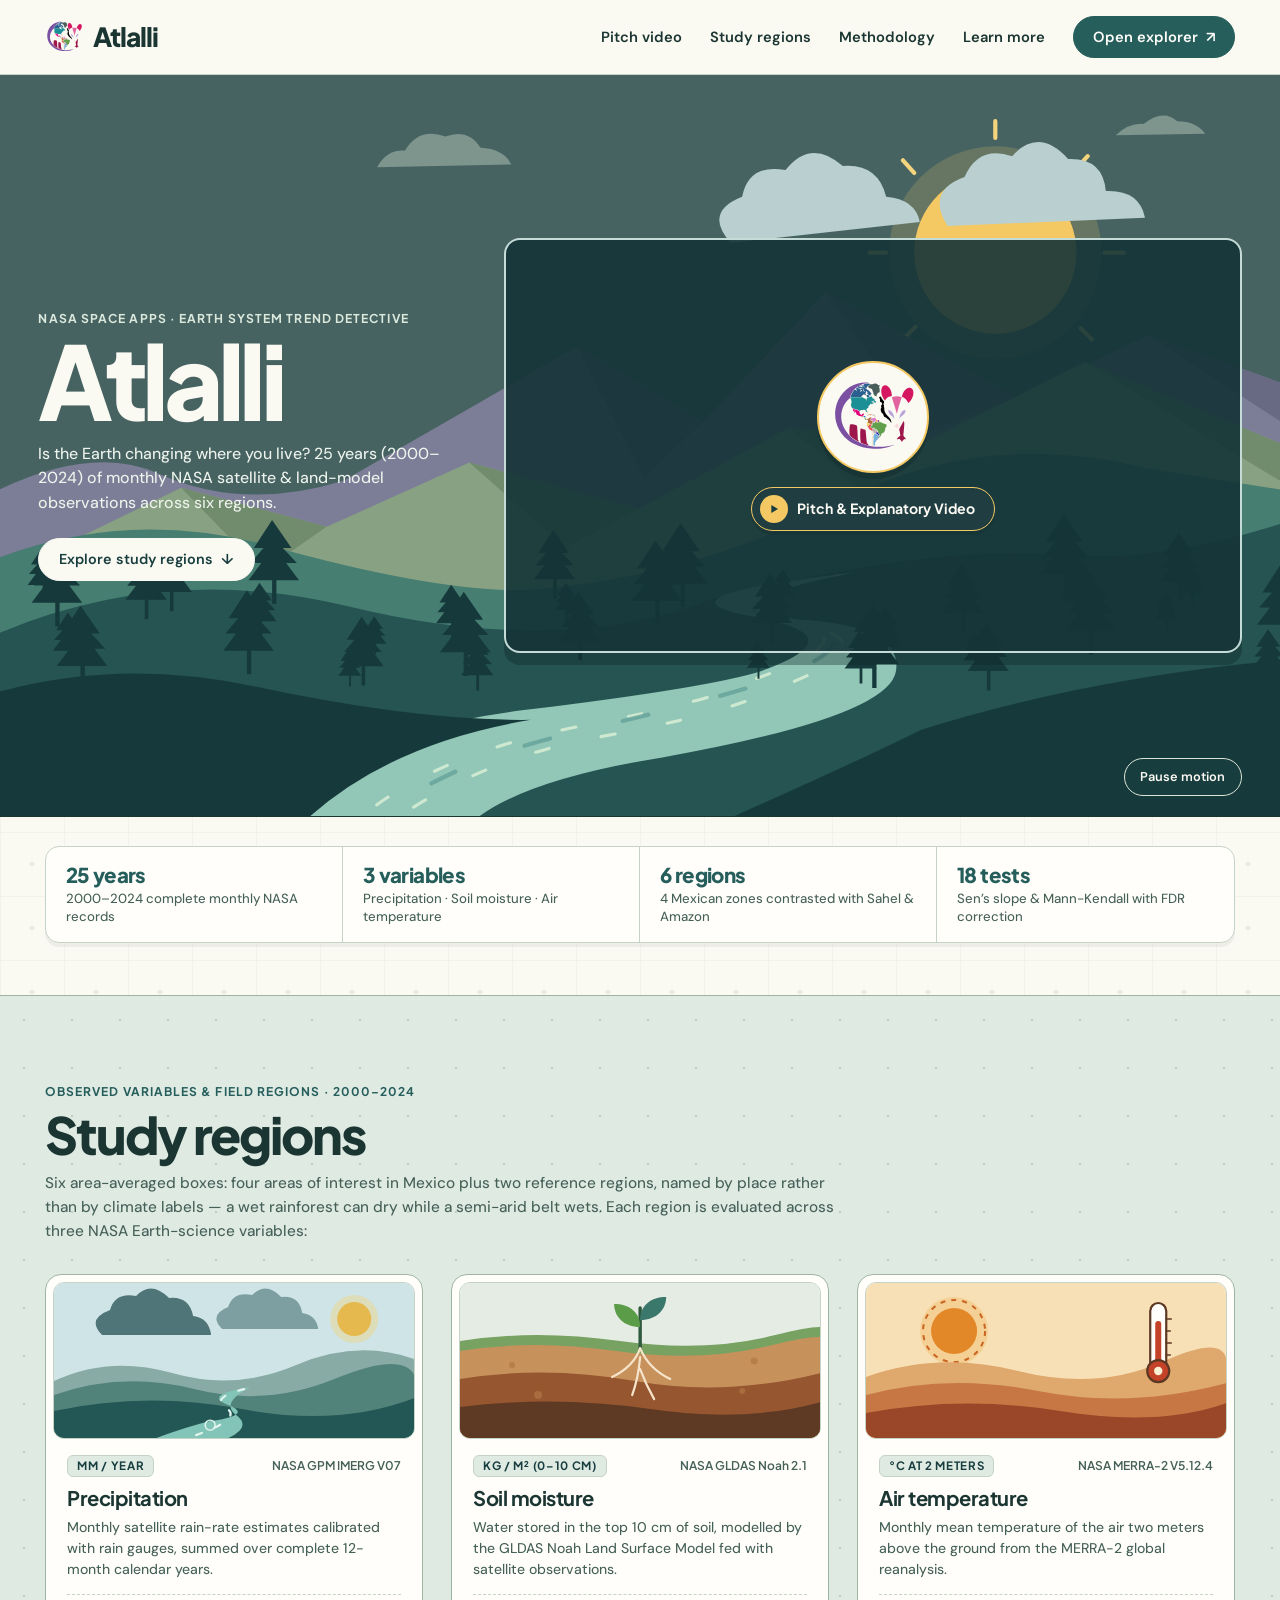
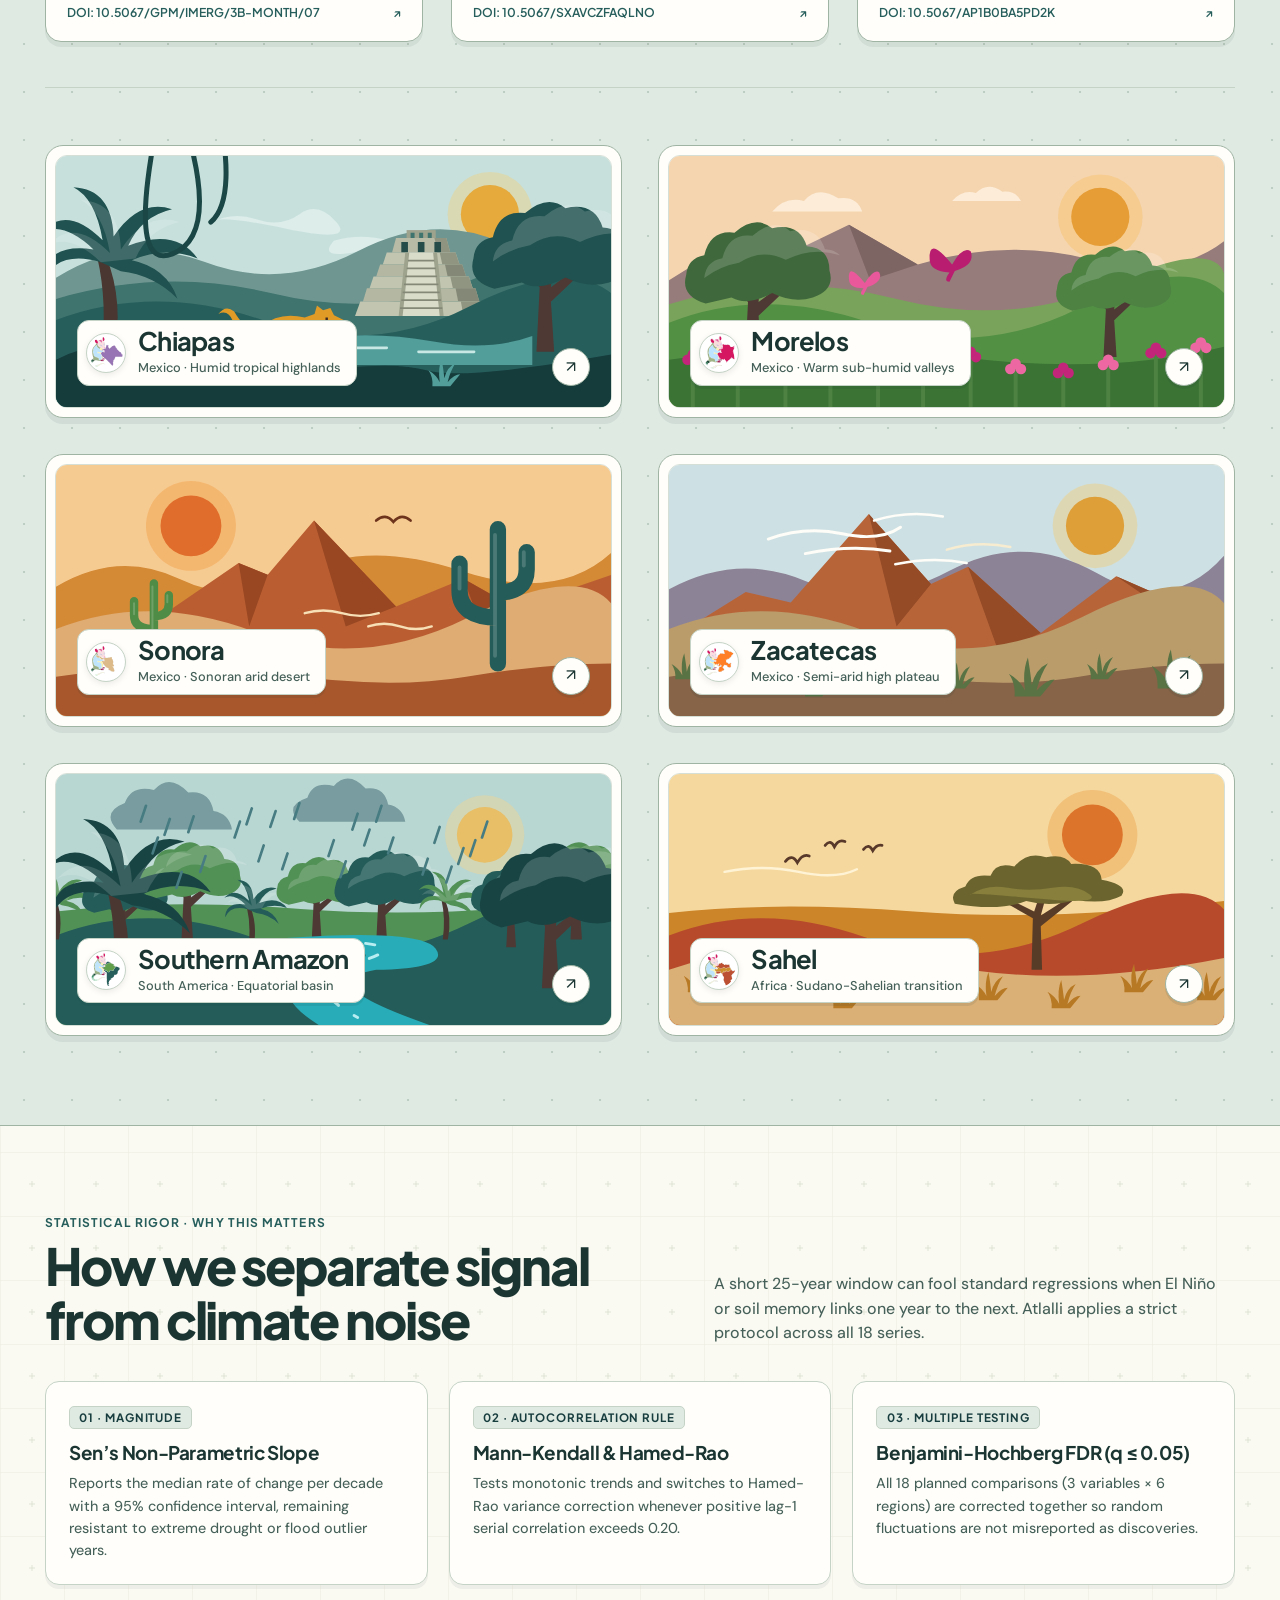
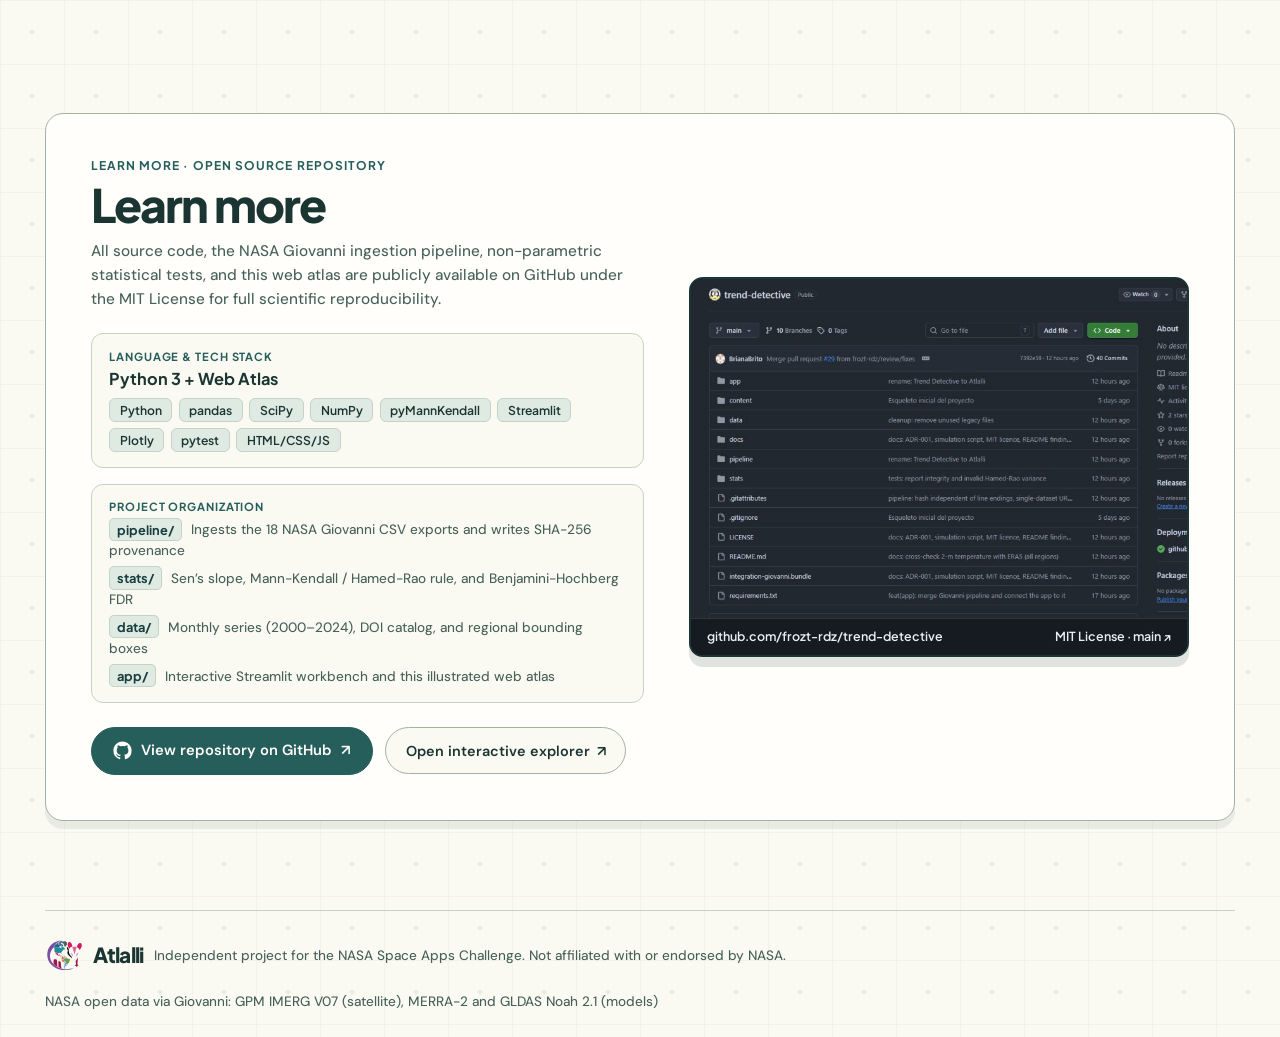
==== app/web/index.html @ 983c384d "atlas: align web verdict wording with the statistics Replace '% sure', 'confirmed' and 'proving' wor" ====
<!-- AI-use notice: this file includes AI-generated content and code, reviewed by the team. -->
<!doctype html>
<html lang="en">
  <head>
    <meta charset="utf-8">
    <meta name="viewport" content="width=device-width, initial-scale=1">
    <title>Atlalli · Climate Trend Atlas</title>
    <link rel="icon" href="Logo_Atlalli.svg" type="image/svg+xml">
    <link rel="preconnect" href="https://fonts.googleapis.com">
    <link rel="preconnect" href="https://fonts.gstatic.com" crossorigin>
    <link href="https://fonts.googleapis.com/css2?family=DM+Sans:ital,opsz,wght@0,9..40,400..700;1,9..40,400..600&family=Plus+Jakarta+Sans:wght@500;600;700;800&display=swap" rel="stylesheet">
    <link rel="stylesheet" href="atlas.css">
  </head>
  <body>
    <a class="skip" href="#regions">
      Skip to study regions
    </a>

    <!-- AI-generated SVG symbol definitions -->
    <svg class="symbols" aria-hidden="true" width="0" height="0">
      <defs>
        <g id="palm">
          <path fill="#4a3731" d="M-3 0q4-29-2-55h5q10 25 4 55z"/>
          <path fill="currentColor" d="M-3-52q-24-7-32 11 1-22 28-18-17-16-29-9 14-16 34 4-4-23-16-29 21 1 22 27 14-21 32-15-17 4-24 20 26-10 38 7-18-7-36 1 19 4 25 21-13-13-31-15z"/>
          <path fill="#ffffff" opacity=".14" d="M-3-52q-17-16-29-9 14-16 34 4-4-23-16-29 21 1 22 27 14-21 32-15-17 4-24 20z"/>
        </g>
        <g id="cactus">
          <path d="M0 0v-70m0 46q-20 0-20-14v-14M0-37q15 0 15-12v-9" fill="none" stroke="currentColor" stroke-width="8.5" stroke-linecap="round"/>
          <path d="M-1.5 -4v-63m-18.5 28v-11m33.5 -1v-7" fill="none" stroke="#ffffff" opacity=".18" stroke-width="2" stroke-linecap="round"/>
        </g>
        <g id="tree">
          <path d="m-4 0 2-40-15-14 3-3 14 11 3-22 4 1-2 27 17-13 3 3-20 19 2 31z" fill="#4e3934"/>
          <path d="M-30-39q-17-5-13-19 1-11 12-13 4-17 20-15 14-12 25-3 18-4 23 12 15 1 15 16 4 13-11 18-13 4-27-3-16 9-27 3z" fill="currentColor"/>
          <path d="M-31-56q1-11 12-13 4-17 20-15 14-12 25-3 18-4 23 12 6 0 10 4-18-6-36 3-16-8-31 2-12 2-23 10z" fill="#ffffff" opacity=".16"/>
        </g>
        <g id="grass">
          <path fill="currentColor" d="M-15 0q1-14-6-24 12 7 17 18-3-21 3-35 3 18 4 29 4-17 17-23-8 12-12 29 10-12 19-12L12 0z"/>
        </g>
        <g id="cat">
          <path fill="#e09b27" d="M0-12q-17 2-22-12-4-10-12-6 6-8 13-2 10 18 23 12 14-12 35-7l8-3 2-7 5 4 6-2 3 6 8 4-2 5-10 2-7 8-4 9h-6l1-11-14-1-5 12h-7l4-15-10 5-6 10h-6z"/>
          <path fill="#f4c96b" d="M12-12h14l-1 4-11-1z"/>
          <path fill="#3d2b24" d="m9-21 4-1 1 3-3 2zm9-4 4 1-1 3-3 1zm12 4 3-2 2 3-3 2zm12-4 3 1-1 3-3-1zm12-2h2v2h-2zm-28 5 3-1 1 2-3 1z"/>
        </g>
      </defs>
    </svg>

    <!-- AI-generated sticky auto-hiding header with official Logo_Atlalli.svg -->
    <header>
      <div class="bar">
        <a class="brand" href="index.html">
          <img class="brand-logo" src="Logo_Atlalli.svg" width="38" height="38" alt="Atlalli logo">
          <span>Atlalli</span>
        </a>
        <nav aria-label="Main">
          <a href="#pitch">
            Pitch video
          </a>
          <a href="#regions">
            Study regions
          </a>
          <a href="#methods">
            Methodology
          </a>
          <a href="#repo">
            Learn more
          </a>
          <a class="explore" href="explorar/index.html?region=morelos&amp;var=precipitation_rate&amp;page=selector">
            Open explorer
            <span aria-hidden="true">↗</span>
          </a>
        </nav>
      </div>
    </header>

    <main>
      <!-- AI-generated full-width hero & pitch video section -->
      <section id="pitch" aria-labelledby="pitch-title">
        <div class="stage">
          <div class="screen" data-pitch-src="" data-captions-src="">
            <svg class="weather-art" aria-hidden="true" viewBox="0 0 1000 530" preserveAspectRatio="xMidYMid slice">
              <defs>
                <clipPath id="river-channel">
                  <path d="M651 356q-148 17-71 31t7 39q-38 12-170 28t-163 76h131q37-27 130-42 163-29 168-62t-72-37q-69-11 40-33Z"/>
                </clipPath>
                <clipPath id="rain-zone">
                  <rect x="520" y="95" width="360" height="245"/>
                </clipPath>
              </defs>

              <rect class="sky" width="1000" height="530" fill="#466362"/>
              <circle class="sun-halo" cx="754" cy="127" r="76" fill="#e8c368" opacity=".2"/>
              <circle class="sun" cx="754" cy="127" r="58"/>

              <g class="high-cloud" fill="#cad8cb" opacity=".42">
                <path d="M312 66q7-13 20-12 10-17 29-10 16-6 25 8 17 1 22 12z"/>
                <path d="M840 43q10-9 20-8 14-11 24-2 14 0 20 9z"/>
              </g>

              <g class="sunbeams" stroke="#f5d47e" stroke-width="3" fill="none" stroke-linecap="round">
                <path d="M754 45V33m57 35 9-10m12 69h14m-31 54 8 8m-126-9-8 8m-13-61h-12m32-57-8-9"/>
              </g>

              <g class="storm-bank">
                <g class="shower" clip-path="url(#rain-zone)" stroke="#bde0e3" stroke-width="1.9" stroke-linecap="round">
                  <path class="drops drops-a" d="M574 118l-4 14 M611 142l-4 14 M648 168l-4 14 M680 134l-4 14 M590 175l-4 14 M627 128l-4 14 M664 162l-4 14 M734 114l-4 14 M774 139l-4 14 M814 164l-4 14 M756 172l-4 14 M796 130l-4 14 M832 148l-4 14"/>
                  <path class="drops drops-b" d="M585 132l-4 14 M622 158l-4 14 M659 124l-4 14 M598 166l-4 14 M638 148l-4 14 M672 174l-4 14 M745 128l-4 14 M785 154l-4 14 M825 136l-4 14 M767 168l-4 14 M807 122l-4 14 M836 162l-4 14"/>
                  <path class="drops drops-c" d="M577 148l-4 14 M614 122l-4 14 M651 152l-4 14 M603 182l-4 14 M643 136l-4 14 M669 156l-4 14 M738 146l-4 14 M778 124l-4 14 M818 150l-4 14 M760 180l-4 14 M800 142l-4 14 M829 170l-4 14"/>
                  <path class="drops drops-d" d="M593 116l-4 14 M630 164l-4 14 M661 140l-4 14 M580 160l-4 14 M619 176l-4 14 M656 118l-4 14 M749 134l-4 14 M789 166l-4 14 M821 120l-4 14 M742 162l-4 14 M771 148l-4 14 M811 176l-4 14"/>
                </g>
                <g class="clouds" fill="#b9cfd0">
                  <path d="M565 120q-20-22 8-33 5-24 31-19 18-23 41-3 25-2 31 22 21 2 24 18z"/>
                  <path d="M720 108q-16-25 12-35 10-23 34-15 19-21 40 2 25-1 27 23 24-1 28 19z"/>
                </g>
              </g>

              <!-- Multi-toned mountain ranges with flat facet shadows -->
              <path class="ridge-far" d="M0 320q96-62 156-35t132 5l167-96 90 54 88-93 137 76 93-45 137 49v295H0Z" fill="#7c7d96"/>
              <path d="m455 194 90 54-42 40-48-94zm178-39 137 76-68 25-69-101zm230 31 137 49v40l-137-89z" fill="#686982"/>
              <path class="ridge-mid" d="m0 379 172-84 104 28 102-46 121 33 108-58 94 12 117-59 182 76v249H0Z" fill="#88a183"/>
              <path d="m172 295 104 28-46 32-58-60zm206-18 121 33-52 28-69-61zm229-25 94 12-40 36-54-48zm211-47 182 76v35l-182-111z" fill="#718b6d"/>
              <path class="ridge-near" d="M0 364q114-61 237-27t186 31q119-10 220-63t218-24l139 22v227H0Z" fill="#467e72"/>
              <path class="valley" d="M0 419q140-76 292-39t261-6q159-39 245-31t202-37v224H0Z" fill="#255452"/>
              <path d="M651 356q-148 17-71 31t7 39q-38 12-170 28t-163 76h131q37-27 130-42 163-29 168-62t-72-37q-69-11 40-33Z" fill="#92c7b8"/>

              <g clip-path="url(#river-channel)" fill="none" stroke-linecap="round">
                <g class="river-flow" stroke="#dff2d8" stroke-width="2.2">
                  <path d="M649 356Q530 380 601 390T579 433Q559 446 455 466T295 535"/>
                  <path d="M655 356Q545 380 615 393T594 440Q560 457 472 473T318 537"/>
                </g>
                <path class="river-undertow" stroke="#55948f" stroke-width="3" d="M652 357Q537 380 608 391T587 435Q547 448 453 470T308 535"/>
              </g>

              <g class="forest" fill="#163a3b">
                <g transform="translate(0 407) scale(0.35)"><path class="pine" d="m0 0 0-22-22 0 12-16h-10l12-14h-9l17-26 18 26h-8l13 14h-10l12 16H4V0z"/></g>
                <g transform="translate(73 375.35) scale(0.49)"><path class="pine" d="m0 0 0-22-22 0 12-16h-10l12-14h-9l17-26 18 26h-8l13 14h-10l12 16H4V0z"/></g>
                <g transform="translate(146 389.05) scale(0.63)"><path class="pine" d="m0 0 0-22-22 0 12-16h-10l12-14h-9l17-26 18 26h-8l13 14h-10l12 16H4V0z"/></g>
                <g transform="translate(219 428.46) scale(0.77)"><path class="pine" d="m0 0 0-22-22 0 12-16h-10l12-14h-9l17-26 18 26h-8l13 14h-10l12 16H4V0z"/></g>
                <g transform="translate(292 437.13) scale(0.35)"><path class="pine" d="m0 0 0-22-22 0 12-16h-10l12-14h-9l17-26 18 26h-8l13 14h-10l12 16H4V0z"/></g>
                <g transform="translate(365 402.63) scale(0.49)"><path class="pine" d="m0 0 0-22-22 0 12-16h-10l12-14h-9l17-26 18 26h-8l13 14h-10l12 16H4V0z"/></g>
                <g transform="translate(438 374.39) scale(0.63)"><path class="pine" d="m0 0 0-22-22 0 12-16h-10l12-14h-9l17-26 18 26h-8l13 14h-10l12 16H4V0z"/></g>
                <g transform="translate(511 392.87) scale(0.77)"><path class="pine" d="m0 0 0-22-22 0 12-16h-10l12-14h-9l17-26 18 26h-8l13 14h-10l12 16H4V0z"/></g>
                <g transform="translate(584 431.59) scale(0.35)"><path class="pine" d="m0 0 0-22-22 0 12-16h-10l12-14h-9l17-26 18 26h-8l13 14h-10l12 16H4V0z"/></g>
                <g transform="translate(657 435.08) scale(0.49)"><path class="pine" d="m0 0 0-22-22 0 12-16h-10l12-14h-9l17-26 18 26h-8l13 14h-10l12 16H4V0z"/></g>
                <g transform="translate(730 398.34) scale(0.63)"><path class="pine" d="m0 0 0-22-22 0 12-16h-10l12-14h-9l17-26 18 26h-8l13 14h-10l12 16H4V0z"/></g>
                <g transform="translate(803 374.01) scale(0.77)"><path class="pine" d="m0 0 0-22-22 0 12-16h-10l12-14h-9l17-26 18 26h-8l13 14h-10l12 16H4V0z"/></g>
                <g transform="translate(876 396.94) scale(0.35)"><path class="pine" d="m0 0 0-22-22 0 12-16h-10l12-14h-9l17-26 18 26h-8l13 14h-10l12 16H4V0z"/></g>
                <g transform="translate(949 434.29) scale(0.49)"><path class="pine" d="m0 0 0-22-22 0 12-16h-10l12-14h-9l17-26 18 26h-8l13 14h-10l12 16H4V0z"/></g>
                <g transform="translate(9 432.54) scale(0.63)"><path class="pine" d="m0 0 0-22-22 0 12-16h-10l12-14h-9l17-26 18 26h-8l13 14h-10l12 16H4V0z"/></g>
                <g transform="translate(82 394.20) scale(0.77)"><path class="pine" d="m0 0 0-22-22 0 12-16h-10l12-14h-9l17-26 18 26h-8l13 14h-10l12 16H4V0z"/></g>
                <g transform="translate(155 374.20) scale(0.35)"><path class="pine" d="m0 0 0-22-22 0 12-16h-10l12-14h-9l17-26 18 26h-8l13 14h-10l12 16H4V0z"/></g>
                <g transform="translate(228 401.19) scale(0.49)"><path class="pine" d="m0 0 0-22-22 0 12-16h-10l12-14h-9l17-26 18 26h-8l13 14h-10l12 16H4V0z"/></g>
                <g transform="translate(301 436.50) scale(0.63)"><path class="pine" d="m0 0 0-22-22 0 12-16h-10l12-14h-9l17-26 18 26h-8l13 14h-10l12 16H4V0z"/></g>
                <g transform="translate(374 429.55) scale(0.77)"><path class="pine" d="m0 0 0-22-22 0 12-16h-10l12-14h-9l17-26 18 26h-8l13 14h-10l12 16H4V0z"/></g>
                <g transform="translate(447 390.29) scale(0.35)"><path class="pine" d="m0 0 0-22-22 0 12-16h-10l12-14h-9l17-26 18 26h-8l13 14h-10l12 16H4V0z"/></g>
                <g transform="translate(520 374.97) scale(0.49)"><path class="pine" d="m0 0 0-22-22 0 12-16h-10l12-14h-9l17-26 18 26h-8l13 14h-10l12 16H4V0z"/></g>
                <g transform="translate(593 405.54) scale(0.63)"><path class="pine" d="m0 0 0-22-22 0 12-16h-10l12-14h-9l17-26 18 26h-8l13 14h-10l12 16H4V0z"/></g>
                <g transform="translate(666 438.20) scale(0.77)"><path class="pine" d="m0 0 0-22-22 0 12-16h-10l12-14h-9l17-26 18 26h-8l13 14h-10l12 16H4V0z"/></g>
                <g transform="translate(739 426.16) scale(0.35)"><path class="pine" d="m0 0 0-22-22 0 12-16h-10l12-14h-9l17-26 18 26h-8l13 14h-10l12 16H4V0z"/></g>
                <g transform="translate(812 386.67) scale(0.49)"><path class="pine" d="m0 0 0-22-22 0 12-16h-10l12-14h-9l17-26 18 26h-8l13 14h-10l12 16H4V0z"/></g>
                <g transform="translate(885 376.31) scale(0.63)"><path class="pine" d="m0 0 0-22-22 0 12-16h-10l12-14h-9l17-26 18 26h-8l13 14h-10l12 16H4V0z"/></g>
                <g transform="translate(958 409.92) scale(0.77)"><path class="pine" d="m0 0 0-22-22 0 12-16h-10l12-14h-9l17-26 18 26h-8l13 14h-10l12 16H4V0z"/></g>
                <g transform="translate(18 439.35) scale(0.35)"><path class="pine" d="m0 0 0-22-22 0 12-16h-10l12-14h-9l17-26 18 26h-8l13 14h-10l12 16H4V0z"/></g>
                <g transform="translate(91 422.44) scale(0.49)"><path class="pine" d="m0 0 0-22-22 0 12-16h-10l12-14h-9l17-26 18 26h-8l13 14h-10l12 16H4V0z"/></g>
                <g transform="translate(164 383.41) scale(0.63)"><path class="pine" d="m0 0 0-22-22 0 12-16h-10l12-14h-9l17-26 18 26h-8l13 14h-10l12 16H4V0z"/></g>
                <g transform="translate(237 378.18) scale(0.77)"><path class="pine" d="m0 0 0-22-22 0 12-16h-10l12-14h-9l17-26 18 26h-8l13 14h-10l12 16H4V0z"/></g>
                <g transform="translate(310 414.24) scale(0.35)"><path class="pine" d="m0 0 0-22-22 0 12-16h-10l12-14h-9l17-26 18 26h-8l13 14h-10l12 16H4V0z"/></g>
                <g transform="translate(383 439.93) scale(0.49)"><path class="pine" d="m0 0 0-22-22 0 12-16h-10l12-14h-9l17-26 18 26h-8l13 14h-10l12 16H4V0z"/></g>
                <g transform="translate(456 418.44) scale(0.63)"><path class="pine" d="m0 0 0-22-22 0 12-16h-10l12-14h-9l17-26 18 26h-8l13 14h-10l12 16H4V0z"/></g>
                <g transform="translate(529 380.56) scale(0.77)"><path class="pine" d="m0 0 0-22-22 0 12-16h-10l12-14h-9l17-26 18 26h-8l13 14h-10l12 16H4V0z"/></g>
                <g transform="translate(602 380.56) scale(0.35)"><path class="pine" d="m0 0 0-22-22 0 12-16h-10l12-14h-9l17-26 18 26h-8l13 14h-10l12 16H4V0z"/></g>
                <g transform="translate(675 418.44) scale(0.49)"><path class="pine" d="m0 0 0-22-22 0 12-16h-10l12-14h-9l17-26 18 26h-8l13 14h-10l12 16H4V0z"/></g>
                <g transform="translate(748 439.93) scale(0.63)"><path class="pine" d="m0 0 0-22-22 0 12-16h-10l12-14h-9l17-26 18 26h-8l13 14h-10l12 16H4V0z"/></g>
                <g transform="translate(821 414.24) scale(0.77)"><path class="pine" d="m0 0 0-22-22 0 12-16h-10l12-14h-9l17-26 18 26h-8l13 14h-10l12 16H4V0z"/></g>
                <g transform="translate(894 378.18) scale(0.35)"><path class="pine" d="m0 0 0-22-22 0 12-16h-10l12-14h-9l17-26 18 26h-8l13 14h-10l12 16H4V0z"/></g>
                <g transform="translate(967 383.41) scale(0.49)"><path class="pine" d="m0 0 0-22-22 0 12-16h-10l12-14h-9l17-26 18 26h-8l13 14h-10l12 16H4V0z"/></g>
                <g transform="translate(27 422.43) scale(0.63)"><path class="pine" d="m0 0 0-22-22 0 12-16h-10l12-14h-9l17-26 18 26h-8l13 14h-10l12 16H4V0z"/></g>
                <g transform="translate(100 439.35) scale(0.77)"><path class="pine" d="m0 0 0-22-22 0 12-16h-10l12-14h-9l17-26 18 26h-8l13 14h-10l12 16H4V0z"/></g>
              </g>

              <path d="M0 455q107-43 224-18t198 24q-98 16-158 69H0zm567 75q92-41 134-62 134-42 299-53v115z" fill="#163a3b"/>
            </svg>

            <div class="hero-content">
              <div class="poster-copy">
                <p class="eyebrow">
                  NASA SPACE APPS · EARTH SYSTEM TREND DETECTIVE
                </p>
                <h1 id="pitch-title">
                  Atlalli
                </h1>
                <p class="pitch-deck">
                  Is the Earth changing where you live? 25 years (2000–2024) of monthly NASA satellite &amp; land-model observations across six regions.
                </p>
                <div class="poster-actions">
                  <a class="scroll-cue" href="#regions">
                    Explore study regions
                    <span aria-hidden="true">↓</span>
                  </a>
                </div>
              </div>

              <!-- AI-generated pitch video slot with official Atlalli logo above play button -->
              <div class="pitch-video-slot" id="pitch-video-slot">
                <div class="video-placeholder">
                  <div class="video-logo-badge">
                    <img class="video-slot-logo" src="Logo_Atlalli.svg" width="96" height="96" alt="Atlalli official logo">
                  </div>
                  <div class="video-play-pill">
                    <span class="play-icon-circle" aria-hidden="true">
                      <svg viewBox="0 0 24 24" width="16" height="16">
                        <path d="M8 6l10 6-10 6V6z" fill="currentColor"/>
                      </svg>
                    </span>
                    <span>Pitch &amp; Explanatory Video</span>
                  </div>
                </div>
              </div>
            </div>

            <button class="weather-toggle" type="button">
              Pause motion
            </button>
          </div>

          <div class="telemetry-strip" aria-label="Study overview">
            <div class="stat-cell">
              <span class="stat-num">25 years</span>
              <span class="stat-label">2000–2024 complete monthly NASA records</span>
            </div>
            <div class="stat-cell">
              <span class="stat-num">3 variables</span>
              <span class="stat-label">Precipitation · Soil moisture · Air temperature</span>
            </div>
            <div class="stat-cell">
              <span class="stat-num">6 regions</span>
              <span class="stat-label">4 Mexican zones contrasted with Sahel &amp; Amazon</span>
            </div>
            <div class="stat-cell">
              <span class="stat-num">18 tests</span>
              <span class="stat-label">Sen’s slope &amp; Mann-Kendall with FDR correction</span>
            </div>
          </div>
        </div>
      </section>

      <!-- AI-generated Study Regions & Animated NASA Variable Showcase -->
      <section id="regions" aria-labelledby="regions-title">
        <div class="regions-shell">
          <div class="heading">
            <div class="heading-top">
              <div class="heading-copy">
                <p class="section-kicker">
                  OBSERVED VARIABLES &amp; FIELD REGIONS · 2000–2024
                </p>
                <h2 id="regions-title">
                  Study regions
                </h2>
                <p class="heading-lead">
                  Six area-averaged boxes: four areas of interest in Mexico plus two reference regions, named by place rather than by climate labels — a wet rainforest can dry while a semi-arid belt wets. Each region is evaluated across three NASA Earth-science variables:
                </p>
              </div>
            </div>

            <!-- AI-generated 3 Rich Animated Variable Cards with Organic Curves & DOIs -->
            <div class="variable-showcase" aria-label="NASA variables analysed">
              <!-- Variable 1: Precipitation -->
              <article class="var-panel">
                <div class="var-scene">
                  <svg viewBox="0 0 360 155" aria-hidden="true">
                    <rect width="360" height="155" fill="#cfe4e6"/>
                    <circle cx="300" cy="36" r="24" fill="#eed284" opacity="0.45"/>
                    <circle cx="300" cy="36" r="17" fill="#e5b94e"/>
                    <path d="M0 98Q55 72 118 90T242 82T360 76v79H0Z" fill="#89aba6"/>
                    <g class="var-cloud-back" fill="#7d9fa2">
                      <path d="M168 46q-14-14 6-22 5-16 24-12 14-14 29 2 18-2 21 16 14 2 16 16z"/>
                    </g>
                    <g class="var-cloud-front" fill="#4f7579">
                      <path d="M48 52q-16-16 8-25 5-18 26-14 15-16 33 2 20-2 24 18 16 2 18 19z"/>
                    </g>
                    <g stroke="#1f9da8" stroke-width="2" stroke-linecap="round">
                      <path class="var-rain-a" d="M68 60l-6 15 M92 64l-6 15 M116 60l-6 15 M140 66l-6 15 M186 54l-6 15 M212 60l-6 15 M236 54l-6 15"/>
                      <path class="var-rain-b" d="M80 72l-6 15 M104 76l-6 15 M128 72l-6 15 M174 66l-6 15 M200 72l-6 15 M224 66l-6 15"/>
                    </g>
                    <path d="M0 112Q68 88 140 106T280 96T360 92v63H0Z" fill="#52837a"/>
                    <path d="M0 128Q92 108 188 126T360 115v40H0Z" fill="#235755"/>
                    <path d="M196 104q-48 8-22 18t-18 16q-24 6-54 17h72q24-11 8-23t14-28Z" fill="#82c4b7"/>
                    <path class="var-river-line" d="M190 106q-35 9-18 19t-30 27" fill="none" stroke="#e4f5ef" stroke-width="2.2" stroke-linecap="round" stroke-dasharray="6 14"/>
                    <circle class="var-ripple" cx="156" cy="142" r="5" fill="none" stroke="#e4f5ef" stroke-width="1.4"/>
                  </svg>
                </div>
                <div class="var-body">
                  <div class="var-meta">
                    <span class="var-unit">mm / year</span>
                    <span class="var-mission">NASA GPM IMERG V07</span>
                  </div>
                  <h3>Precipitation</h3>
                  <p>Monthly satellite rain-rate estimates calibrated with rain gauges, summed over complete 12-month calendar years.</p>
                  <a class="var-doi" href="https://doi.org/10.5067/GPM/IMERG/3B-MONTH/07" target="_blank" rel="noopener noreferrer">
                    <span>DOI: 10.5067/GPM/IMERG/3B-MONTH/07</span>
                    <span aria-hidden="true">↗</span>
                  </a>
                </div>
              </article>

              <!-- Variable 2: Soil Moisture -->
              <article class="var-panel">
                <div class="var-scene">
                  <svg viewBox="0 0 360 155" aria-hidden="true">
                    <rect width="360" height="155" fill="#e5ece4"/>
                    <path d="M0 58Q75 46 160 58T315 52T360 56v99H0Z" fill="#78a262"/>
                    <path d="M0 68Q72 56 156 68T312 62T360 66v89H0Z" fill="#c7915c"/>
                    <path d="M0 96Q85 82 175 98T360 90v65H0Z" fill="#965630"/>
                    <path d="M0 124Q95 112 190 126T360 119v36H0Z" fill="#5e3924"/>
                    <g fill="#b07645" opacity=".7">
                      <circle cx="52" cy="82" r="3"/><circle cx="294" cy="78" r="3.5"/><circle cx="78" cy="112" r="4"/><circle cx="282" cy="108" r="3"/>
                    </g>
                    <g class="var-sprout">
                      <path d="M180 65V25" stroke="#2f593d" stroke-width="3.4" stroke-linecap="round"/>
                      <path d="M180 44c-17 0-26-11-26-23 15 0 26 8 26 23Z" fill="#5b9c49"/>
                      <path d="M180 37c17 0 26-11 26-23-15 0-26 8-26 23Z" fill="#3b786c"/>
                    </g>
                    <path d="M180 65q-6 18-28 29m28-29q8 20 30 31m-30-22q-2 22-8 38m8-26q6 16 14 30" fill="none" stroke="#f5e4ca" stroke-width="2.2" stroke-linecap="round"/>
                    <g class="var-seep-a" fill="#23aeb9">
                      <circle cx="96" cy="78" r="4"/>
                      <circle cx="136" cy="90" r="3.6"/>
                      <circle cx="226" cy="80" r="4"/>
                      <circle cx="268" cy="88" r="3.6"/>
                    </g>
                    <g class="var-seep-b" fill="#68c6cf">
                      <circle cx="114" cy="104" r="3.4"/>
                      <circle cx="162" cy="110" r="3.2"/>
                      <circle cx="204" cy="108" r="3.4"/>
                      <circle cx="248" cy="102" r="3.2"/>
                    </g>
                  </svg>
                </div>
                <div class="var-body">
                  <div class="var-meta">
                    <span class="var-unit">kg / m² (0–10 cm)</span>
                    <span class="var-mission">NASA GLDAS Noah 2.1</span>
                  </div>
                  <h3>Soil moisture</h3>
                  <p>Water stored in the top 10 cm of soil, modelled by the GLDAS Noah Land Surface Model fed with satellite observations.</p>
                  <a class="var-doi" href="https://doi.org/10.5067/SXAVCZFAQLNO" target="_blank" rel="noopener noreferrer">
                    <span>DOI: 10.5067/SXAVCZFAQLNO</span>
                    <span aria-hidden="true">↗</span>
                  </a>
                </div>
              </article>

              <!-- Variable 3: Air Temperature -->
              <article class="var-panel">
                <div class="var-scene">
                  <svg viewBox="0 0 360 155" aria-hidden="true">
                    <rect width="360" height="155" fill="#f7dfb6"/>
                    <circle cx="88" cy="48" r="34" fill="#efa93a" opacity=".28"/>
                    <circle cx="88" cy="48" r="23" fill="#e38829"/>
                    <circle class="var-sun-pulse" cx="88" cy="48" r="31" fill="none" stroke="#c96523" stroke-width="2" stroke-dasharray="5 6"/>
                    <path d="M0 94Q72 68 152 88T298 78T360 84v71H0Z" fill="#dfa86d"/>
                    <path d="M0 112Q82 90 172 108T360 100v55H0Z" fill="#c77743"/>
                    <path d="M0 130Q96 112 194 128T360 120v35H0Z" fill="#994728"/>
                    <g class="var-heat-waves" fill="none" stroke="#b83e22" stroke-width="2.5" stroke-linecap="round">
                      <path d="M168 96q-7-10 0-20t0-20"/>
                      <path d="M200 100q-7-10 0-20t0-20"/>
                      <path d="M232 96q-7-10 0-20t0-20"/>
                    </g>
                    <g transform="translate(284 20)">
                      <rect x="0" y="0" width="16" height="72" rx="8" fill="#fffefa" stroke="#5c3824" stroke-width="2.2"/>
                      <path d="M16 16h5M16 28h4M16 40h5M16 52h4" stroke="#5c3824" stroke-width="1.6" stroke-linecap="round"/>
                      <rect class="var-mercury" x="5" y="18" width="6" height="48" rx="3" fill="#c44227"/>
                      <circle cx="8" cy="68" r="11" fill="#c44227" stroke="#5c3824" stroke-width="2.2"/>
                      <circle cx="8" cy="68" r="4.2" fill="#f9efd4"/>
                    </g>
                  </svg>
                </div>
                <div class="var-body">
                  <div class="var-meta">
                    <span class="var-unit">°C at 2 meters</span>
                    <span class="var-mission">NASA MERRA-2 V5.12.4</span>
                  </div>
                  <h3>Air temperature</h3>
                  <p>Monthly mean temperature of the air two meters above the ground from the MERRA-2 global reanalysis.</p>
                  <a class="var-doi" href="https://doi.org/10.5067/AP1B0BA5PD2K" target="_blank" rel="noopener noreferrer">
                    <span>DOI: 10.5067/AP1B0BA5PD2K</span>
                    <span aria-hidden="true">↗</span>
                  </a>
                </div>
              </article>
            </div>
          </div>

          <!-- AI-generated 6 Regional Landscape Cards -->
          <div class="grid">
            <!-- 1. CHIAPAS (Humid Tropical Highland Rainforest + Traditional Palenque Mayan Step Pyramid) -->
            <a class="card" id="chiapas" href="explorar/index.html?region=chiapas&amp;page=data">
              <span class="card-scene">
                <svg aria-hidden="true" viewBox="0 0 420 190">
                  <!-- Crisp jade-mist sky -->
                  <rect width="420" height="190" fill="#c7e0dc"/>
                  <circle class="scene-sun-halo" cx="328" cy="44" r="32" fill="#edd182" opacity=".45"/>
                  <circle class="scene-sun" cx="328" cy="44" r="22" fill="#e5a93c"/>
                  <!-- Drifting cloud-forest mist -->
                  <g class="mist-band" fill="#e4f2ef" opacity=".75">
                    <path d="M118 50q16-8 34-2t32-4 28 6-38 5-56-5Z"/>
                    <path d="M210 64q20-6 42 0t34-2-40 6-36-4Z"/>
                  </g>
                  <!-- Far & Mid Chiapas Highlands -->
                  <path class="scene-hill-far" d="M0 92Q54 58 112 80T228 72T338 66T420 58V190H0Z" fill="#6f9691"/>
                  <path d="M0 108Q82 84 164 104T318 92T420 86V190H0Z" fill="#3f736d"/>

                  <!-- AI-generated Traditional Mayan Step Pyramid (Palenque Temple of the Inscriptions style) -->
                  <g class="maya-pyramid" transform="translate(230 56)">
                    <!-- Roof comb (crestería maya) -->
                    <rect x="35" y="0" width="22" height="6" fill="#9ea38e"/>
                    <rect x="38" y="2" width="3" height="4" fill="#3f736d"/>
                    <rect x="44.5" y="2" width="3" height="4" fill="#3f736d"/>
                    <rect x="51" y="2" width="3" height="4" fill="#3f736d"/>
                    <!-- Upper temple sanctuary -->
                    <path d="M27 6h38l3 11H24Z" fill="#b8bca6"/>
                    <path d="M56 6h9l3 11h-9Z" fill="#8e9480"/>
                    <!-- Sanctuary doorways -->
                    <rect x="31" y="9" width="5" height="8" fill="#254c49"/>
                    <rect x="43.5" y="9" width="5" height="8" fill="#254c49"/>
                    <rect x="56" y="9" width="5" height="8" fill="#254c49"/>
                    <!-- 5 Stepped Limestone Terraces (sunlit left/center + shaded right facet) -->
                    <path d="M20 17h52l3 9H17Z" fill="#c2c6b0"/>
                    <path d="M60 17h12l3 9H62Z" fill="#8f9581"/>
                    <path d="M15 26h62l3 9H12Z" fill="#b4b8a2"/>
                    <path d="M64 26h13l3 9H66Z" fill="#838976"/>
                    <path d="M10 35h72l3 9H7Z" fill="#c2c6b0"/>
                    <path d="M68 35h14l3 9H70Z" fill="#8f9581"/>
                    <path d="M5 44h82l3 10H2Z" fill="#b4b8a2"/>
                    <path d="M72 44h15l3 10H74Z" fill="#838976"/>
                    <path d="M0 54h92l4 11H-4Z" fill="#c2c6b0"/>
                    <path d="M76 54h16l4 11H78Z" fill="#8f9581"/>
                    <!-- Central Monumental Stairway & Balustrades (Alfardas) -->
                    <path d="M36 17h20l6 48H30Z" fill="#d9dcc9"/>
                    <path d="M34 17h3l-5 48h-3zm21 0h3l5 48h-3z" fill="#9ea38e"/>
                    <path d="M36 23h20M35 29h22M34 35h24M33 41h26M32 47h28M31 53h30M30 59h32" stroke="#838976" stroke-width="1.3"/>
                  </g>

                  <path class="scene-hill-mid" d="M0 124Q74 96 156 124T312 114T420 104V190H0Z" fill="#265e5c"/>
                  <!-- Highland river shimmer at canyon base -->
                  <path d="M196 138q45-6 88 2t76-4v22H180Z" fill="#529e9a"/>
                  <path class="chiapas-ripple" d="M212 145h38m24 3h42" stroke="#c7e8e5" stroke-width="2" stroke-linecap="round"/>
                  <!-- Lush foliage & swaying canopy -->
                  <g class="canopy-sway">
                    <use href="#palm" transform="translate(38 152) scale(1.38)" color="#1f5250"/>
                  </g>
                  <g class="canopy-sway-alt">
                    <use href="#tree" transform="translate(368 148) scale(1.22)" color="#1f5250"/>
                  </g>
                  <path class="vines" d="M72 0q-14 86 16 74T104 0m24 0q3 38-11 50" fill="none" stroke="#1b4846" stroke-width="3.8" stroke-linecap="round"/>
                  <!-- Bounding jaguar on highland trail -->
                  <g class="jaguar">
                    <use href="#cat" transform="translate(154 147) scale(0.92)"/>
                  </g>
                  <path d="M0 154q38-20 76 0t108 10 96-2 140-12v40H0Z" fill="#153b3b"/>
                  <use href="#grass" transform="translate(74 168) scale(0.62)" color="#6f9691"/>
                  <use href="#grass" transform="translate(292 174) scale(0.5)" color="#529e9a"/>
                </svg>
                <span class="caption">
                  <span class="card-caption-pill">
                    <img src="LOGO_CHIAPAS.svg" class="card-logo-thumb" alt="Chiapas official emblem" width="36" height="36" />
                    <span class="card-caption-text">
                      <strong>Chiapas</strong>
                      <small>Mexico · Humid tropical highlands</small>
                    </span>
                  </span>
                  <span class="expand" aria-hidden="true"></span>
                </span>
              </span>
            </a>

            <!-- 2. MORELOS (Warm Sub-humid Central Valleys & Tepozteco Cliffs) -->
            <a class="card" id="morelos" href="explorar/index.html?region=morelos&amp;page=data">
              <span class="card-scene">
                <svg aria-hidden="true" viewBox="0 0 420 190">
                  <rect width="420" height="190" fill="#f5d5b0"/>
                  <circle class="scene-sun-halo" cx="326" cy="46" r="32" fill="#f5c26b" opacity=".45"/>
                  <circle class="scene-sun" cx="326" cy="46" r="22" fill="#e69d35"/>
                  <g class="mist-band" fill="#fff3e3" opacity=".8">
                    <path d="M78 42q10-12 24-8 10-12 26-2 14-2 18 10z"/>
                    <path d="M214 34q8-9 18-6 9-9 20-1 10-1 14 7z"/>
                  </g>
                  <path class="scene-hill-far" d="M0 94 L48 64 L82 78 L136 52 L188 82 Q254 62 318 78 T420 64 V190 H0 Z" fill="#967c7a"/>
                  <path d="M48 64 L82 78 L62 92 Z M136 52 L188 82 L152 94 Z" fill="#7d6564"/>
                  <path d="M0 112Q84 86 172 108T336 96T420 90V190H0Z" fill="#79a35a"/>
                  <path class="scene-hill-mid" d="M0 126Q70 98 152 126T312 114T420 104V190H0Z" fill="#529144"/>
                  <path d="M0 154Q110 138 220 152T420 144V190H0Z" fill="#3b7334"/>
                  <g class="canopy-sway">
                    <use href="#tree" transform="translate(62 156) scale(1.14)" color="#3f693c"/>
                  </g>
                  <g class="canopy-sway-alt">
                    <use href="#tree" transform="translate(332 152) scale(0.9)" color="#4d8243"/>
                  </g>
                  <g class="meadow-blooms">
                    <path d="M18 190v-36M52 190v-28M88 190v-27M122 190v-35M158 190v-43M192 190v-45M228 190v-38M262 190v-29M298 190v-26M332 190v-32M368 190v-41M402 190v-45" stroke="#4d8243" stroke-width="3" stroke-linecap="round"/>
                    <g fill="#c22579">
                      <circle cx="14" cy="154" r="4"/><circle cx="22" cy="154" r="4"/><circle cx="18" cy="150" r="4"/>
                      <circle cx="84" cy="163" r="4"/><circle cx="92" cy="163" r="4"/><circle cx="88" cy="159" r="4"/>
                      <circle cx="154" cy="147" r="4"/><circle cx="162" cy="147" r="4"/><circle cx="158" cy="143" r="4"/>
                      <circle cx="224" cy="152" r="4"/><circle cx="232" cy="152" r="4"/><circle cx="228" cy="148" r="4"/>
                      <circle cx="294" cy="164" r="4"/><circle cx="302" cy="164" r="4"/><circle cx="298" cy="160" r="4"/>
                      <circle cx="364" cy="149" r="4"/><circle cx="372" cy="149" r="4"/><circle cx="368" cy="145" r="4"/>
                    </g>
                    <g fill="#ed68a3">
                      <circle cx="48" cy="162" r="4"/><circle cx="56" cy="162" r="4"/><circle cx="52" cy="158" r="4"/>
                      <circle cx="118" cy="155" r="4"/><circle cx="126" cy="155" r="4"/><circle cx="122" cy="151" r="4"/>
                      <circle cx="188" cy="145" r="4"/><circle cx="196" cy="145" r="4"/><circle cx="192" cy="141" r="4"/>
                      <circle cx="258" cy="161" r="4"/><circle cx="266" cy="161" r="4"/><circle cx="262" cy="157" r="4"/>
                      <circle cx="328" cy="158" r="4"/><circle cx="336" cy="158" r="4"/><circle cx="332" cy="154" r="4"/>
                      <circle cx="398" cy="145" r="4"/><circle cx="406" cy="145" r="4"/><circle cx="402" cy="141" r="4"/>
                    </g>
                  </g>
                  <g class="butterfly">
                    <path class="butterfly-wings" d="M214 82q-18-22-17-4 0 9 15 10-5 7 0 7l4-8q16-5 12-15-6-4-14 10" fill="#b81d70"/>
                  </g>
                  <g class="butterfly-two">
                    <path class="butterfly-wings" d="M148 96q-13-16-12-3 0 7 11 7-4 5 0 5l3-6q12-4 9-11-4-3-11 8" fill="#e8589a"/>
                  </g>
                </svg>
                <span class="caption">
                  <span class="card-caption-pill">
                    <img src="LOGO_MORELOS.svg" class="card-logo-thumb" alt="Morelos official emblem" width="36" height="36" />
                    <span class="card-caption-text">
                      <strong>Morelos</strong>
                      <small>Mexico · Warm sub-humid valleys</small>
                    </span>
                  </span>
                  <span class="expand" aria-hidden="true"></span>
                </span>
              </span>
            </a>

            <!-- 3. SONORA (Arid Sonoran Desert & Saguaro Canyons) -->
            <a class="card" id="sonora" href="explorar/index.html?region=sonora&amp;page=data">
              <span class="card-scene">
                <svg aria-hidden="true" viewBox="0 0 420 190">
                  <rect width="420" height="190" fill="#f6cb92"/>
                  <circle class="scene-sun-halo" cx="102" cy="46" r="34" fill="#f09c42" opacity=".42"/>
                  <circle class="scene-sun" cx="102" cy="46" r="23" fill="#e06d2b"/>
                  <g class="desert-hawk" stroke="#6e351c" stroke-width="2" fill="none" stroke-linecap="round">
                    <path d="M242 42q7-6 13 1 6-7 13-1"/>
                  </g>
                  <path class="scene-hill-far" d="M0 92Q47 64 93 86T186 82T306 80T420 66V190H0Z" fill="#d48935"/>
                  <path d="M68 122 138 74l22 9 35-41 62 65 51-21 39 22 73-25v60H68Z" fill="#ba5e32"/>
                  <!-- Shaded canyon facets -->
                  <path d="M138 74l22 9-14 39-8-48zm57-32 62 65-38 15-24-80zm113 44 39 22-24 18-15-40z" fill="#994722"/>
                  <path class="scene-hill-mid" d="M0 124Q70 96 150 126T312 115T420 105V190H0Z" fill="#dfac74"/>
                  <g class="desert-shimmer" fill="none" stroke="#f7dfb6" stroke-width="1.8" stroke-linecap="round">
                    <path d="M188 112q14-4 28 0t28 0"/>
                    <path d="M236 122q12-4 24 0t24 0"/>
                  </g>
                  <use href="#cactus" transform="translate(334 150) scale(1.45)" color="#235c58"/>
                  <use href="#cactus" transform="translate(74 142) scale(0.75)" color="#4f8c46"/>
                  <path d="M0 160Q89 146 170 158T310 160T420 150v40H0Z" fill="#a8572c"/>
                  <g class="tumble-dust" fill="none" stroke="#f6cb92" stroke-width="1.8" stroke-linecap="round">
                    <path d="M126 158q10-3 18 0m-12 5q8-2 14 0"/>
                  </g>
                  <g class="tumble-track">
                    <g class="tumble">
                      <circle cx="160" cy="154" r="9.5" fill="none" stroke="#633715" stroke-width="2.2"/>
                      <path d="m151 150 17 5-13 4 8-14-4 18" fill="none" stroke="#633715" stroke-width="1.6"/>
                    </g>
                  </g>
                </svg>
                <span class="caption">
                  <span class="card-caption-pill">
                    <img src="LOGO_SONORA.svg" class="card-logo-thumb" alt="Sonora official emblem" width="36" height="36" />
                    <span class="card-caption-text">
                      <strong>Sonora</strong>
                      <small>Mexico · Sonoran arid desert</small>
                    </span>
                  </span>
                  <span class="expand" aria-hidden="true"></span>
                </span>
              </span>
            </a>

            <!-- 4. ZACATECAS (Semi-Arid High Plateau / Altiplano) -->
            <a class="card" id="zacatecas" href="explorar/index.html?region=zacatecas&amp;page=data">
              <span class="card-scene">
                <svg aria-hidden="true" viewBox="0 0 420 190">
                  <rect width="420" height="190" fill="#cde0e3"/>
                  <circle class="scene-sun-halo" cx="322" cy="46" r="32" fill="#f0cf85" opacity=".5"/>
                  <circle class="scene-sun" cx="322" cy="46" r="22" fill="#de9f38"/>
                  <path class="scene-hill-far" d="M0 94Q52 66 104 88T212 80T324 82T420 68V190H0Z" fill="#8d8396"/>
                  <path d="M0 132 58 96l34 8 59-67 47 53 28-13 55 50 57-43 82 36v70H0Z" fill="#b86439"/>
                  <path d="M151 37l47 53-26 32-21-85zm75 40 55 50-32 14-23-64zm112 7 82 36v20l-82-56z" fill="#944b26"/>
                  <path class="scene-hill-mid" d="M0 124Q70 96 150 126T312 115T420 105V190H0Z" fill="#ba9c6b"/>
                  <path d="M0 160Q89 146 170 158T310 160T420 150v40H0Z" fill="#876347"/>
                  <g class="steppe-grass">
                    <use href="#grass" transform="translate(12 162) scale(0.48)" color="#5a7344"/>
                    <use href="#grass" transform="translate(58 169) scale(0.72)" color="#5a7344"/>
                    <use href="#grass" transform="translate(110 175) scale(0.48)" color="#5a7344"/>
                    <use href="#grass" transform="translate(164 162) scale(0.72)" color="#5a7344"/>
                    <use href="#grass" transform="translate(218 169) scale(0.48)" color="#5a7344"/>
                    <use href="#grass" transform="translate(272 175) scale(0.72)" color="#5a7344"/>
                    <use href="#grass" transform="translate(326 162) scale(0.48)" color="#5a7344"/>
                    <use href="#grass" transform="translate(380 169) scale(0.72)" color="#5a7344"/>
                  </g>
                  <g class="wind wind-a" fill="none" stroke="#fffdf7" stroke-width="2.2" stroke-linecap="round">
                    <path d="M75 56q28-10 56-4t44-5m-72 20q34-7 64-2"/>
                  </g>
                  <g class="wind wind-b" fill="none" stroke="#fffdf7" stroke-width="1.9" stroke-linecap="round">
                    <path d="M155 42q26-8 52-3m-36 36q28-6 54-1"/>
                  </g>
                  <g class="wind wind-c" fill="none" stroke="#f7ecd0" stroke-width="1.8" stroke-linecap="round">
                    <path d="M210 64q24-7 48-2"/>
                  </g>
                </svg>
                <span class="caption">
                  <span class="card-caption-pill">
                    <img src="LOGO_ZACATECAS.svg" class="card-logo-thumb" alt="Zacatecas official emblem" width="36" height="36" />
                    <span class="card-caption-text">
                      <strong>Zacatecas</strong>
                      <small>Mexico · Semi-arid high plateau</small>
                    </span>
                  </span>
                  <span class="expand" aria-hidden="true"></span>
                </span>
              </span>
            </a>

            <!-- 5. SOUTHERN AMAZON (Equatorial Rainforest & River Basin) -->
            <a class="card" id="south_amazon" href="explorar/index.html?region=south_amazon&amp;page=data">
              <span class="card-scene">
                <svg aria-hidden="true" viewBox="0 0 420 190">
                  <rect width="420" height="190" fill="#b8d6d2"/>
                  <circle class="scene-sun-halo" cx="324" cy="46" r="30" fill="#f2d48f" opacity=".45"/>
                  <circle class="scene-sun" cx="324" cy="46" r="21" fill="#e8be66"/>
                  <g class="amazon-clouds" fill="#789c9f">
                    <path d="M46 42q-12-13 6-20 5-14 22-10 12-13 26 2 16-2 19 14 12 2 14 14z"/>
                    <path d="M184 36q-12-12 6-18 4-13 20-9 11-12 24 2 14-2 17 12 11 2 13 13z"/>
                  </g>
                  <path class="scene-hill-far" d="M0 104Q80 94 185 102T420 94V190H0Z" fill="#529156"/>
                  <path class="scene-hill-mid" d="M0 122Q70 95 150 124T312 113T420 103V190H0Z" fill="#235c59"/>
                  <use href="#palm" transform="translate(0 125) scale(0.55)" color="#529156"/>
                  <use href="#tree" transform="translate(49 131) scale(0.67)" color="#235c59"/>
                  <use href="#tree" transform="translate(98 125) scale(0.79)" color="#529156"/>
                  <use href="#palm" transform="translate(147 131) scale(0.55)" color="#235c59"/>
                  <use href="#tree" transform="translate(196 125) scale(0.67)" color="#529156"/>
                  <use href="#tree" transform="translate(245 131) scale(0.79)" color="#235c59"/>
                  <use href="#palm" transform="translate(294 125) scale(0.55)" color="#529156"/>
                  <use href="#tree" transform="translate(343 131) scale(0.67)" color="#235c59"/>
                  <use href="#tree" transform="translate(392 125) scale(0.79)" color="#529156"/>
                  <path d="M174 124q102-7 113 8t-45 16q-54 9 41 42h-84q-51-32 11-44t-36-22Z" fill="#28adb8"/>
                  <path class="amazon-stream" d="M234 128q32 4-12 16t6 40" fill="none" stroke="#b8eef2" stroke-width="2.2" stroke-linecap="round" stroke-dasharray="7 14"/>
                  <g class="canopy-sway">
                    <use href="#palm" transform="translate(46 166) scale(1.42)" color="#184544"/>
                  </g>
                  <g class="canopy-sway-alt">
                    <use href="#tree" transform="translate(372 162) scale(1.18)" color="#184544"/>
                  </g>
                  <g class="rain-group" stroke="#467c82" stroke-width="2" stroke-linecap="round">
                    <path class="rain rain-a" d="M68 24l-4 12 M139 36l-4 12 M210 50l-4 12 M281 64l-4 12 M95 74l-4 12 M166 28l-4 12 M237 42l-4 12 M308 56l-4 12"/>
                    <path class="rain rain-b" d="M77 48l-4 12 M148 26l-4 12 M219 66l-4 12 M290 40l-4 12 M104 32l-4 12 M175 60l-4 12 M246 24l-4 12 M317 50l-4 12"/>
                    <path class="rain rain-c" d="M86 34l-4 12 M157 54l-4 12 M228 30l-4 12 M299 70l-4 12 M113 62l-4 12 M184 22l-4 12 M255 48l-4 12 M326 36l-4 12"/>
                  </g>
                </svg>
                <span class="caption">
                  <span class="card-caption-pill">
                    <img src="LOGO_AMAZONIA.svg" class="card-logo-thumb" alt="Southern Amazon official emblem" width="36" height="36" />
                    <span class="card-caption-text">
                      <strong>Southern Amazon</strong>
                      <small>South America · Equatorial basin</small>
                    </span>
                  </span>
                  <span class="expand" aria-hidden="true"></span>
                </span>
              </span>
            </a>

            <!-- 6. SAHEL (Sudano-Sahelian Semi-Arid Belt) -->
            <a class="card" id="sahel" href="explorar/index.html?region=sahel&amp;page=data">
              <span class="card-scene">
                <svg aria-hidden="true" viewBox="0 0 420 190">
                  <rect width="420" height="190" fill="#f5d89e"/>
                  <circle class="scene-sun-halo" cx="320" cy="46" r="34" fill="#eb9c42" opacity=".4"/>
                  <circle class="scene-sun" cx="320" cy="46" r="23" fill="#dd742c"/>
                  <g class="wind wind-a" fill="none" stroke="#fff3d6" stroke-width="1.8" stroke-linecap="round">
                    <path d="M42 74q28-6 56 0t44-2"/>
                  </g>
                  <path class="scene-hill-far" d="M0 105Q80 96 185 104T420 96V190H0Z" fill="#cc8529"/>
                  <path class="scene-hill-mid" d="M0 122Q70 95 150 124T312 113T420 103V190H0Z" fill="#b84a2c"/>
                  <path d="M0 148q90-31 190-7t230-2v51H0Z" fill="#dbb076"/>
                  <path d="M274 148l1-39-23-13 2-3 22 11 7-21 4 2-6 22 22-14 3 2-25 20 1 33Z" fill="#593c28"/>
                  <g class="acacia-sway">
                    <path class="acacia-canopy" d="M216 98q-5-9 8-13 4-10 19-8 4-11 18-7 10-12 24-7 14-3 19 5 22-1 23 12 21 4 15 12-13 7-35 3-18 6-37 1-21 8-54 2Z" fill="#6b642e"/>
                    <path d="M228 91q12-8 28-5t34 0 28 5-42 3-48-3Z" fill="#877f3b"/>
                  </g>
                  <g class="birds" stroke="#593a2a" fill="none" stroke-width="2.1" stroke-linecap="round">
                    <path class="bird-wings" d="M88 66q5-6 9 1 4-7 9-5m12-8q4-5 7 1 3-6 8-4m14 6q4-5 7 1 3-5 7-4"/>
                  </g>
                  <g class="steppe-grass">
                    <use href="#grass" transform="translate(22 165) scale(0.52)" color="#b87924"/>
                    <use href="#grass" transform="translate(77 171) scale(0.52)" color="#b87924"/>
                    <use href="#grass" transform="translate(132 177) scale(0.52)" color="#b87924"/>
                    <use href="#grass" transform="translate(187 165) scale(0.52)" color="#b87924"/>
                    <use href="#grass" transform="translate(242 171) scale(0.52)" color="#b87924"/>
                    <use href="#grass" transform="translate(297 177) scale(0.52)" color="#b87924"/>
                    <use href="#grass" transform="translate(352 165) scale(0.52)" color="#b87924"/>
                    <use href="#grass" transform="translate(407 171) scale(0.52)" color="#b87924"/>
                  </g>
                </svg>
                <span class="caption">
                  <span class="card-caption-pill">
                    <img src="LOGO_AZAHEL.svg" class="card-logo-thumb" alt="Sahel official emblem" width="36" height="36" />
                    <span class="card-caption-text">
                      <strong>Sahel</strong>
                      <small>Africa · Sudano-Sahelian transition</small>
                    </span>
                  </span>
                  <span class="expand" aria-hidden="true"></span>
                </span>
              </span>
            </a>
          </div>
        </div>
      </section>

      <!-- AI-generated Statistical Methodology Section -->
      <section id="methods" aria-labelledby="methods-title">
        <div class="methods-shell">
          <div class="methods-intro">
            <div>
              <p class="section-kicker">STATISTICAL RIGOR · WHY THIS MATTERS</p>
              <h2 id="methods-title">How we separate signal from climate noise</h2>
            </div>
            <p class="methods-lead">
              A short 25-year window can fool standard regressions when El Niño or soil memory links one year to the next. Atlalli applies a strict protocol across all 18 series.
            </p>
          </div>

          <div class="methods-grid">
            <article class="method-card">
              <span class="method-step">01 · MAGNITUDE</span>
              <h3>Sen’s Non-Parametric Slope</h3>
              <p>
                Reports the median rate of change per decade with a 95% confidence interval, remaining resistant to extreme drought or flood outlier years.
              </p>
            </article>
            <article class="method-card">
              <span class="method-step">02 · AUTOCORRELATION RULE</span>
              <h3>Mann-Kendall &amp; Hamed-Rao</h3>
              <p>
                Tests monotonic trends and switches to Hamed-Rao variance correction whenever positive lag-1 serial correlation exceeds 0.20.
              </p>
            </article>
            <article class="method-card">
              <span class="method-step">03 · MULTIPLE TESTING</span>
              <h3>Benjamini-Hochberg FDR (q ≤ 0.05)</h3>
              <p>
                All 18 planned comparisons (3 variables × 6 regions) are corrected together so random fluctuations are not misreported as discoveries.
              </p>
            </article>
          </div>
        </div>
      </section>

      <!-- AI-generated Learn More / GitHub Repository Section -->
      <section id="repo" aria-labelledby="repo-title">
        <div class="repo-shell">
          <div class="repo-card">
            <div class="repo-info">
              <p class="section-kicker">LEARN MORE · OPEN SOURCE REPOSITORY</p>
              <h2 id="repo-title">Learn more</h2>
              <p class="repo-lead">
                All source code, the NASA Giovanni ingestion pipeline, non-parametric statistical tests, and this web atlas are publicly available on GitHub under the MIT License for full scientific reproducibility.
              </p>

              <div class="repo-meta-grid">
                <div class="repo-meta-box">
                  <span class="repo-meta-label">LANGUAGE &amp; TECH STACK</span>
                  <strong>Python 3 + Web Atlas</strong>
                  <div class="repo-tags">
                    <span>Python</span>
                    <span>pandas</span>
                    <span>SciPy</span>
                    <span>NumPy</span>
                    <span>pyMannKendall</span>
                    <span>Streamlit</span>
                    <span>Plotly</span>
                    <span>pytest</span>
                    <span>HTML/CSS/JS</span>
                  </div>
                </div>

                <div class="repo-meta-box">
                  <span class="repo-meta-label">PROJECT ORGANIZATION</span>
                  <ul class="repo-tree">
                    <li><code>pipeline/</code> Ingests the 18 NASA Giovanni CSV exports and writes SHA-256 provenance</li>
                    <li><code>stats/</code> Sen’s slope, Mann-Kendall / Hamed-Rao rule, and Benjamini-Hochberg FDR</li>
                    <li><code>data/</code> Monthly series (2000–2024), DOI catalog, and regional bounding boxes</li>
                    <li><code>app/</code> Interactive Streamlit workbench and this illustrated web atlas</li>
                  </ul>
                </div>
              </div>

              <div class="repo-actions">
                <a class="repo-cta" href="https://github.com/frozt-rdz/trend-detective?tab=readme-ov-file" target="_blank" rel="noopener noreferrer">
                  <svg viewBox="0 0 24 24" width="19" height="19" aria-hidden="true" fill="currentColor">
                    <path d="M12 .5C5.65.5.5 5.65.5 12a11.5 11.5 0 0 0 7.86 10.92c.58.1.79-.25.79-.56v-2c-3.2.7-3.88-1.38-3.88-1.38-.52-1.33-1.28-1.68-1.28-1.68-1.05-.71.08-.7.08-.7 1.16.08 1.77 1.2 1.77 1.2 1.03 1.76 2.7 1.25 3.36.96.1-.75.4-1.25.73-1.54-2.55-.29-5.24-1.28-5.24-5.68 0-1.26.45-2.28 1.19-3.09-.12-.29-.52-1.46.11-3.05 0 0 .97-.31 3.18 1.18a11.1 11.1 0 0 1 5.8 0c2.2-1.49 3.17-1.18 3.17-1.18.63 1.59.23 2.76.12 3.05.74.81 1.18 1.83 1.18 3.09 0 4.41-2.69 5.38-5.25 5.67.41.36.78 1.06.78 2.14v3.17c0 .31.21.67.8.56A11.5 11.5 0 0 0 23.5 12C23.5 5.65 18.35.5 12 .5Z"/>
                  </svg>
                  <span>View repository on GitHub</span>
                  <span aria-hidden="true">↗</span>
                </a>
                <a class="repo-secondary" href="explorar/index.html?region=morelos&amp;var=precipitation_rate&amp;page=selector">
                  <span>Open interactive explorer</span>
                  <span aria-hidden="true">↗</span>
                </a>
              </div>
            </div>

            <div class="repo-visual">
              <a class="repo-shot-frame" href="https://github.com/frozt-rdz/trend-detective?tab=readme-ov-file" target="_blank" rel="noopener noreferrer" aria-label="Open frozt-rdz/trend-detective repository on GitHub">
                <img src="github-repo.jpg" width="760" height="528" alt="Preview of the frozt-rdz/trend-detective GitHub repository showing app, content, data, docs, pipeline, and stats folders" loading="lazy">
                <span class="repo-shot-caption">
                  <span>github.com/frozt-rdz/trend-detective</span>
                  <span>MIT License · main ↗</span>
                </span>
              </a>
            </div>
          </div>
        </div>
      </section>
    </main>

    <footer>
      <div class="footer-brand">
        <img class="brand-logo" src="Logo_Atlalli.svg" width="30" height="30" alt="Atlalli logo">
        <span>Atlalli</span>
        <small>Independent project for the NASA Space Apps Challenge. Not affiliated with or endorsed by NASA.</small>
      </div>
      <small class="footer-sources">
        NASA open data via Giovanni: GPM IMERG V07 (satellite), MERRA-2 and GLDAS Noah 2.1 (models)
      </small>
    </footer>

    <script src="atlas.js"></script>
  </body>
</html>
---- app/web/atlas.css ----
/* AI-use notice: this file includes AI-generated content and code, reviewed by the team. */
:root {
  color-scheme: light;
  --paper: #faf9f2;
  --paper-alt: #dfeae3;
  --paper-deep: #d4e3da;
  --card-bg: #fffefa;
  --ink: #1b3632;
  --muted: #456058;
  --line: #c5d3c6;
  --line-strong: #9fb4a3;
  --green: #265e5c;
  --green-dark: #183d3e;
  --font-sans: "DM Sans", "Segoe UI", system-ui, -apple-system, sans-serif;
  --font-display: "Plus Jakarta Sans", "DM Sans", "Segoe UI", system-ui, sans-serif;
}

* {
  box-sizing: border-box;
}

html {
  scroll-behavior: smooth;
}

body {
  margin: 0;
  background-color: var(--paper);
  /* Flat cartographic grid + crosshair pattern */
  background-image: url("data:image/svg+xml,%3Csvg xmlns='http://www.w3.org/2000/svg' width='64' height='64' viewBox='0 0 64 64'%3E%3Cpath d='M64 0H0v64' fill='none' stroke='%23ecebe0' stroke-width='1'/%3E%3Cpath d='M32 29v6M29 32h6' fill='none' stroke='%23dfe4d5' stroke-width='1'/%3E%3C/svg%3E");
  color: var(--ink);
  font: 450 1rem/1.55 var(--font-sans);
  font-variant-numeric: tabular-nums;
  -webkit-font-smoothing: antialiased;
  overflow-x: hidden;
}

a {
  color: inherit;
  text-underline-offset: 0.22em;
}

a:focus-visible,
button:focus-visible,
summary:focus-visible,
video:focus-visible {
  outline: 3px solid var(--green);
  outline-offset: 3px;
}

.skip {
  position: absolute;
  left: 1rem;
  top: -10rem;
  z-index: 20;
  background: var(--card-bg);
  border: 2px solid var(--green);
  border-radius: 8px;
  padding: 0.75rem 1.1rem;
  font-weight: 600;
}

.skip:focus {
  top: 1rem;
}

.symbols {
  position: absolute;
  pointer-events: none;
}

/* ---------------- HEADER (AUTO-HIDE ON SCROLL DOWN) ---------------- */
header {
  position: sticky;
  top: 0;
  z-index: 10;
  background: var(--paper);
  border-bottom: 1px solid var(--line);
  transition: transform 0.32s cubic-bezier(0.22, 1, 0.36, 1);
  will-change: transform;
}

header.nav-hidden {
  transform: translateY(-100%);
}

.bar,
.regions-shell,
.methods-shell,
.repo-shell,
footer {
  width: min(93%, 1380px);
  margin-inline: auto;
}

.bar {
  display: flex;
  align-items: center;
  justify-content: space-between;
  gap: 1rem;
  min-height: 74px;
}

.brand {
  display: inline-flex;
  gap: 0.65rem;
  align-items: center;
  font: 800 1.65rem/1 var(--font-display);
  letter-spacing: -0.04em;
  text-decoration: none;
}

.brand-logo {
  display: block;
  width: auto;
  height: 38px;
  object-fit: contain;
}

nav {
  display: flex;
  align-items: center;
  gap: clamp(0.6rem, 2.2vw, 1.8rem);
}

nav a {
  min-height: 42px;
  display: inline-flex;
  align-items: center;
  text-decoration: none;
  font-weight: 600;
  font-size: 0.92rem;
  color: var(--ink);
  transition: color 0.18s ease;
}

nav a:not(.explore):hover {
  color: var(--green);
  text-decoration: underline;
}

.explore {
  border-radius: 2rem;
  padding-inline: 1.15rem;
  background: var(--green);
  color: #fffefa;
  gap: 0.5rem;
  border: 1px solid var(--green);
  transition: background-color 0.2s ease, transform 0.2s ease, box-shadow 0.2s ease;
}

.explore:hover {
  background: var(--green-dark);
  border-color: var(--green-dark);
  transform: translateY(-1px);
  box-shadow: 0 3px 0 #193f4033;
}

/* ---------------- FULL-WIDTH HERO / PITCH STAGE ---------------- */
.stage {
  position: relative;
  isolation: isolate;
  width: 100%;
  padding-bottom: clamp(2rem, 4vw, 3.2rem);
}

.screen {
  width: 100%;
  min-height: clamp(540px, 58vw, 760px);
  position: relative;
  overflow: hidden;
  background: #203e42;
  color: #f9efd4;
  border-bottom: 1px solid var(--ink);
  display: flex;
  align-items: center;
}

.weather-art {
  position: absolute;
  inset: 0;
  display: block;
  width: 100%;
  height: 100%;
  object-fit: cover;
  z-index: 1;
}

.weather-art .sun {
  fill: #f4c862;
}

.hero-content {
  position: relative;
  z-index: 2;
  width: min(94%, 1440px);
  margin-inline: auto;
  padding-block: clamp(2.8rem, 5.5vw, 4.8rem);
  display: grid;
  /* Larger right-hand column so the pitch video zone is prominent */
  grid-template-columns: minmax(300px, 0.72fr) minmax(480px, 1.28fr);
  align-items: center;
  gap: clamp(2rem, 4vw, 3.8rem);
}

.poster-copy {
  max-width: 490px;
}

.poster-copy .eyebrow {
  margin: 0;
  font: 700 clamp(0.74rem, 0.95vw, 0.85rem)/1.2 var(--font-display);
  letter-spacing: 0.09em;
  text-transform: uppercase;
  color: #dbe8dc;
}

h1 {
  margin: 0.05em 0 0.14em;
  font: 800 clamp(3.8rem, 8vw, 7rem)/0.95 var(--font-display);
  letter-spacing: -0.055em;
  color: #faf9f2;
}

.pitch-deck {
  margin: 0 0 1.45rem;
  font-size: clamp(0.96rem, 1.25vw, 1.12rem);
  line-height: 1.52;
  color: #eef4ed;
  max-width: 42ch;
  font-weight: 450;
}

.poster-actions {
  display: flex;
  flex-wrap: wrap;
  align-items: center;
  gap: 0.65rem;
}

.scroll-cue {
  display: inline-flex;
  align-items: center;
  gap: 0.45rem;
  border: 1px solid #faf9f2;
  border-radius: 2rem;
  padding: 0.56rem 1.25rem;
  font-size: 0.9rem;
  font-weight: 600;
  text-decoration: none;
  background: #faf9f2;
  color: #183d3e;
  transition: background-color 0.2s ease, border-color 0.2s ease, transform 0.2s ease;
}

.scroll-cue:hover {
  background: #f4c862;
  border-color: #f4c862;
  transform: translateY(1px);
}

/* Prominent Cinema-Sized Video Box on the Right of Hero */
.pitch-video-slot {
  width: 100%;
  aspect-ratio: 16 / 9;
  border-radius: 16px;
  border: 2px solid #c5dbd8;
  background: #153437e6;
  display: flex;
  flex-direction: column;
  overflow: hidden;
  position: relative;
  box-shadow: 0 12px 0 #0e242559;
  transition: border-color 0.25s ease, transform 0.25s ease;
}

.pitch-video-slot:hover {
  border-color: #f4c862;
}

.has-video .pitch-video-slot {
  border-style: solid;
  border-color: #faf9f2;
  background: #10292a;
}

/* AI-generated video placeholder with official Atlalli logo above play button */
.video-placeholder {
  flex: 1;
  display: flex;
  flex-direction: column;
  align-items: center;
  justify-content: center;
  text-align: center;
  padding: 2rem;
  gap: 0.9rem;
}

.video-logo-badge {
  width: 112px;
  height: 112px;
  border-radius: 50%;
  background: #faf9f2;
  border: 2.5px solid #f4c862;
  display: grid;
  place-items: center;
  padding: 0.7rem;
  box-shadow: 0 6px 0 #0e24254d;
  transition: transform 0.28s cubic-bezier(0.22, 1, 0.36, 1);
}

.pitch-video-slot:hover .video-logo-badge {
  transform: translateY(-3px) scale(1.04);
}

.video-slot-logo {
  display: block;
  width: 100%;
  height: 100%;
  object-fit: contain;
}

.video-play-pill {
  display: inline-flex;
  align-items: center;
  gap: 0.6rem;
  border: 1.5px solid #f4c862;
  border-radius: 2rem;
  padding: 0.42rem 1.15rem 0.42rem 0.48rem;
  font: 700 0.88rem/1.2 var(--font-display);
  background: #203e42;
  color: #faf9f2;
  box-shadow: 0 4px 0 #0e242540;
  transition: background-color 0.2s ease, transform 0.2s ease;
}

.pitch-video-slot:hover .video-play-pill {
  background: #265e5c;
  transform: translateY(-1px);
}

.play-icon-circle {
  width: 28px;
  height: 28px;
  border-radius: 50%;
  background: #f4c862;
  color: #183d3e;
  display: grid;
  place-items: center;
  flex: none;
}

.video-note {
  margin: 0;
  font-size: 0.82rem;
  color: #d2e4dd;
}

.video-note code {
  font-family: var(--font-sans);
  font-weight: 600;
  background: #203e42;
  padding: 0.14rem 0.45rem;
  border-radius: 4px;
  border: 1px solid #3c676a;
}

.pitch-video-slot video {
  display: block;
  width: 100%;
  height: 100%;
  object-fit: cover;
  background: #10292a;
}

.weather-toggle {
  position: absolute;
  bottom: 1.25rem;
  right: 3%;
  z-index: 3;
  min-height: 38px;
  padding: 0 0.95rem;
  border: 1px solid #dbe4d7;
  border-radius: 2rem;
  background: #183d3e;
  color: #faf9f2;
  cursor: pointer;
  font: 600 0.8rem/1 var(--font-sans);
  transition: background-color 0.2s ease, border-color 0.2s ease;
}

.weather-toggle:hover {
  background: #265e5c;
  border-color: #faf9f2;
}

.weather-toggle:focus-visible {
  outline: 3px solid white;
  outline-offset: 2px;
}

/* Telemetry Strip under Hero */
.telemetry-strip {
  width: min(93%, 1380px);
  margin: 1.8rem auto 0;
  display: grid;
  grid-template-columns: repeat(4, minmax(0, 1fr));
  background: var(--card-bg);
  border: 1.5px solid var(--line);
  border-radius: 14px;
  overflow: hidden;
  box-shadow: 0 4px 0 #1b36320d;
}

.stat-cell {
  padding: 1.05rem 1.25rem;
  border-right: 1px solid var(--line);
  display: flex;
  flex-direction: column;
  gap: 0.2rem;
}

.stat-cell:last-child {
  border-right: 0;
}

.stat-num {
  font: 800 1.28rem/1.1 var(--font-display);
  color: var(--green);
  letter-spacing: -0.03em;
}

.stat-label {
  font-size: 0.83rem;
  color: var(--muted);
  line-height: 1.35;
}

/* ---------------- STUDY REGIONS SECTION (CONTRASTED MINERAL-SAGE BACKGROUND) ---------------- */
#regions {
  background-color: var(--paper-alt);
  background-image: url("data:image/svg+xml,%3Csvg xmlns='http://www.w3.org/2000/svg' width='48' height='48' viewBox='0 0 48 48'%3E%3Ccircle cx='24' cy='24' r='1.1' fill='%23b5c7ba'/%3E%3C/svg%3E");
  border-top: 1.5px solid var(--line-strong);
  border-bottom: 1.5px solid var(--line-strong);
  padding-block: clamp(3.8rem, 7vw, 6.5rem);
}

.section-kicker {
  margin: 0 0 0.45rem;
  font: 700 0.75rem/1.2 var(--font-display);
  letter-spacing: 0.09em;
  text-transform: uppercase;
  color: var(--green);
}

.heading {
  display: flex;
  flex-direction: column;
  gap: 1.9rem;
  margin-bottom: clamp(2.5rem, 4.5vw, 3.6rem);
  padding-bottom: clamp(2rem, 3.5vw, 2.8rem);
  border-bottom: 1.5px solid var(--line);
}

.heading h2,
.methods-intro h2 {
  font: 800 clamp(2.25rem, 4vw, 3.5rem)/1.06 var(--font-display);
  letter-spacing: -0.04em;
  margin: 0;
  color: var(--ink);
}

.heading-lead {
  color: var(--muted);
  margin: 0.7rem 0 0;
  font-size: clamp(0.96rem, 1.12vw, 1.06rem);
  max-width: 72ch;
}

/* 3 Rich Animated Variable Cards with Organic Curves & DOIs */
.variable-showcase {
  display: grid;
  grid-template-columns: repeat(3, minmax(0, 1fr));
  gap: clamp(1.2rem, 2.3vw, 1.7rem);
}

.var-panel {
  display: flex;
  flex-direction: column;
  background: var(--card-bg);
  border: 1.5px solid var(--line-strong);
  border-radius: 16px;
  padding: 0.45rem;
  overflow: hidden;
  box-shadow: 0 5px 0 #1b363212;
  transition: transform 0.25s cubic-bezier(0.22, 1, 0.36, 1), border-color 0.22s ease, box-shadow 0.25s ease;
}

.var-panel:hover {
  border-color: var(--green);
  transform: translateY(-4px);
  box-shadow: 0 8px 0 #1b36321f;
}

.var-scene {
  width: 100%;
  border-radius: 11px;
  border: 1px solid var(--line);
  overflow: hidden;
}

.var-scene svg {
  display: block;
  width: 100%;
  height: auto;
}

.var-body {
  padding: 1rem 0.9rem 0.85rem;
  display: flex;
  flex-direction: column;
  gap: 0.45rem;
  flex: 1;
}

.var-meta {
  display: flex;
  align-items: center;
  justify-content: space-between;
  gap: 0.5rem;
  flex-wrap: wrap;
}

.var-unit {
  font: 700 0.72rem/1 var(--font-display);
  text-transform: uppercase;
  letter-spacing: 0.06em;
  color: var(--green-dark);
  background: var(--paper-alt);
  border: 1px solid var(--line);
  padding: 0.26rem 0.55rem;
  border-radius: 6px;
}

.var-mission {
  font: 600 0.75rem/1 var(--font-display);
  color: var(--muted);
}

.var-body h3 {
  margin: 0.1rem 0 0;
  font: 700 1.26rem/1.2 var(--font-display);
  letter-spacing: -0.025em;
  color: var(--ink);
}

.var-body p {
  margin: 0;
  font-size: 0.88rem;
  color: var(--muted);
  line-height: 1.48;
  flex: 1;
}

.var-doi {
  margin-top: 0.45rem;
  padding-top: 0.65rem;
  border-top: 1px dashed var(--line);
  display: inline-flex;
  align-items: center;
  justify-content: space-between;
  gap: 0.4rem;
  font: 600 0.76rem/1.2 var(--font-display);
  color: var(--green);
  text-decoration: none;
  transition: color 0.18s ease;
}

.var-doi:hover {
  color: var(--green-dark);
  text-decoration: underline;
}

/* ---------------- FRAMED REGION CARDS GRID ---------------- */
.grid {
  display: grid;
  grid-template-columns: repeat(2, minmax(0, 1fr));
  gap: clamp(1.5rem, 2.8vw, 2.4rem);
  align-items: start;
}

.card {
  min-width: 0;
  display: block;
  padding: 0.55rem;
  border: 1.5px solid var(--line-strong);
  border-radius: 18px;
  background: var(--card-bg);
  text-decoration: none;
  overflow: hidden;
  position: relative;
  cursor: pointer;
  box-shadow: 0 6px 0 #1b363214;
  transition: transform 0.28s cubic-bezier(0.22, 1, 0.36, 1), border-color 0.22s ease, box-shadow 0.28s ease;
}

.card:is(:hover, :focus-visible) {
  border-color: var(--green);
  transform: translateY(-5px);
  box-shadow: 0 10px 0 #1b363224;
}

.card-scene {
  display: block;
  width: 100%;
  border-radius: 12px;
  overflow: hidden;
  position: relative;
  border: 1px solid #d5dfd6;
}

.card-scene svg {
  display: block;
  width: 100%;
  height: auto;
}

.card .caption {
  display: flex;
  align-items: center;
  justify-content: space-between;
  position: absolute;
  inset: auto clamp(0.85rem, 1.8vw, 1.35rem) clamp(0.85rem, 1.8vw, 1.35rem);
  gap: 0.5rem;
  pointer-events: none;
}

.caption > span:first-child,
.card-caption-pill {
  display: flex;
  align-items: center;
  gap: 0.75rem;
  background: #fffefa;
  color: var(--ink);
  border: 1.5px solid var(--line);
  border-radius: 12px;
  padding: 0.38rem 0.95rem 0.42rem 0.5rem;
  box-shadow: 0 3px 0 #193f401a;
  transition: transform 0.22s ease, border-color 0.22s ease;
}

.card:is(:hover, :focus-visible) .card-caption-pill {
  border-color: var(--green);
}

.card-logo-thumb {
  width: 40px;
  height: 40px;
  border-radius: 50%;
  border: 1.5px solid var(--line);
  background: #ffffff;
  object-fit: contain;
  padding: 2px;
  flex-shrink: 0;
  display: block;
  box-shadow: 0 2px 6px rgba(0, 0, 0, 0.08);
}

.card-caption-text {
  display: flex;
  flex-direction: column;
}

.caption strong {
  display: block;
  font: 700 clamp(1.32rem, 2vw, 1.85rem)/1.12 var(--font-display);
  letter-spacing: -0.03em;
  color: var(--ink);
}

.caption small {
  display: block;
  color: var(--muted);
  margin: 0.14rem 0 0;
  font-size: 0.8rem;
  font-weight: 500;
}

.expand {
  display: grid;
  place-items: center;
  align-self: end;
  border: 1.5px solid var(--line-strong);
  border-radius: 50%;
  width: 38px;
  height: 38px;
  flex: none;
  background: #fffefa;
  color: var(--ink);
  font-size: 0.98rem;
  box-shadow: 0 3px 0 #193f401a;
  transition: background-color 0.2s ease, color 0.2s ease, border-color 0.2s ease, transform 0.2s ease;
}

.expand::before {
  content: "↗";
}

.card:is(:hover, :focus-visible) .expand {
  background: var(--green);
  border-color: var(--green);
  color: #fffefa;
  transform: translate(2px, -2px);
}

/* ---------------- METHODOLOGY & TRANSECT SECTION ---------------- */
#methods {
  padding-block: clamp(3.8rem, 7vw, 6.2rem);
}

.methods-intro {
  display: grid;
  grid-template-columns: 1.1fr 0.9fr;
  align-items: end;
  gap: 2rem;
  margin-bottom: 2.2rem;
}

.methods-lead {
  margin: 0;
  color: var(--muted);
  font-size: 1rem;
}

.methods-grid {
  display: grid;
  grid-template-columns: repeat(3, minmax(0, 1fr));
  gap: 1.3rem;
  margin-bottom: 2.4rem;
}

.method-card {
  background: var(--card-bg);
  border: 1.5px solid var(--line);
  border-radius: 14px;
  padding: 1.4rem 1.45rem;
  box-shadow: 0 4px 0 #1b36320d;
}

.method-step {
  display: inline-block;
  font: 700 0.72rem/1 var(--font-display);
  letter-spacing: 0.08em;
  color: var(--green-dark);
  background: var(--paper-alt);
  border: 1px solid var(--line);
  padding: 0.28rem 0.58rem;
  border-radius: 5px;
  margin-bottom: 0.75rem;
}

.method-card h3 {
  margin: 0 0 0.5rem;
  font: 700 1.18rem/1.25 var(--font-display);
  letter-spacing: -0.02em;
  color: var(--ink);
}

.method-card p {
  margin: 0;
  font-size: 0.9rem;
  color: var(--muted);
}

/* ---------------- CONOCE MÁS / GITHUB REPO SECTION ---------------- */
#repo {
  padding-bottom: clamp(4rem, 7vw, 6.5rem);
}

.repo-card {
  display: grid;
  grid-template-columns: 1.05fr 0.95fr;
  align-items: center;
  gap: clamp(1.8rem, 3.5vw, 3.2rem);
  background: var(--card-bg);
  border: 1.5px solid var(--line-strong);
  border-radius: 18px;
  padding: clamp(1.6rem, 3.5vw, 2.8rem);
  box-shadow: 0 8px 0 #1b363214;
}

.repo-info h2 {
  font: 800 clamp(2.1rem, 3.6vw, 3.1rem)/1.08 var(--font-display);
  letter-spacing: -0.04em;
  margin: 0 0 0.65rem;
  color: var(--ink);
}

.repo-lead {
  margin: 0 0 1.35rem;
  color: var(--muted);
  font-size: 0.96rem;
  line-height: 1.55;
  max-width: 58ch;
}

.repo-meta-grid {
  display: flex;
  flex-direction: column;
  gap: 1rem;
  margin-bottom: 1.5rem;
}

.repo-meta-box {
  background: var(--paper);
  border: 1px solid var(--line);
  border-radius: 12px;
  padding: 0.95rem 1.1rem;
}

.repo-meta-label {
  display: block;
  font: 700 0.7rem/1.2 var(--font-display);
  letter-spacing: 0.08em;
  text-transform: uppercase;
  color: var(--green);
  margin-bottom: 0.35rem;
}

.repo-meta-box strong {
  display: block;
  font: 700 1.02rem/1.25 var(--font-display);
  color: var(--ink);
  margin-bottom: 0.55rem;
}

.repo-tags {
  display: flex;
  flex-wrap: wrap;
  gap: 0.4rem;
}

.repo-tags span {
  font: 600 0.76rem/1 var(--font-display);
  color: var(--ink);
  background: var(--paper-alt);
  border: 1px solid var(--line);
  padding: 0.3rem 0.6rem;
  border-radius: 6px;
}

.repo-tree {
  list-style: none;
  padding: 0;
  margin: 0.3rem 0 0;
  display: flex;
  flex-direction: column;
  gap: 0.42rem;
  font-size: 0.85rem;
  color: var(--muted);
}

.repo-tree code {
  font: 700 0.8rem/1 var(--font-display);
  color: var(--green-dark);
  background: var(--paper-alt);
  border: 1px solid var(--line);
  padding: 0.16rem 0.42rem;
  border-radius: 5px;
  margin-right: 0.35rem;
}

.repo-actions {
  display: flex;
  flex-wrap: wrap;
  align-items: center;
  gap: 0.75rem;
}

.repo-cta {
  display: inline-flex;
  align-items: center;
  gap: 0.55rem;
  background: var(--green);
  color: #fffefa;
  text-decoration: none;
  font-weight: 600;
  font-size: 0.92rem;
  padding: 0.72rem 1.35rem;
  border-radius: 2rem;
  border: 1.5px solid var(--green);
  transition: background-color 0.2s ease, transform 0.2s ease, box-shadow 0.2s ease;
}

.repo-cta:hover {
  background: var(--green-dark);
  border-color: var(--green-dark);
  transform: translateY(-2px);
  box-shadow: 0 4px 0 #183d3e33;
}

.repo-secondary {
  display: inline-flex;
  align-items: center;
  gap: 0.45rem;
  background: var(--paper);
  color: var(--ink);
  text-decoration: none;
  font-weight: 600;
  font-size: 0.9rem;
  padding: 0.7rem 1.2rem;
  border-radius: 2rem;
  border: 1.5px solid var(--line-strong);
  transition: border-color 0.2s ease, background-color 0.2s ease, transform 0.2s ease;
}

.repo-secondary:hover {
  border-color: var(--green);
  background: var(--paper-alt);
  transform: translateY(-2px);
}

.repo-shot-frame {
  display: block;
  background: #0d1117;
  border: 2px solid var(--ink);
  border-radius: 14px;
  overflow: hidden;
  text-decoration: none;
  box-shadow: 0 10px 0 #1b363222;
  transition: transform 0.28s cubic-bezier(0.22, 1, 0.36, 1), box-shadow 0.28s ease, border-color 0.22s ease;
}

.repo-shot-frame:hover {
  transform: translateY(-4px);
  border-color: var(--green);
  box-shadow: 0 14px 0 #1b363230;
}

.repo-shot-frame img {
  display: block;
  width: 100%;
  height: auto;
}

.repo-shot-caption {
  display: flex;
  align-items: center;
  justify-content: space-between;
  gap: 0.5rem;
  padding: 0.65rem 1rem;
  background: #161b22;
  border-top: 1px solid #30363d;
  color: #e6edf3;
  font: 600 0.78rem/1.2 var(--font-display);
}

/* ---------------- FOOTER ---------------- */
footer {
  display: flex;
  align-items: center;
  justify-content: space-between;
  flex-wrap: wrap;
  gap: 1rem;
  padding-block: 1.6rem;
  border-top: 1px solid var(--line);
}

.footer-brand {
  display: inline-flex;
  align-items: center;
  gap: 0.65rem;
}

.footer-brand span {
  font: 800 1.3rem/1 var(--font-display);
  letter-spacing: -0.03em;
}

footer small {
  color: var(--muted);
  font-size: 0.85rem;
}

/* ---------------- SEAMLESS ANIMATIONS (ENABLED ACROSS ALL DEVICES) ---------------- */
.river-flow {
  stroke-dasharray: 10 38;
  opacity: 0.78;
}

.river-undertow {
  stroke-dasharray: 19 53;
  opacity: 0.58;
}

/* Scroll Reveal Choreography */
.reveal {
  opacity: 0;
  transform: translateY(18px);
  transition: opacity 0.65s cubic-bezier(0.22, 1, 0.36, 1), transform 0.65s cubic-bezier(0.22, 1, 0.36, 1);
}

.reveal.is-visible {
  opacity: 1;
  transform: translateY(0);
}

  /* Hero Weather Cycle (18s smooth loop) */
  .weather-art .sky {
    animation: sky-cycle 18s cubic-bezier(0.4, 0, 0.2, 1) infinite;
  }

  .weather-art .sun,
  .weather-art .sun-halo {
    animation: sun-cycle 18s cubic-bezier(0.4, 0, 0.2, 1) infinite;
  }

  .weather-art .storm-bank {
    animation: storm-drift 18s cubic-bezier(0.4, 0, 0.2, 1) infinite;
  }

  .weather-art .shower {
    animation: shower-window 18s cubic-bezier(0.4, 0, 0.2, 1) infinite;
  }

  /* 4-layer staggered rain with fade-in and fade-out at ends so drops NEVER jump upward */
  .weather-art .drops {
    opacity: 0;
    animation: rain-sheet 1.35s linear infinite;
  }

  .weather-art .drops-b {
    animation-delay: -0.34s;
    animation-duration: 1.48s;
  }

  .weather-art .drops-c {
    animation-delay: -0.68s;
    animation-duration: 1.28s;
  }

  .weather-art .drops-d {
    animation-delay: -1.02s;
    animation-duration: 1.42s;
  }

  .river-flow {
    animation: downstream 3.6s linear infinite;
  }

  .river-flow path:nth-child(2) {
    stroke-dashoffset: 17;
  }

  .river-undertow {
    animation: deep-current 5.8s linear infinite;
  }

  .pine {
    transform-origin: 0 0;
    animation: tree-sway 5.6s ease-in-out infinite;
  }

  .forest g:nth-child(3n) > .pine {
    animation-delay: -2.1s;
    animation-duration: 6.4s;
  }

  .forest g:nth-child(3n + 1) > .pine {
    animation-delay: -3.6s;
  }

  .high-cloud {
    animation: upper-wind 18s ease-in-out infinite;
  }

  .sunbeams {
    transform-origin: 754px 127px;
    animation: sun-glow 18s ease-in-out infinite;
  }

  @keyframes sky-cycle {
    0%, 22%, 100% { fill: #375357; }
    56%, 82% { fill: #5e7772; }
  }

  @keyframes sun-cycle {
    0%, 20%, 100% { opacity: 0.22; transform: translateY(14px); }
    55%, 83% { opacity: 1; transform: translateY(0); }
  }

  @keyframes storm-drift {
    0% { opacity: 0.96; transform: translateX(-18px); }
    28% { opacity: 1; transform: translateX(8px); }
    58%, 80% { opacity: 0.14; transform: translateX(64px); }
    100% { opacity: 0.96; transform: translateX(-18px); }
  }

  @keyframes shower-window {
    0%, 24% { opacity: 0.86; }
    46%, 82% { opacity: 0; }
    100% { opacity: 0.86; }
  }

  @keyframes rain-sheet {
    0% {
      opacity: 0;
      transform: translate(6px, -18px);
    }
    20% {
      opacity: 0.9;
    }
    78% {
      opacity: 0.9;
    }
    100% {
      opacity: 0;
      transform: translate(-8px, 28px);
    }
  }

  @keyframes downstream {
    to { stroke-dashoffset: -48; }
  }

  @keyframes deep-current {
    to { stroke-dashoffset: -72; }
  }

  @keyframes tree-sway {
    0%, 100% { transform: rotate(-1.2deg); }
    50% { transform: rotate(2.8deg); }
  }

  @keyframes upper-wind {
    0%, 100% { transform: translateX(-12px); }
    56% { transform: translateX(36px); }
  }

  @keyframes sun-glow {
    0%, 30%, 100% { opacity: 0; transform: scale(0.95); }
    60%, 80% { opacity: 0.78; transform: scale(1.06); }
  }

  .screen[data-paused] .weather-art * {
    animation-play-state: paused;
  }

  /* ---------------- 3 VARIABLE ILLUSTRATIONS ANIMATIONS ---------------- */
  .var-cloud-front {
    animation: var-cloud-float 5.5s ease-in-out infinite alternate;
  }

  .var-cloud-back {
    animation: var-cloud-float 7s ease-in-out -2s infinite alternate-reverse;
  }

  .var-rain-a {
    opacity: 0;
    animation: amazon-rain 1.15s linear infinite;
  }

  .var-rain-b {
    opacity: 0;
    animation: amazon-rain 1.15s linear -0.58s infinite;
  }

  .var-river-line {
    animation: var-stream 2.2s linear infinite;
  }

  .var-ripple {
    transform-box: fill-box;
    transform-origin: center;
    animation: water-ripple 2.4s ease-out infinite;
  }

  .var-sprout {
    transform-box: fill-box;
    transform-origin: bottom center;
    animation: frond-sway 3s ease-in-out infinite alternate;
  }

  .var-seep-a {
    opacity: 0;
    animation: soil-percolate 2.6s ease-in-out infinite;
  }

  .var-seep-b {
    opacity: 0;
    animation: soil-percolate 2.6s ease-in-out -1.3s infinite;
  }

  .var-sun-pulse {
    transform-box: fill-box;
    transform-origin: center;
    animation: sun-ring-spin 14s linear infinite;
  }

  .var-heat-waves path {
    opacity: 0;
    animation: thermal-rise 2.3s ease-in-out infinite;
  }

  .var-heat-waves path:nth-child(2) {
    animation-delay: -0.76s;
  }

  .var-heat-waves path:nth-child(3) {
    animation-delay: -1.52s;
  }

  .var-mercury {
    transform-box: fill-box;
    transform-origin: bottom center;
    animation: mercury-pulse 3.2s ease-in-out infinite alternate;
  }

  @keyframes var-cloud-float {
    from { transform: translateX(-7px); }
    to { transform: translateX(9px); }
  }

  @keyframes var-stream {
    to { stroke-dashoffset: -20; }
  }

  @keyframes water-ripple {
    0% { opacity: 0.9; transform: scale(0.5); }
    100% { opacity: 0; transform: scale(2.1); }
  }

  @keyframes soil-percolate {
    0% {
      opacity: 0;
      transform: translateY(-6px);
    }
    30%, 70% {
      opacity: 0.92;
    }
    100% {
      opacity: 0;
      transform: translateY(11px);
    }
  }

  @keyframes sun-ring-spin {
    from { transform: rotate(0deg) scale(0.96); }
    50% { transform: rotate(180deg) scale(1.05); }
    to { transform: rotate(360deg) scale(0.96); }
  }

  @keyframes thermal-rise {
    0% {
      opacity: 0;
      transform: translateY(6px);
    }
    35%, 65% {
      opacity: 0.88;
    }
    100% {
      opacity: 0;
      transform: translateY(-10px);
    }
  }

  @keyframes mercury-pulse {
    from { transform: scaleY(0.84); }
    to { transform: scaleY(1.04); }
  }

  /* ---------------- REGIONAL CARD VIGNETTES (POLISHED & MULTI-LAYERED) ---------------- */
  .card .scene-hill-far,
  .card .scene-hill-mid,
  .card .scene-sun,
  .card .scene-sun-halo {
    transition: transform 0.55s cubic-bezier(0.22, 1, 0.36, 1);
  }

  .card:is(:hover, :focus-visible) .scene-hill-far {
    transform: translateX(-4px);
  }

  .card:is(:hover, :focus-visible) .scene-hill-mid {
    transform: translateX(4px);
  }

  .card:is(:hover, :focus-visible) .scene-sun,
  .card:is(:hover, :focus-visible) .scene-sun-halo {
    transform: translateY(-3px) scale(1.03);
  }

  .card[data-moving] .scene-sun-halo {
    transform-box: fill-box;
    transform-origin: center;
    animation: halo-breathe 4s ease-in-out infinite alternate;
  }

  .card[data-moving] .mist-band {
    animation: mist-drift 7s ease-in-out infinite alternate;
  }

  .card[data-moving] .canopy-sway {
    transform-box: fill-box;
    transform-origin: bottom center;
    animation: frond-sway 3.2s ease-in-out infinite alternate;
  }

  .card[data-moving] .canopy-sway-alt {
    transform-box: fill-box;
    transform-origin: bottom center;
    animation: frond-sway 3.8s ease-in-out -1.4s infinite alternate-reverse;
  }

  @keyframes halo-breathe {
    from { transform: scale(0.94); opacity: 0.35; }
    to { transform: scale(1.08); opacity: 0.55; }
  }

  @keyframes mist-drift {
    from { transform: translateX(-10px); }
    to { transform: translateX(14px); }
  }

  /* 1. Chiapas: Bounding Jaguar + Swaying Vines + River Shimmer */
  .card[data-moving] .jaguar {
    transform-box: fill-box;
    transform-origin: center;
    animation: jaguar-prowl 4.4s cubic-bezier(0.35, 0, 0.25, 1) infinite;
  }

  .card[data-moving] .vines {
    transform-box: fill-box;
    transform-origin: top center;
    animation: vine-pendulum 3.6s ease-in-out infinite alternate;
  }

  .card[data-moving] .chiapas-ripple {
    animation: ripple-slide 2.8s ease-in-out infinite alternate;
  }

  @keyframes jaguar-prowl {
    0% {
      opacity: 0;
      transform: translate(-32px, 2px) rotate(0deg);
    }
    12% {
      opacity: 1;
      transform: translate(-10px, 0) rotate(-2deg);
    }
    28% {
      opacity: 1;
      transform: translate(20px, -5px) rotate(-5deg);
    }
    44% {
      opacity: 1;
      transform: translate(50px, 0) rotate(2deg);
    }
    62% {
      opacity: 1;
      transform: translate(82px, -4px) rotate(-4deg);
    }
    78% {
      opacity: 1;
      transform: translate(108px, 1px) rotate(2deg);
    }
    92% {
      opacity: 0;
      transform: translate(128px, 3px) rotate(0deg);
    }
    100% {
      opacity: 0;
      transform: translate(-32px, 2px) rotate(0deg);
    }
  }

  @keyframes vine-pendulum {
    from { transform: rotate(-2deg); }
    to { transform: rotate(2.5deg); }
  }

  @keyframes ripple-slide {
    from { transform: translateX(-6px); opacity: 0.55; }
    to { transform: translateX(8px); opacity: 0.95; }
  }

  @keyframes frond-sway {
    from { transform: rotate(-1.8deg); }
    to { transform: rotate(2.6deg); }
  }

  /* 2. Morelos: Dual Fluttering Butterflies with Wing Flaps + Meadow Wave */
  .card[data-moving] .butterfly {
    transform-box: fill-box;
    transform-origin: center;
    animation: butterfly-loop 4.6s ease-in-out infinite;
  }

  .card[data-moving] .butterfly-two {
    transform-box: fill-box;
    transform-origin: center;
    animation: butterfly-loop-two 5.2s ease-in-out -1.8s infinite;
  }

  .card[data-moving] .butterfly-wings {
    transform-box: fill-box;
    transform-origin: center;
    animation: wing-flutter 0.38s ease-in-out infinite alternate;
  }

  .card[data-moving] .meadow-blooms {
    transform-box: fill-box;
    transform-origin: bottom center;
    animation: meadow-breeze 2.8s ease-in-out infinite alternate;
  }

  @keyframes butterfly-loop {
    0% {
      transform: translate(0, 0) rotate(0deg);
    }
    25% {
      transform: translate(28px, -16px) rotate(6deg);
    }
    50% {
      transform: translate(52px, -3px) rotate(-4deg);
    }
    75% {
      transform: translate(24px, 9px) rotate(-8deg);
    }
    100% {
      transform: translate(0, 0) rotate(0deg);
    }
  }

  @keyframes butterfly-loop-two {
    0% {
      transform: translate(0, 0) rotate(0deg);
    }
    30% {
      transform: translate(-22px, -14px) rotate(-7deg);
    }
    65% {
      transform: translate(18px, -19px) rotate(5deg);
    }
    100% {
      transform: translate(0, 0) rotate(0deg);
    }
  }

  @keyframes wing-flutter {
    from { transform: scaleY(1) scaleX(1); }
    to { transform: scaleY(0.62) scaleX(1.08); }
  }

  @keyframes meadow-breeze {
    from { transform: skewX(-1.8deg); }
    to { transform: skewX(2.4deg); }
  }

  /* 3. Sonora: Bouncing Tumbleweed + Dust Trail + Soaring Hawk + Heat Shimmer */
  .card[data-moving] .tumble {
    transform-box: fill-box;
    transform-origin: center;
    animation: tumble-forward 3.6s linear infinite;
  }

  .card[data-moving] .tumble-dust {
    animation: dust-follow 3.6s linear infinite;
  }

  .card[data-moving] .desert-hawk {
    transform-box: fill-box;
    transform-origin: center;
    animation: hawk-glide 6.5s ease-in-out infinite alternate;
  }

  .card[data-moving] .desert-shimmer {
    animation: shimmer-wave 2.4s ease-in-out infinite alternate;
  }

  @keyframes tumble-forward {
    0% {
      opacity: 0;
      transform: translate(-34px, 0) rotate(0deg);
    }
    14% {
      opacity: 1;
      transform: translate(-10px, -6px) rotate(60deg);
    }
    34% {
      opacity: 1;
      transform: translate(28px, 1px) rotate(150deg);
    }
    56% {
      opacity: 1;
      transform: translate(68px, -7px) rotate(250deg);
    }
    80% {
      opacity: 1;
      transform: translate(112px, 0) rotate(355deg);
    }
    95% {
      opacity: 0;
      transform: translate(138px, -3px) rotate(420deg);
    }
    100% {
      opacity: 0;
      transform: translate(-34px, 0) rotate(0deg);
    }
  }

  @keyframes dust-follow {
    0%, 10%, 92%, 100% {
      opacity: 0;
      transform: translateX(-28px);
    }
    25%, 75% {
      opacity: 0.75;
    }
    90% {
      opacity: 0;
      transform: translateX(120px);
    }
  }

  @keyframes hawk-glide {
    0% { transform: translate(-24px, 4px) rotate(-4deg); }
    50% { transform: translate(12px, -6px) rotate(3deg); }
    100% { transform: translate(42px, 2px) rotate(-2deg); }
  }

  @keyframes shimmer-wave {
    from { opacity: 0.35; transform: translateY(2px); }
    to { opacity: 0.85; transform: translateY(-3px); }
  }

  /* 4. Zacatecas: 3 Layered High-Plateau Wind Streams + Steppe Grass */
  .card[data-moving] .wind-a {
    animation: wind-sweep 2.6s cubic-bezier(0.35, 0, 0.25, 1) infinite;
  }

  .card[data-moving] .wind-b {
    animation: wind-sweep 2.6s cubic-bezier(0.35, 0, 0.25, 1) -0.9s infinite;
  }

  .card[data-moving] .wind-c {
    animation: wind-sweep 2.6s cubic-bezier(0.35, 0, 0.25, 1) -1.8s infinite;
  }

  .card[data-moving] .steppe-grass {
    transform-box: fill-box;
    transform-origin: bottom center;
    animation: meadow-breeze 2.1s ease-in-out infinite alternate;
  }

  @keyframes wind-sweep {
    0% {
      opacity: 0;
      transform: translate(-30px, 2px);
    }
    25% {
      opacity: 0.92;
      transform: translate(0, -1px);
    }
    70% {
      opacity: 0.88;
      transform: translate(44px, 1px);
    }
    94% {
      opacity: 0;
      transform: translate(68px, -1px);
    }
    100% {
      opacity: 0;
      transform: translate(-30px, 2px);
    }
  }

  /* 5. Southern Amazon: Monsoon Rain + Drifting Clouds + Flowing Tributary */
  .card[data-moving] .amazon-clouds {
    animation: mist-drift 6.2s ease-in-out infinite alternate;
  }

  .card[data-moving] .amazon-stream {
    animation: var-stream 2.3s linear infinite;
  }

  .card[data-moving] .rain {
    opacity: 0;
    animation: amazon-rain 1.12s linear infinite;
  }

  .card[data-moving] .rain-b {
    animation-delay: -0.37s;
    animation-duration: 1.22s;
  }

  .card[data-moving] .rain-c {
    animation-delay: -0.74s;
    animation-duration: 1.06s;
  }

  @keyframes amazon-rain {
    0% {
      opacity: 0;
      transform: translate(5px, -14px);
    }
    22% {
      opacity: 0.92;
    }
    78% {
      opacity: 0.92;
    }
    100% {
      opacity: 0;
      transform: translate(-6px, 20px);
    }
  }

  /* 6. Sahel: Flock of Birds with Wing Beats + Swaying Acacia Canopy */
  .card[data-moving] .birds {
    animation: sahel-flight 4s cubic-bezier(0.3, 0, 0.2, 1) infinite;
  }

  .card[data-moving] .bird-wings {
    transform-box: fill-box;
    transform-origin: center;
    animation: wing-flutter 0.45s ease-in-out infinite alternate;
  }

  .card[data-moving] .acacia-sway {
    transform-box: fill-box;
    transform-origin: bottom center;
    animation: frond-sway 3.6s ease-in-out infinite alternate;
  }

  @keyframes sahel-flight {
    0% {
      opacity: 0;
      transform: translate(-24px, 10px) scale(0.92);
    }
    18% {
      opacity: 1;
      transform: translate(-4px, 3px) scale(0.97);
    }
    75% {
      opacity: 1;
      transform: translate(58px, -16px) scale(1.04);
    }
    94% {
      opacity: 0;
      transform: translate(82px, -24px) scale(0.9);
    }
    100% {
      opacity: 0;
      transform: translate(-24px, 10px) scale(0.92);
    }
  }

  body[data-paused] .var-scene *,
  body[data-paused] .card-scene * {
    animation-play-state: paused !important;
  }

/* ---------------- RESPONSIVE BREAKPOINTS ---------------- */
@media (max-width: 1060px) {
  .hero-content,
  .variable-showcase,
  .methods-intro,
  .repo-card {
    grid-template-columns: 1fr;
  }

  .poster-copy {
    max-width: 640px;
  }

  .telemetry-strip {
    grid-template-columns: repeat(2, minmax(0, 1fr));
  }

  .stat-cell:nth-child(2) {
    border-right: 0;
  }

  .stat-cell:nth-child(1),
  .stat-cell:nth-child(2) {
    border-bottom: 1px solid var(--line);
  }

  .methods-grid {
    grid-template-columns: 1fr;
  }
}

@media (max-width: 680px) {
  .bar {
    min-height: 64px;
  }

  .brand {
    font-size: 1.45rem;
  }

  nav {
    gap: 0.65rem;
  }

  nav a {
    font-size: 0.82rem;
  }

  .explore {
    padding-inline: 0.8rem;
  }

  .poster-copy h1 {
    font-size: 3.2rem;
  }

  .pitch-deck {
    font-size: 0.9rem;
  }

  .grid,
  .telemetry-strip {
    grid-template-columns: 1fr;
  }

  .stat-cell {
    border-right: 0;
    border-bottom: 1px solid var(--line);
  }

  .stat-cell:last-child {
    border-bottom: 0;
  }
}
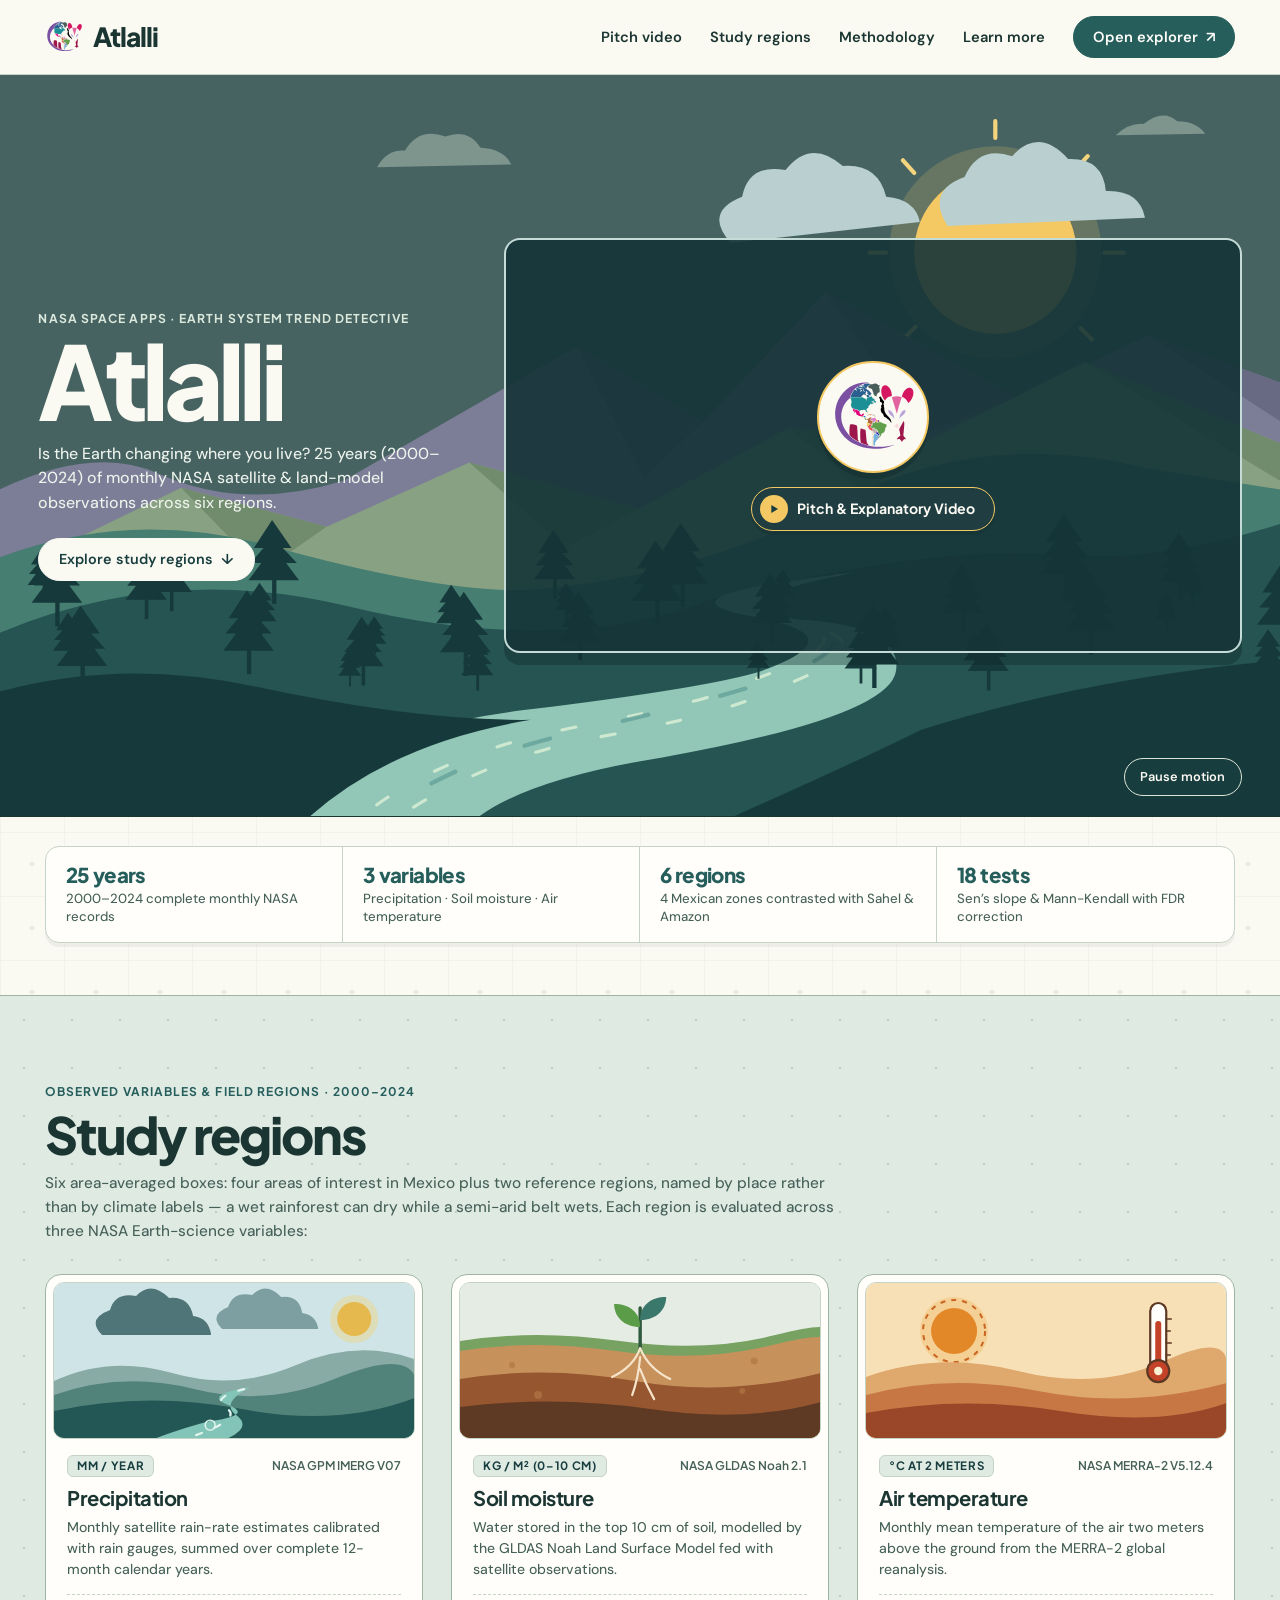
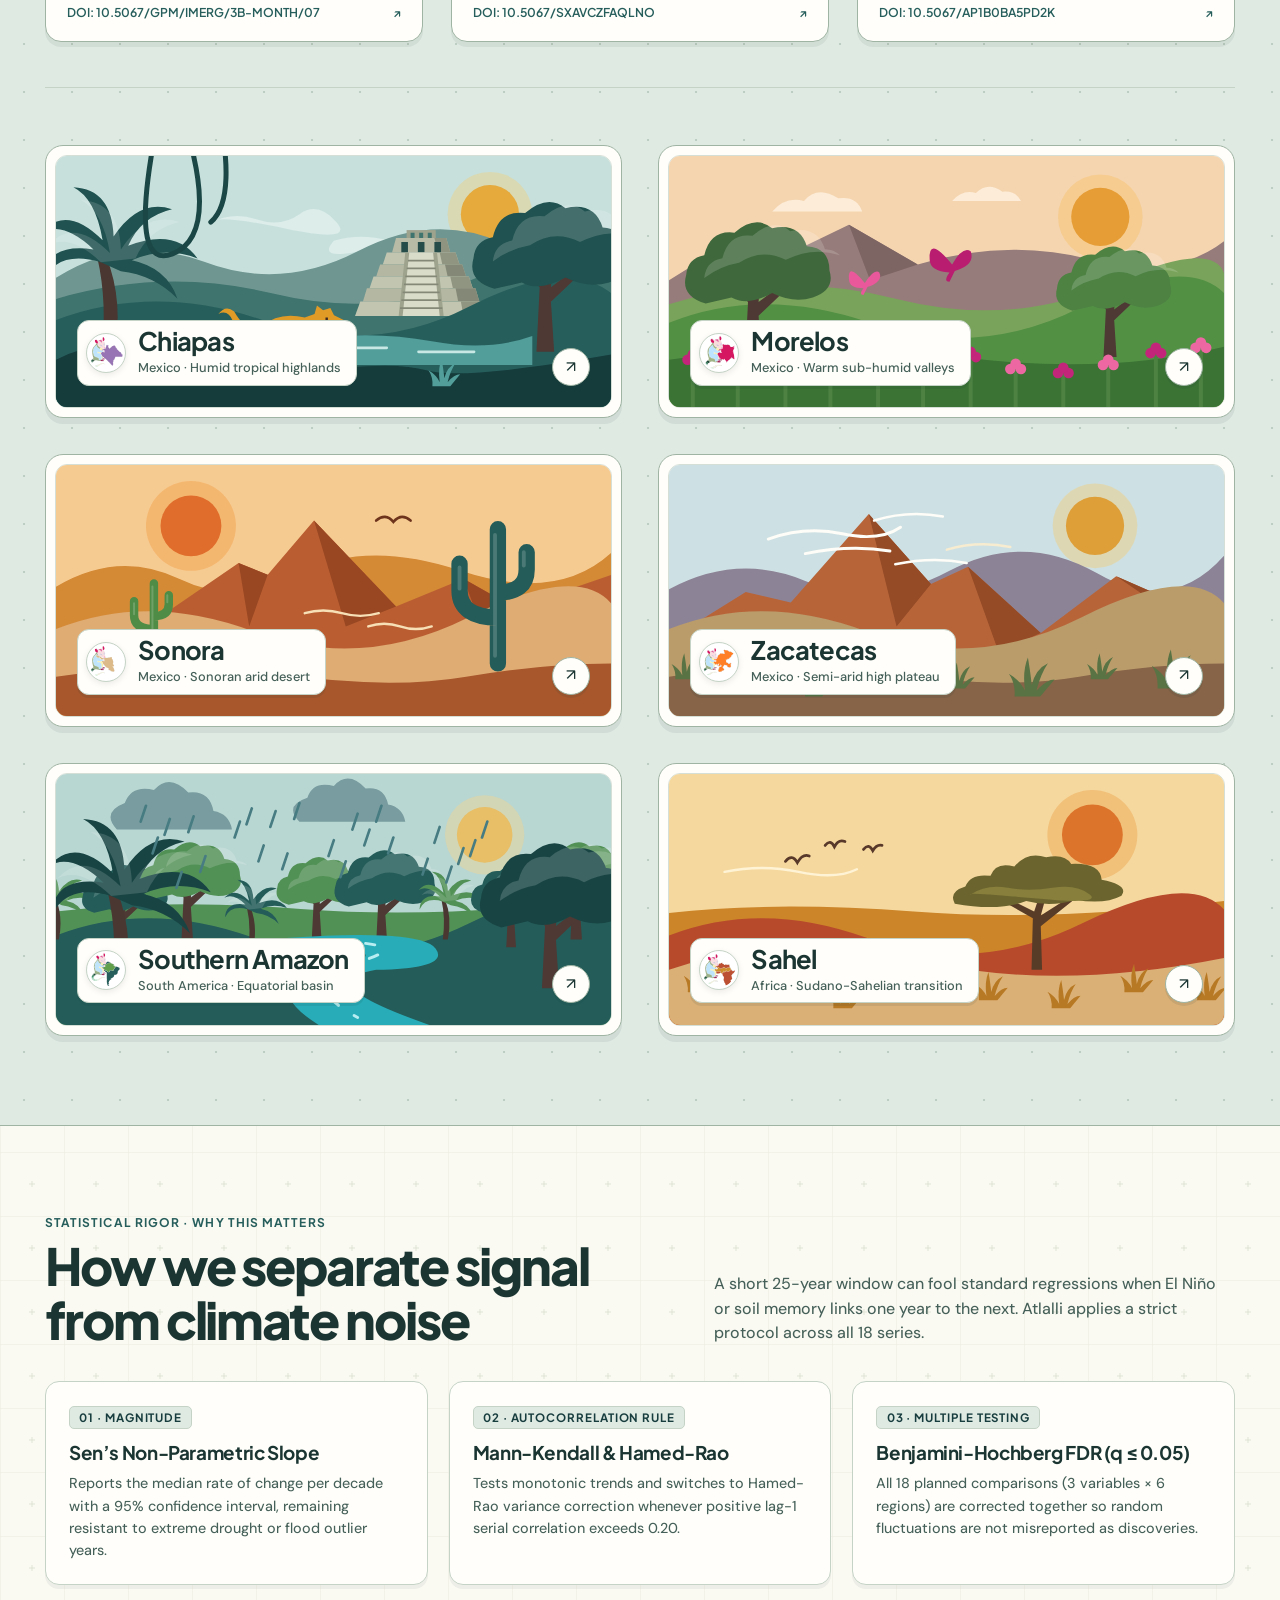
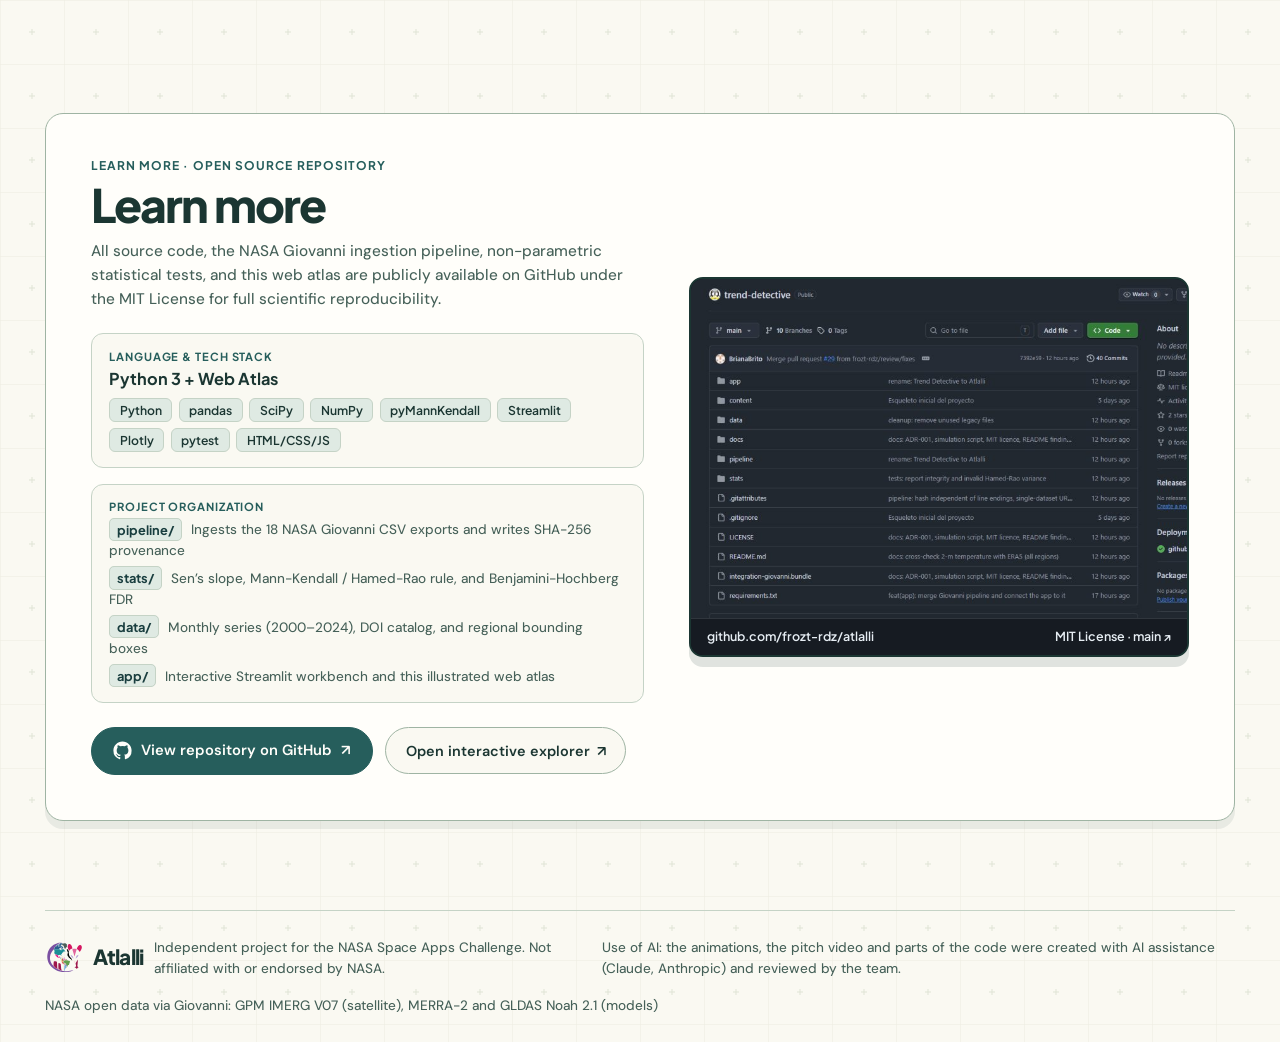
==== commit d6b1d008: "atlas: remove claims the data cannot support; drop stray bundle Rewrite atlas headlines and stories " ====
--- a/app/web/index.html
+++ b/app/web/index.html
@@ -799,7 +799,7 @@
               </div>
 
               <div class="repo-actions">
-                <a class="repo-cta" href="https://github.com/frozt-rdz/trend-detective?tab=readme-ov-file" target="_blank" rel="noopener noreferrer">
+                <a class="repo-cta" href="https://github.com/frozt-rdz/atlalli?tab=readme-ov-file" target="_blank" rel="noopener noreferrer">
                   <svg viewBox="0 0 24 24" width="19" height="19" aria-hidden="true" fill="currentColor">
                     <path d="M12 .5C5.65.5.5 5.65.5 12a11.5 11.5 0 0 0 7.86 10.92c.58.1.79-.25.79-.56v-2c-3.2.7-3.88-1.38-3.88-1.38-.52-1.33-1.28-1.68-1.28-1.68-1.05-.71.08-.7.08-.7 1.16.08 1.77 1.2 1.77 1.2 1.03 1.76 2.7 1.25 3.36.96.1-.75.4-1.25.73-1.54-2.55-.29-5.24-1.28-5.24-5.68 0-1.26.45-2.28 1.19-3.09-.12-.29-.52-1.46.11-3.05 0 0 .97-.31 3.18 1.18a11.1 11.1 0 0 1 5.8 0c2.2-1.49 3.17-1.18 3.17-1.18.63 1.59.23 2.76.12 3.05.74.81 1.18 1.83 1.18 3.09 0 4.41-2.69 5.38-5.25 5.67.41.36.78 1.06.78 2.14v3.17c0 .31.21.67.8.56A11.5 11.5 0 0 0 23.5 12C23.5 5.65 18.35.5 12 .5Z"/>
                   </svg>
@@ -814,10 +814,10 @@
             </div>
 
             <div class="repo-visual">
-              <a class="repo-shot-frame" href="https://github.com/frozt-rdz/trend-detective?tab=readme-ov-file" target="_blank" rel="noopener noreferrer" aria-label="Open frozt-rdz/trend-detective repository on GitHub">
-                <img src="github-repo.jpg" width="760" height="528" alt="Preview of the frozt-rdz/trend-detective GitHub repository showing app, content, data, docs, pipeline, and stats folders" loading="lazy">
+              <a class="repo-shot-frame" href="https://github.com/frozt-rdz/atlalli?tab=readme-ov-file" target="_blank" rel="noopener noreferrer" aria-label="Open frozt-rdz/atlalli repository on GitHub">
+                <img src="github-repo.jpg" width="760" height="528" alt="Preview of the frozt-rdz/atlalli GitHub repository showing app, content, data, docs, pipeline, and stats folders" loading="lazy">
                 <span class="repo-shot-caption">
-                  <span>github.com/frozt-rdz/trend-detective</span>
+                  <span>github.com/frozt-rdz/atlalli</span>
                   <span>MIT License · main ↗</span>
                 </span>
               </a>
@@ -832,6 +832,7 @@
         <img class="brand-logo" src="Logo_Atlalli.svg" width="30" height="30" alt="Atlalli logo">
         <span>Atlalli</span>
         <small>Independent project for the NASA Space Apps Challenge. Not affiliated with or endorsed by NASA.</small>
+        <small>Use of AI: the animations, the pitch video and parts of the code were created with AI assistance (Claude, Anthropic) and reviewed by the team.</small>
       </div>
       <small class="footer-sources">
         NASA open data via Giovanni: GPM IMERG V07 (satellite), MERRA-2 and GLDAS Noah 2.1 (models)
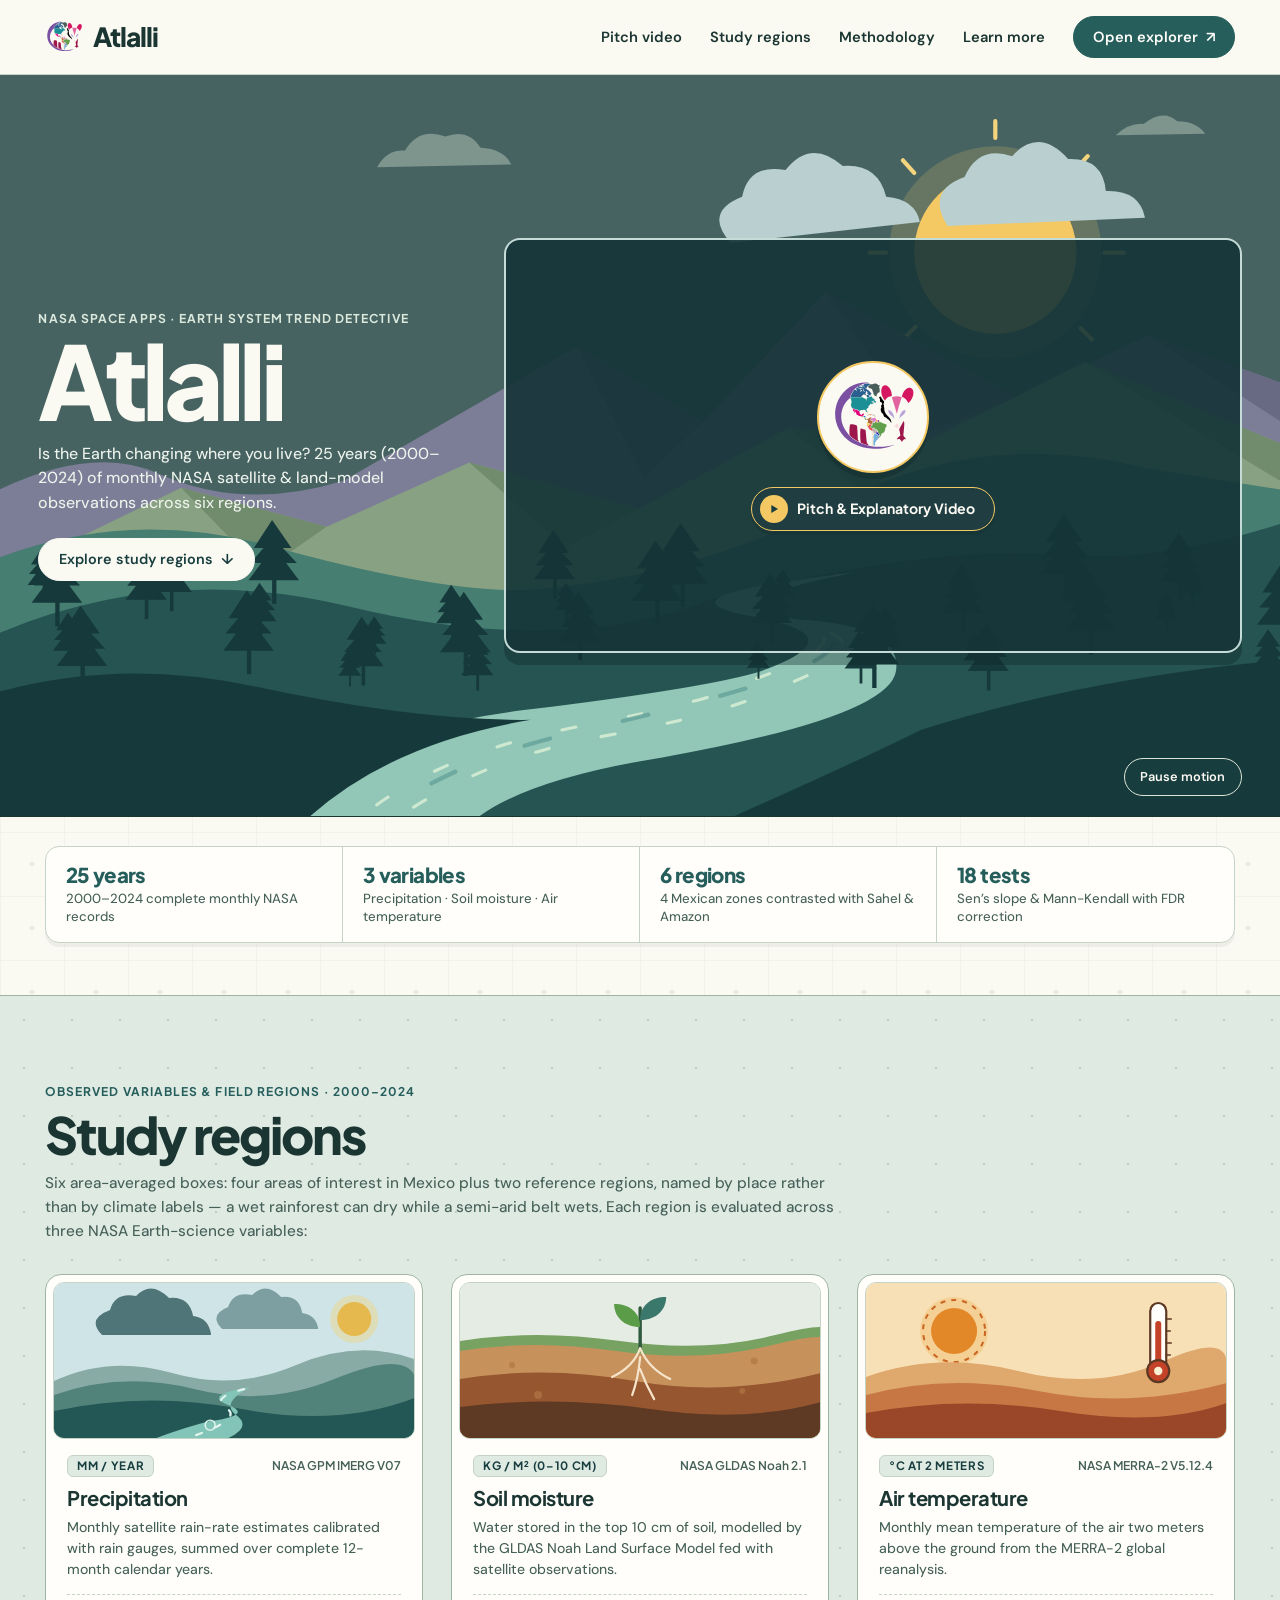
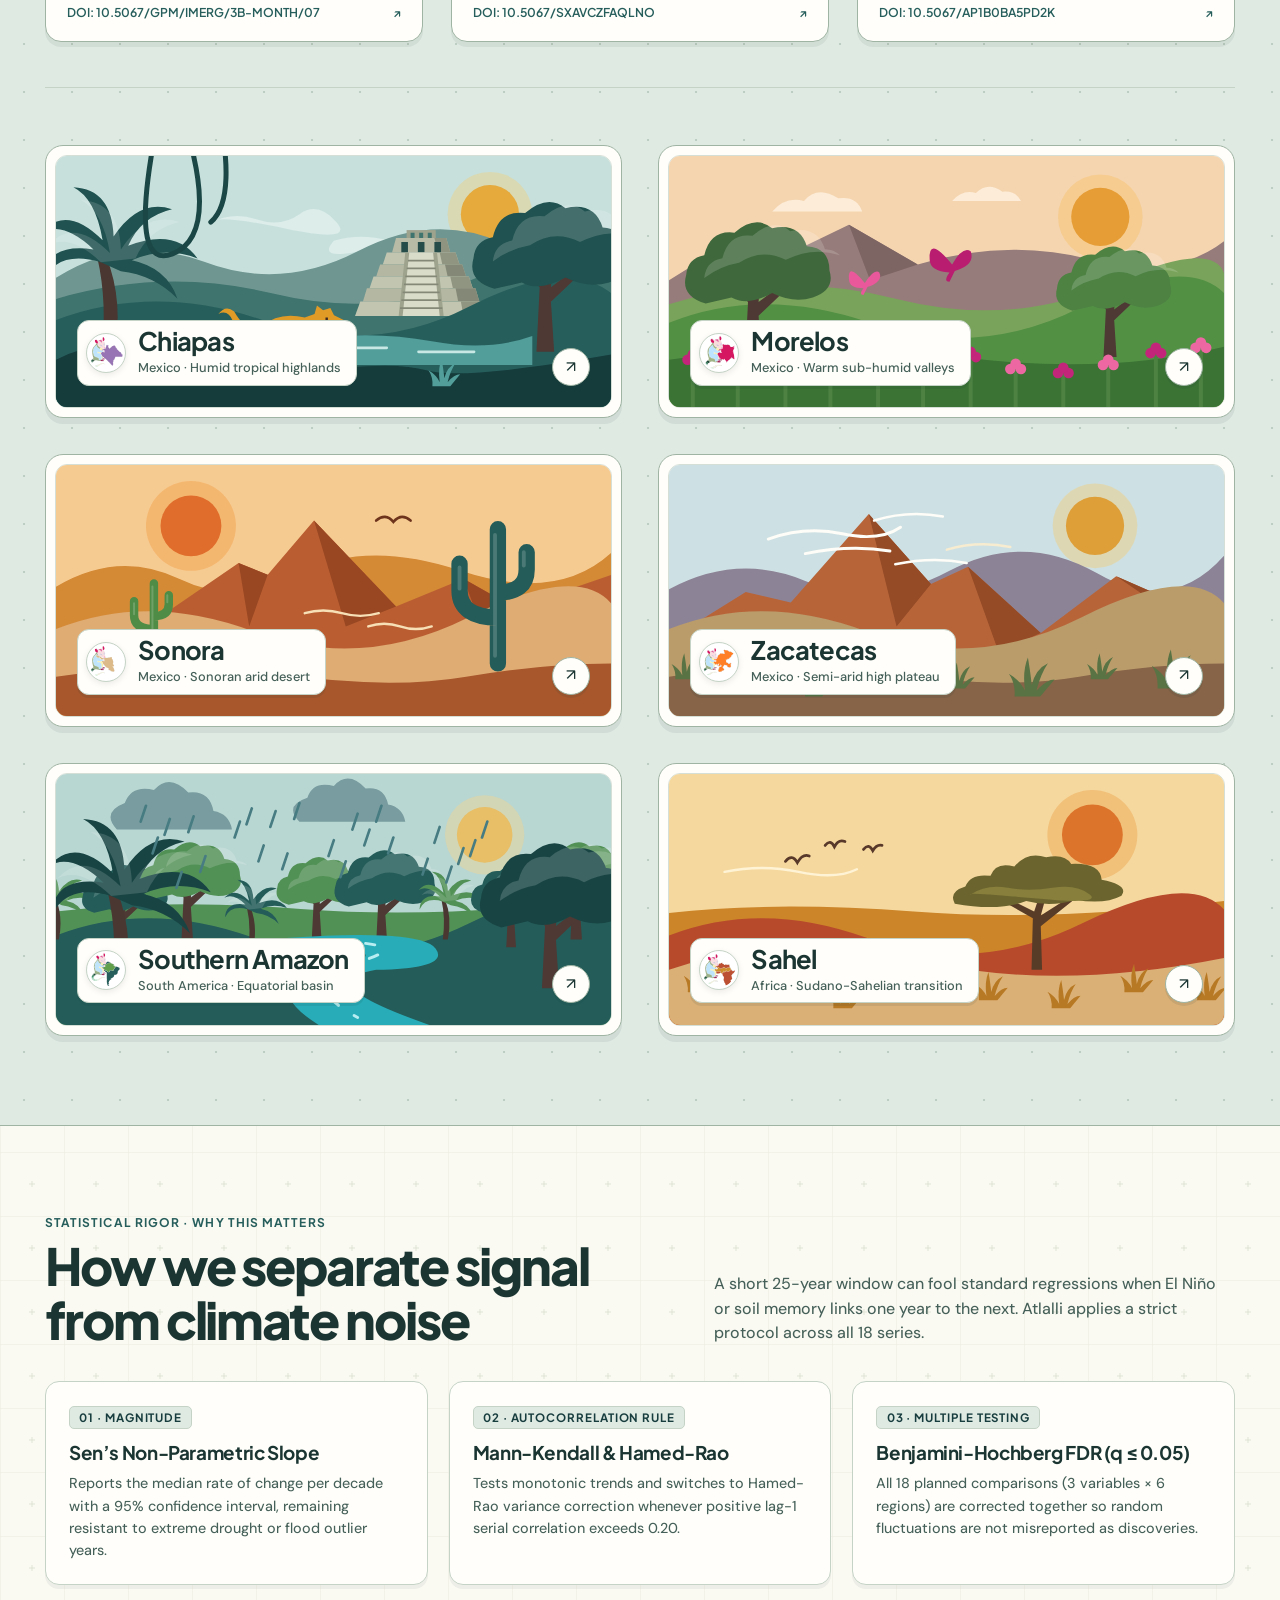
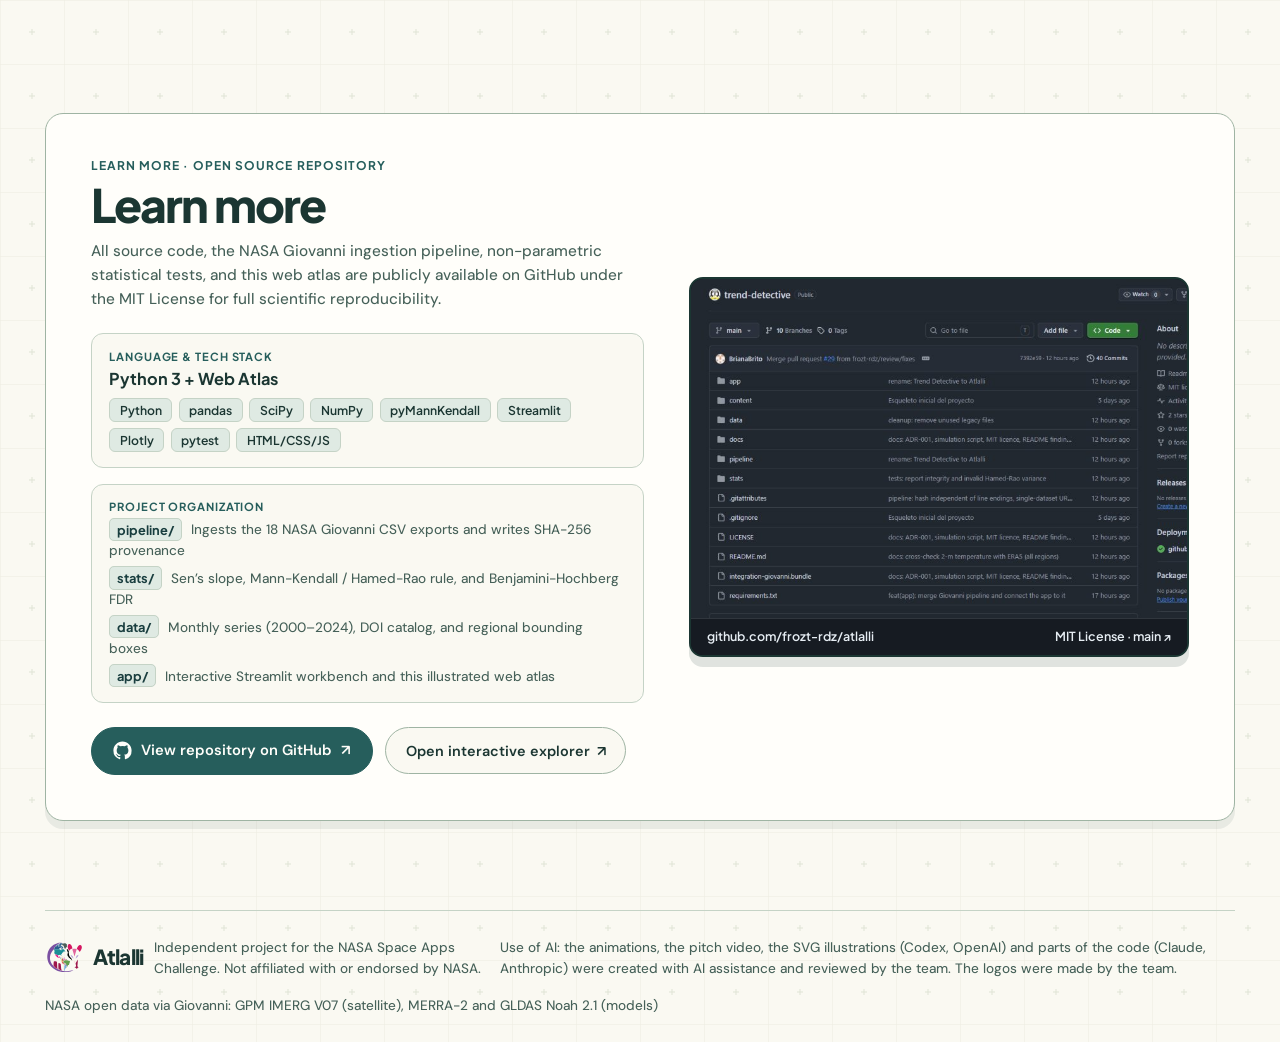
==== commit b77c8fec: "Declare AI-generated SVG illustrations and team-made logos State that the SVG illustrations were gen" ====
--- a/app/web/index.html
+++ b/app/web/index.html
@@ -832,7 +832,7 @@
         <img class="brand-logo" src="Logo_Atlalli.svg" width="30" height="30" alt="Atlalli logo">
         <span>Atlalli</span>
         <small>Independent project for the NASA Space Apps Challenge. Not affiliated with or endorsed by NASA.</small>
-        <small>Use of AI: the animations, the pitch video and parts of the code were created with AI assistance (Claude, Anthropic) and reviewed by the team.</small>
+        <small>Use of AI: the animations, the pitch video, the SVG illustrations (Codex, OpenAI) and parts of the code (Claude, Anthropic) were created with AI assistance and reviewed by the team. The logos were made by the team.</small>
       </div>
       <small class="footer-sources">
         NASA open data via Giovanni: GPM IMERG V07 (satellite), MERRA-2 and GLDAS Noah 2.1 (models)
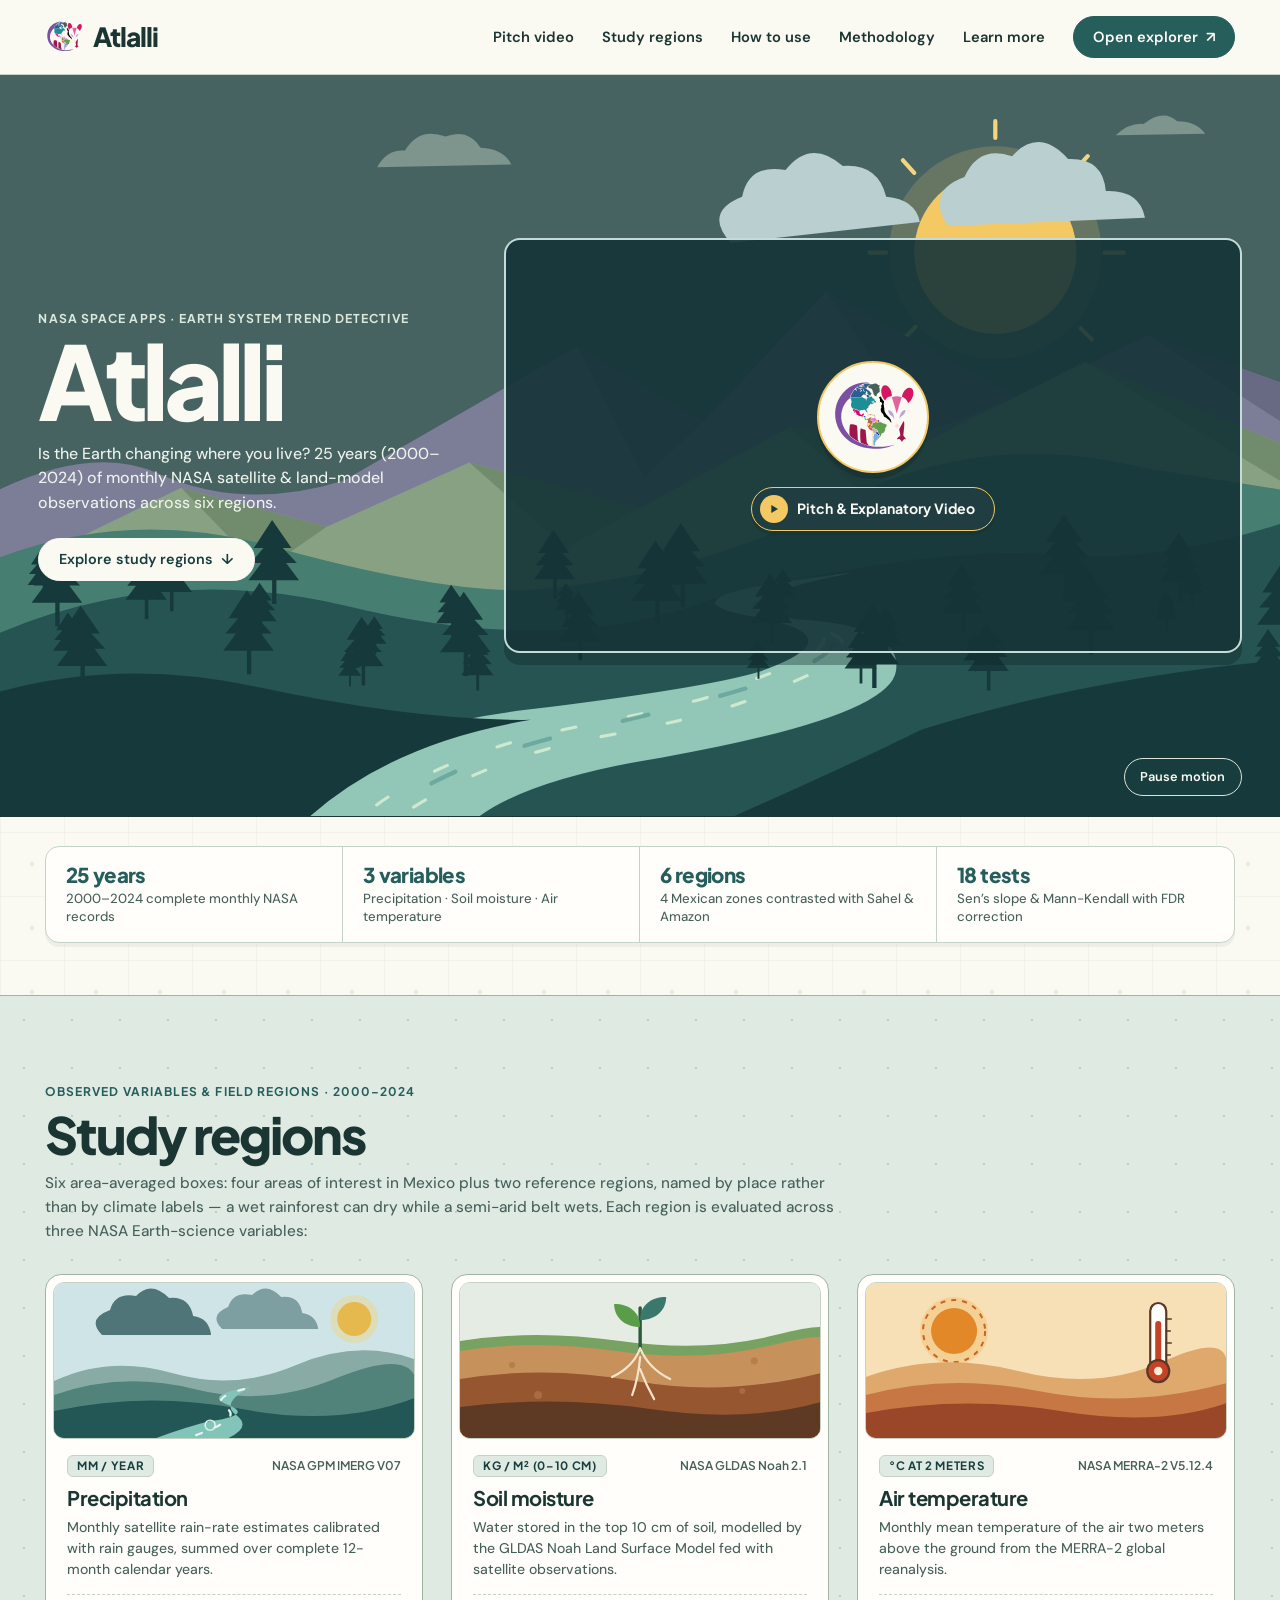
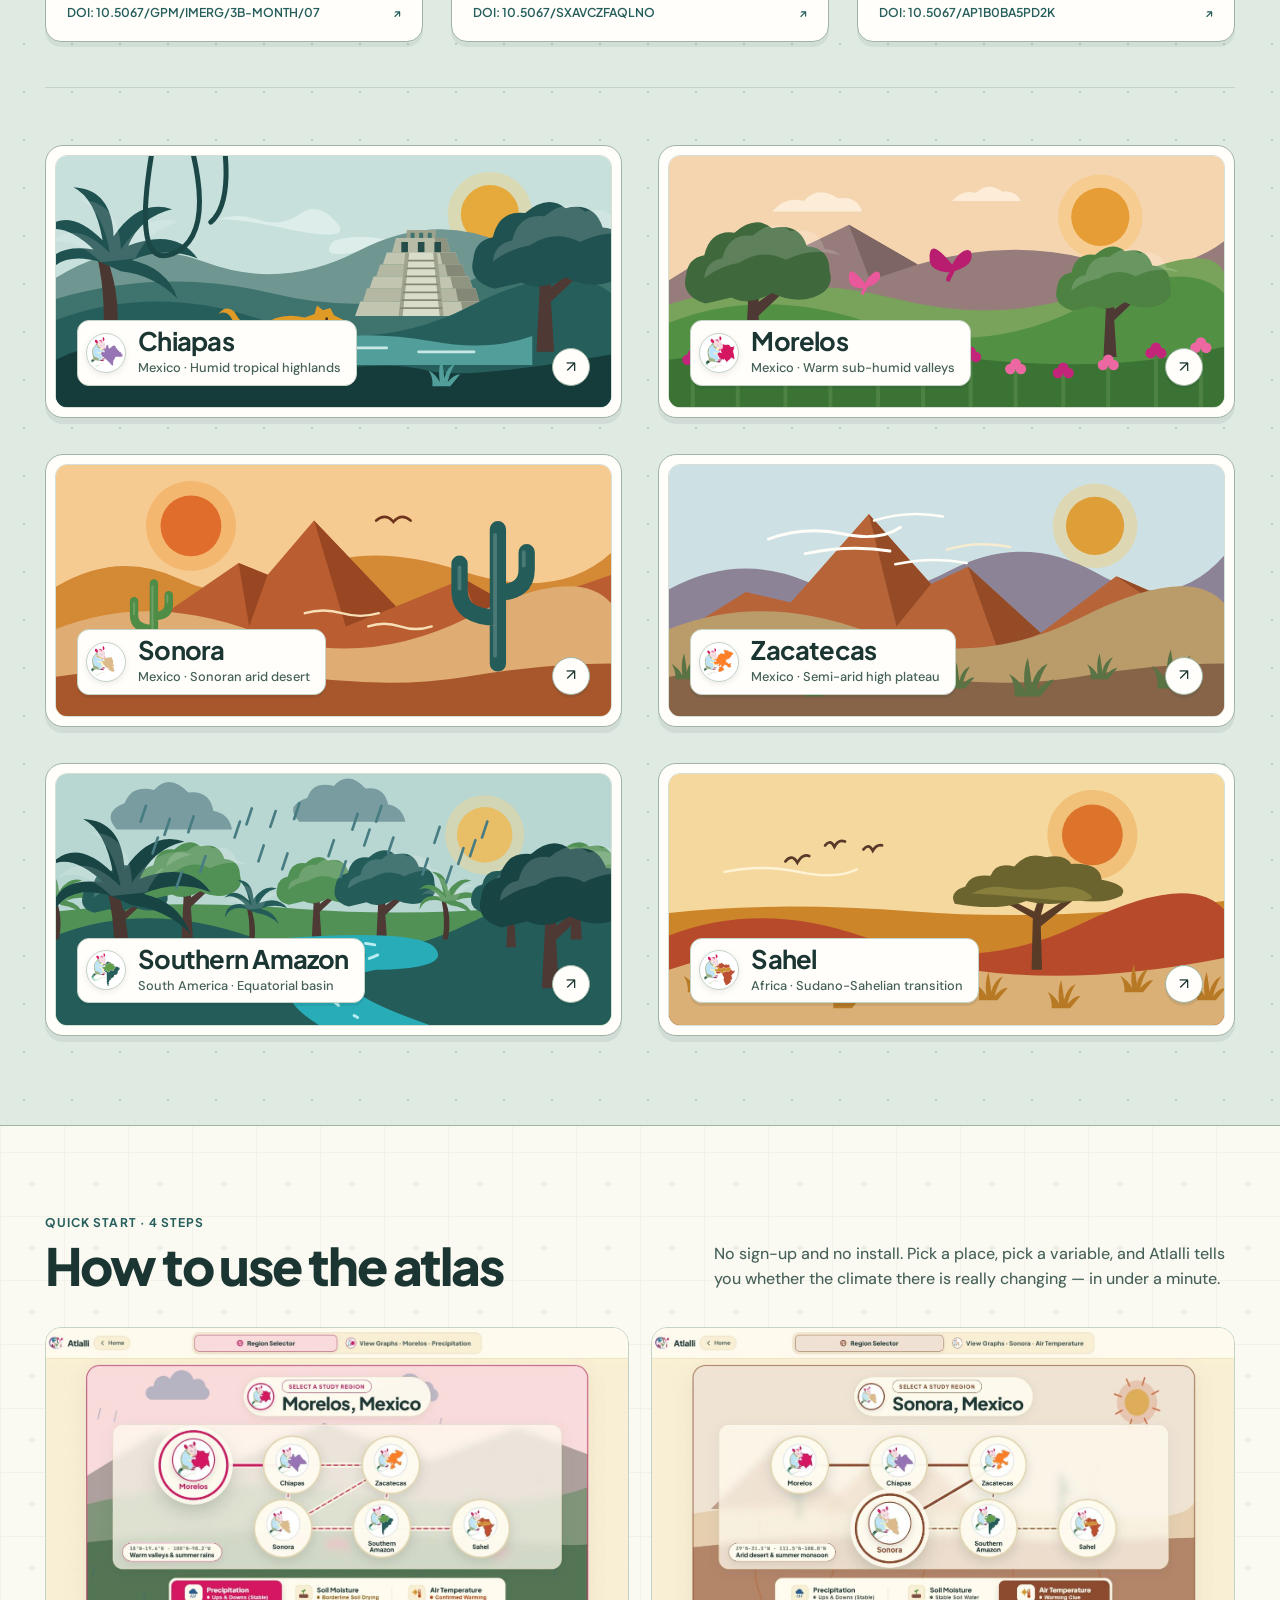
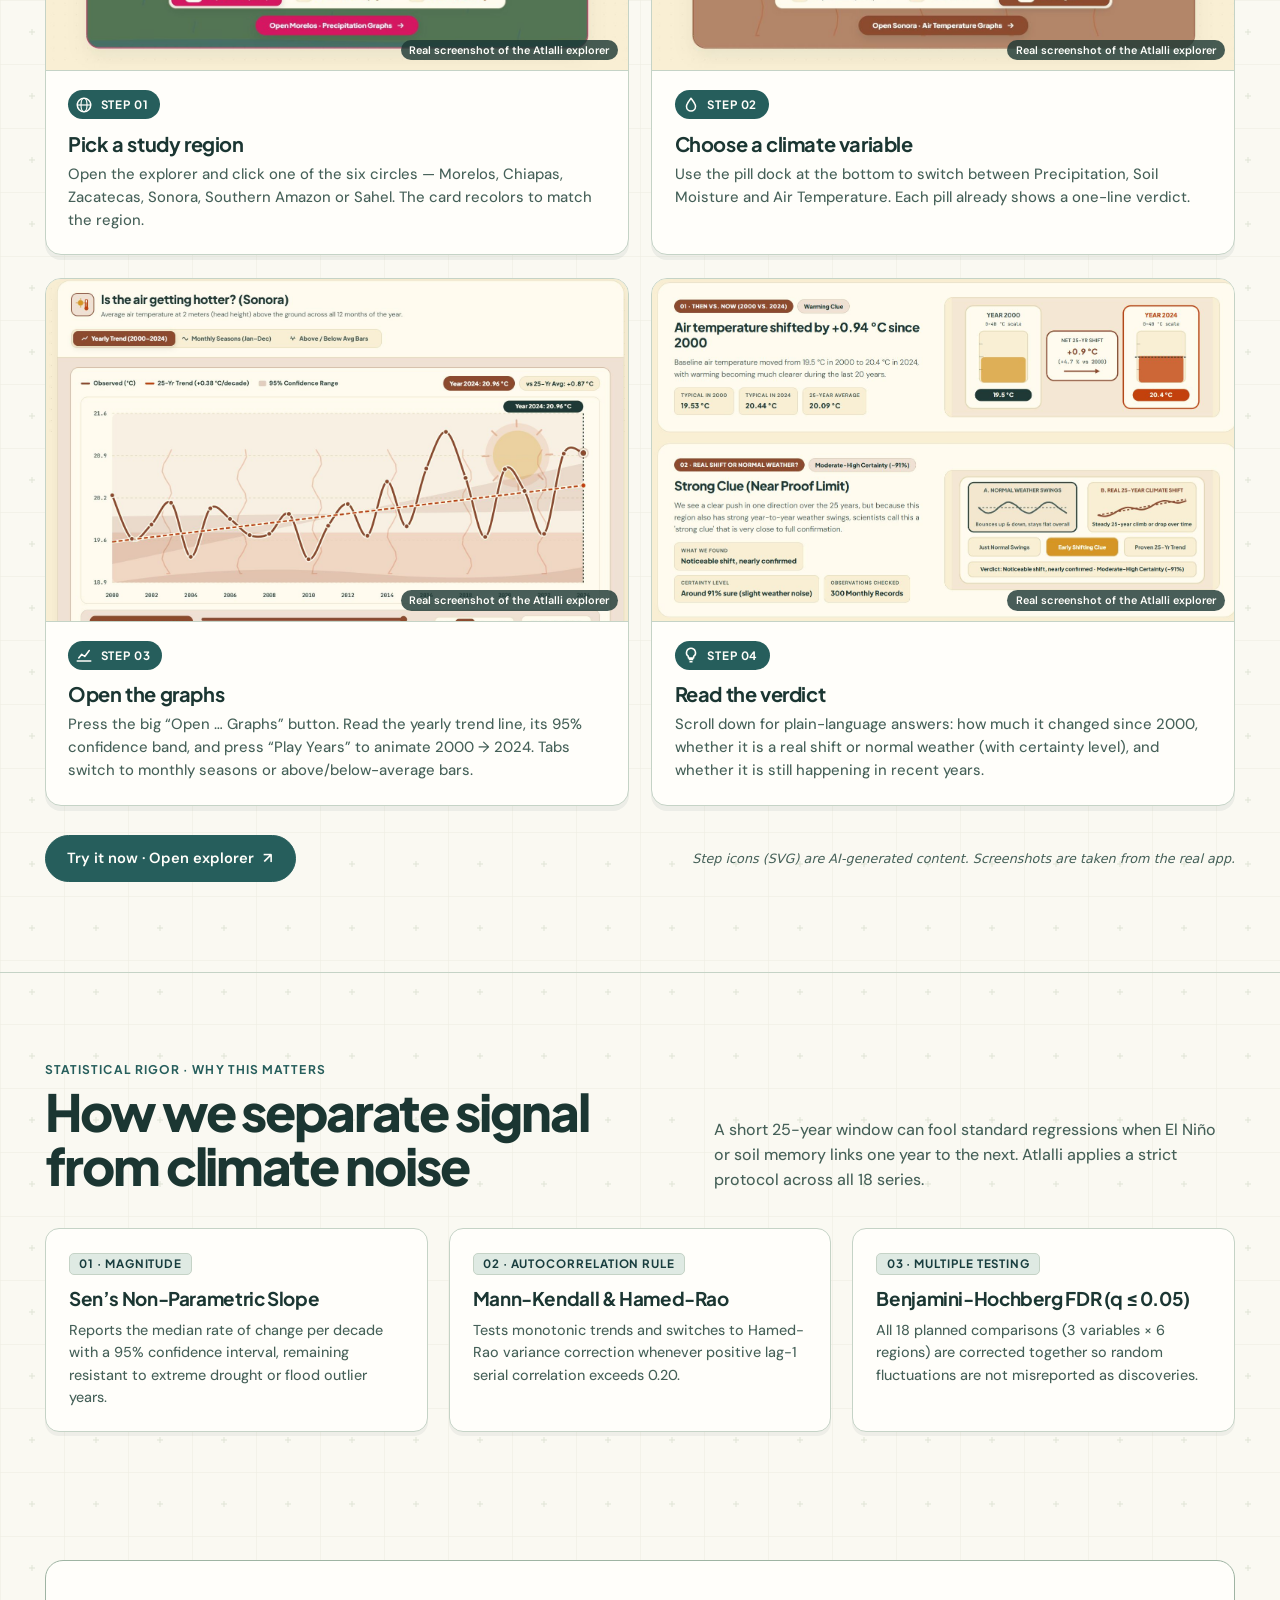
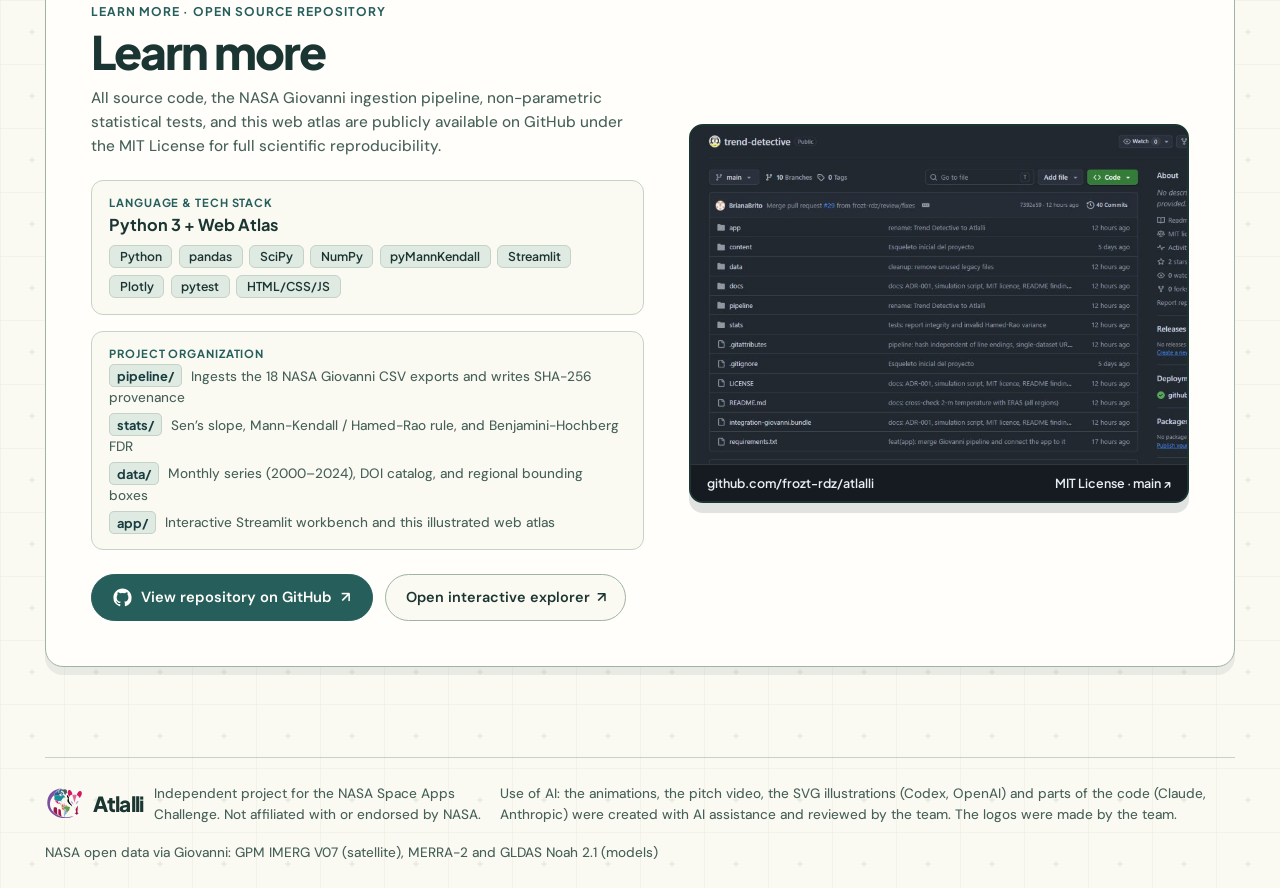
==== commit 66193f0d: "web: add How-to-use walkthrough, in-place pitch video, AI-SVG notice in explorer - Home: 4-step "How" ====
--- a/app/web/index.html
+++ b/app/web/index.html
@@ -58,6 +58,9 @@
           <a href="#regions">
             Study regions
           </a>
+          <a href="#howto">
+            How to use
+          </a>
           <a href="#methods">
             Methodology
           </a>
@@ -76,7 +79,7 @@
       <!-- AI-generated full-width hero & pitch video section -->
       <section id="pitch" aria-labelledby="pitch-title">
         <div class="stage">
-          <div class="screen" data-pitch-src="" data-captions-src="">
+          <div class="screen" data-pitch-src="pitch.mp4" data-captions-src="">
             <svg class="weather-art" aria-hidden="true" viewBox="0 0 1000 530" preserveAspectRatio="xMidYMid slice">
               <defs>
                 <clipPath id="river-channel">
@@ -205,14 +208,14 @@
                   <div class="video-logo-badge">
                     <img class="video-slot-logo" src="Logo_Atlalli.svg" width="96" height="96" alt="Atlalli official logo">
                   </div>
-                  <div class="video-play-pill">
+                  <button type="button" class="video-play-pill" aria-label="Play the Pitch &amp; Explanatory Video">
                     <span class="play-icon-circle" aria-hidden="true">
                       <svg viewBox="0 0 24 24" width="16" height="16">
                         <path d="M8 6l10 6-10 6V6z" fill="currentColor"/>
                       </svg>
                     </span>
                     <span>Pitch &amp; Explanatory Video</span>
-                  </div>
+                  </button>
                 </div>
               </div>
             </div>
@@ -720,6 +723,74 @@
         </div>
       </section>
 
+      <!-- AI-use notice: AI-generated "How to use" walkthrough with real app screenshots and AI-generated SVG icons -->
+      <section id="howto" aria-labelledby="howto-title">
+        <div class="howto-shell">
+          <div class="methods-intro">
+            <div>
+              <p class="section-kicker">QUICK START · 4 STEPS</p>
+              <h2 id="howto-title">How to use the atlas</h2>
+            </div>
+            <p class="methods-lead">
+              No sign-up and no install. Pick a place, pick a variable, and Atlalli tells you whether the climate there is really changing — in under a minute.
+            </p>
+          </div>
+          <ol class="howto-list">
+            <li class="howto-step">
+              <figure class="howto-shot">
+                <img src="howto/step1-region.jpg" alt="Screenshot — Region selector: six study regions connected as a constellation" loading="lazy">
+                <figcaption>Real screenshot of the Atlalli explorer</figcaption>
+              </figure>
+              <div class="howto-text">
+                <span class="howto-num"><svg class="howto-icon" viewBox="0 0 24 24" width="22" height="22" aria-hidden="true"><circle cx="12" cy="12" r="9" fill="none" stroke="currentColor" stroke-width="2"/><ellipse cx="12" cy="12" rx="4" ry="9" fill="none" stroke="currentColor" stroke-width="1.6"/><path d="M3 12h18" stroke="currentColor" stroke-width="1.6"/></svg><span>STEP 01</span></span>
+                <h3>Pick a study region</h3>
+                <p>Open the explorer and click one of the six circles — Morelos, Chiapas, Zacatecas, Sonora, Southern Amazon or Sahel. The card recolors to match the region.</p>
+              </div>
+            </li>
+            <li class="howto-step">
+              <figure class="howto-shot">
+                <img src="howto/step2-variable.jpg" alt="Screenshot — Variable dock with Air Temperature selected for Sonora" loading="lazy">
+                <figcaption>Real screenshot of the Atlalli explorer</figcaption>
+              </figure>
+              <div class="howto-text">
+                <span class="howto-num"><svg class="howto-icon" viewBox="0 0 24 24" width="22" height="22" aria-hidden="true"><path d="M12 3c3 4 6 7.5 6 11a6 6 0 0 1-12 0c0-3.5 3-7 6-11z" fill="none" stroke="currentColor" stroke-width="2" stroke-linejoin="round"/></svg><span>STEP 02</span></span>
+                <h3>Choose a climate variable</h3>
+                <p>Use the pill dock at the bottom to switch between Precipitation, Soil Moisture and Air Temperature. Each pill already shows a one-line verdict.</p>
+              </div>
+            </li>
+            <li class="howto-step">
+              <figure class="howto-shot">
+                <img src="howto/step3-graph.jpg" alt="Screenshot — Yearly air-temperature trend for Sonora, 2000–2024, with Sen’s slope and confidence band" loading="lazy">
+                <figcaption>Real screenshot of the Atlalli explorer</figcaption>
+              </figure>
+              <div class="howto-text">
+                <span class="howto-num"><svg class="howto-icon" viewBox="0 0 24 24" width="22" height="22" aria-hidden="true"><path d="M3 20h18M5 16l4-5 4 3 6-8" fill="none" stroke="currentColor" stroke-width="2" stroke-linecap="round" stroke-linejoin="round"/></svg><span>STEP 03</span></span>
+                <h3>Open the graphs</h3>
+                <p>Press the big “Open … Graphs” button. Read the yearly trend line, its 95% confidence band, and press “Play Years” to animate 2000 → 2024. Tabs switch to monthly seasons or above/below-average bars.</p>
+              </div>
+            </li>
+            <li class="howto-step">
+              <figure class="howto-shot">
+                <img src="howto/step4-read.jpg" alt="Screenshot — Then-vs-now comparison and real-shift-or-weather verdict cards" loading="lazy">
+                <figcaption>Real screenshot of the Atlalli explorer</figcaption>
+              </figure>
+              <div class="howto-text">
+                <span class="howto-num"><svg class="howto-icon" viewBox="0 0 24 24" width="22" height="22" aria-hidden="true"><path d="M9 18h6M10 21h4M12 3a6 6 0 0 0-3.5 10.9V16h7v-2.1A6 6 0 0 0 12 3z" fill="none" stroke="currentColor" stroke-width="2" stroke-linejoin="round"/></svg><span>STEP 04</span></span>
+                <h3>Read the verdict</h3>
+                <p>Scroll down for plain-language answers: how much it changed since 2000, whether it is a real shift or normal weather (with certainty level), and whether it is still happening in recent years.</p>
+              </div>
+            </li>
+          </ol>
+          <div class="howto-cta-row">
+            <a class="repo-cta" href="explorar/index.html?region=morelos&amp;var=precipitation_rate&amp;page=selector">
+              <span>Try it now · Open explorer</span>
+              <span aria-hidden="true">↗</span>
+            </a>
+            <small class="ai-note">Step icons (SVG) are AI-generated content. Screenshots are taken from the real app.</small>
+          </div>
+        </div>
+      </section>
+
       <!-- AI-generated Statistical Methodology Section -->
       <section id="methods" aria-labelledby="methods-title">
         <div class="methods-shell">
@@ -799,7 +870,7 @@
               </div>
 
               <div class="repo-actions">
-                <a class="repo-cta" href="https://github.com/frozt-rdz/atlalli?tab=readme-ov-file" target="_blank" rel="noopener noreferrer">
+                <a class="repo-cta" href="https://github.com/frozt-rdz/atlalli" target="_blank" rel="noopener noreferrer">
                   <svg viewBox="0 0 24 24" width="19" height="19" aria-hidden="true" fill="currentColor">
                     <path d="M12 .5C5.65.5.5 5.65.5 12a11.5 11.5 0 0 0 7.86 10.92c.58.1.79-.25.79-.56v-2c-3.2.7-3.88-1.38-3.88-1.38-.52-1.33-1.28-1.68-1.28-1.68-1.05-.71.08-.7.08-.7 1.16.08 1.77 1.2 1.77 1.2 1.03 1.76 2.7 1.25 3.36.96.1-.75.4-1.25.73-1.54-2.55-.29-5.24-1.28-5.24-5.68 0-1.26.45-2.28 1.19-3.09-.12-.29-.52-1.46.11-3.05 0 0 .97-.31 3.18 1.18a11.1 11.1 0 0 1 5.8 0c2.2-1.49 3.17-1.18 3.17-1.18.63 1.59.23 2.76.12 3.05.74.81 1.18 1.83 1.18 3.09 0 4.41-2.69 5.38-5.25 5.67.41.36.78 1.06.78 2.14v3.17c0 .31.21.67.8.56A11.5 11.5 0 0 0 23.5 12C23.5 5.65 18.35.5 12 .5Z"/>
                   </svg>
@@ -814,7 +885,7 @@
             </div>
 
             <div class="repo-visual">
-              <a class="repo-shot-frame" href="https://github.com/frozt-rdz/atlalli?tab=readme-ov-file" target="_blank" rel="noopener noreferrer" aria-label="Open frozt-rdz/atlalli repository on GitHub">
+              <a class="repo-shot-frame" href="https://github.com/frozt-rdz/atlalli" target="_blank" rel="noopener noreferrer" aria-label="Open frozt-rdz/atlalli repository on GitHub">
                 <img src="github-repo.jpg" width="760" height="528" alt="Preview of the frozt-rdz/atlalli GitHub repository showing app, content, data, docs, pipeline, and stats folders" loading="lazy">
                 <span class="repo-shot-caption">
                   <span>github.com/frozt-rdz/atlalli</span>
--- a/app/web/atlas.css
+++ b/app/web/atlas.css
@@ -1736,3 +1736,27 @@
     border-bottom: 0;
   }
 }
+
+
+/* ---------------- HOW TO USE SECTION (AI-generated) ---------------- */
+.howto-shell { width: min(93%, 1380px); margin-inline: auto; }
+#howto { padding-block: clamp(3.8rem, 7vw, 6.2rem); border-bottom: 1.5px solid var(--line); }
+.howto-list { list-style: none; margin: 0; padding: 0; display: grid; grid-template-columns: repeat(2, minmax(0, 1fr)); gap: 1.4rem; }
+.howto-step { display: flex; flex-direction: column; background: var(--card-bg); border: 1.5px solid var(--line); border-radius: 16px; overflow: hidden; box-shadow: 0 5px 0 #1b36320f; transition: transform .25s ease, box-shadow .25s ease; }
+.howto-step:hover { transform: translateY(-3px); box-shadow: 0 9px 0 #1b363218; }
+.howto-shot { margin: 0; background: var(--paper-deep); border-bottom: 1.5px solid var(--line); position: relative; }
+.howto-shot img { display: block; width: 100%; aspect-ratio: 16 / 9.4; object-fit: cover; object-position: top center; }
+.howto-shot figcaption { position: absolute; right: .6rem; bottom: .6rem; font: 600 .68rem/1 var(--font-sans); color: #fffefa; background: #1b3632cc; padding: .3rem .55rem; border-radius: 999px; }
+.howto-text { padding: 1.2rem 1.4rem 1.4rem; }
+.howto-num { display: inline-flex; align-items: center; gap: .45rem; font: 700 .72rem/1 var(--font-display); letter-spacing: .08em; color: #fffefa; background: var(--green); padding: .35rem .7rem .35rem .45rem; border-radius: 999px; margin-bottom: .7rem; }
+.howto-icon { width: 18px; height: 18px; }
+.howto-text h3 { margin: 0 0 .45rem; font: 700 1.25rem/1.25 var(--font-display); letter-spacing: -.02em; color: var(--ink); }
+.howto-text p { margin: 0; font-size: .93rem; color: var(--muted); }
+.howto-cta-row { display: flex; align-items: center; justify-content: space-between; flex-wrap: wrap; gap: 1rem; margin-top: 1.8rem; }
+.ai-note, .footer-ai { color: var(--muted); font-size: .8rem; font-style: italic; }
+.footer-ai { display: inline-flex; align-items: center; gap: .4rem; flex-basis: 100%; }
+@media (max-width: 860px) { .howto-list { grid-template-columns: 1fr; } }
+
+/* AI-generated: in-place pitch video player */
+.pitch-player { display: block; width: 100%; height: 100%; object-fit: contain; background: #000; }
+button.video-play-pill { cursor: pointer; }
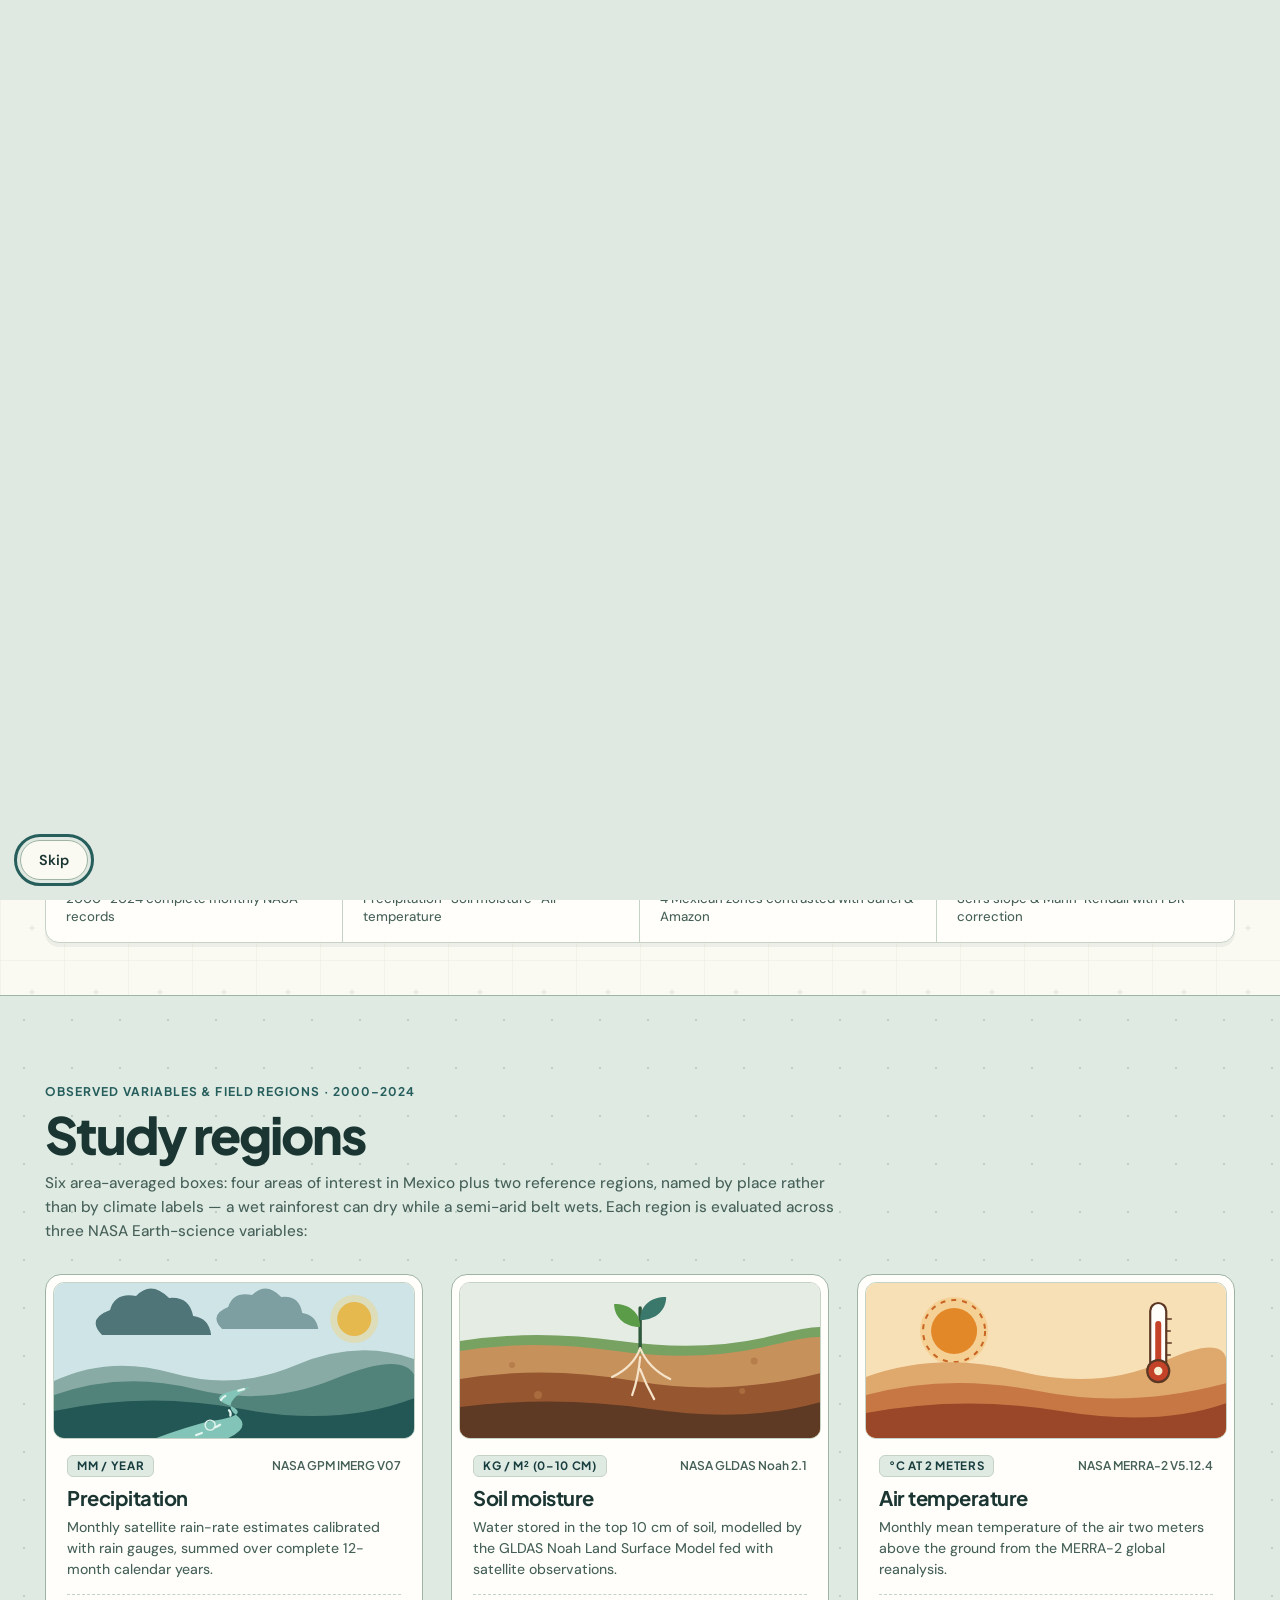
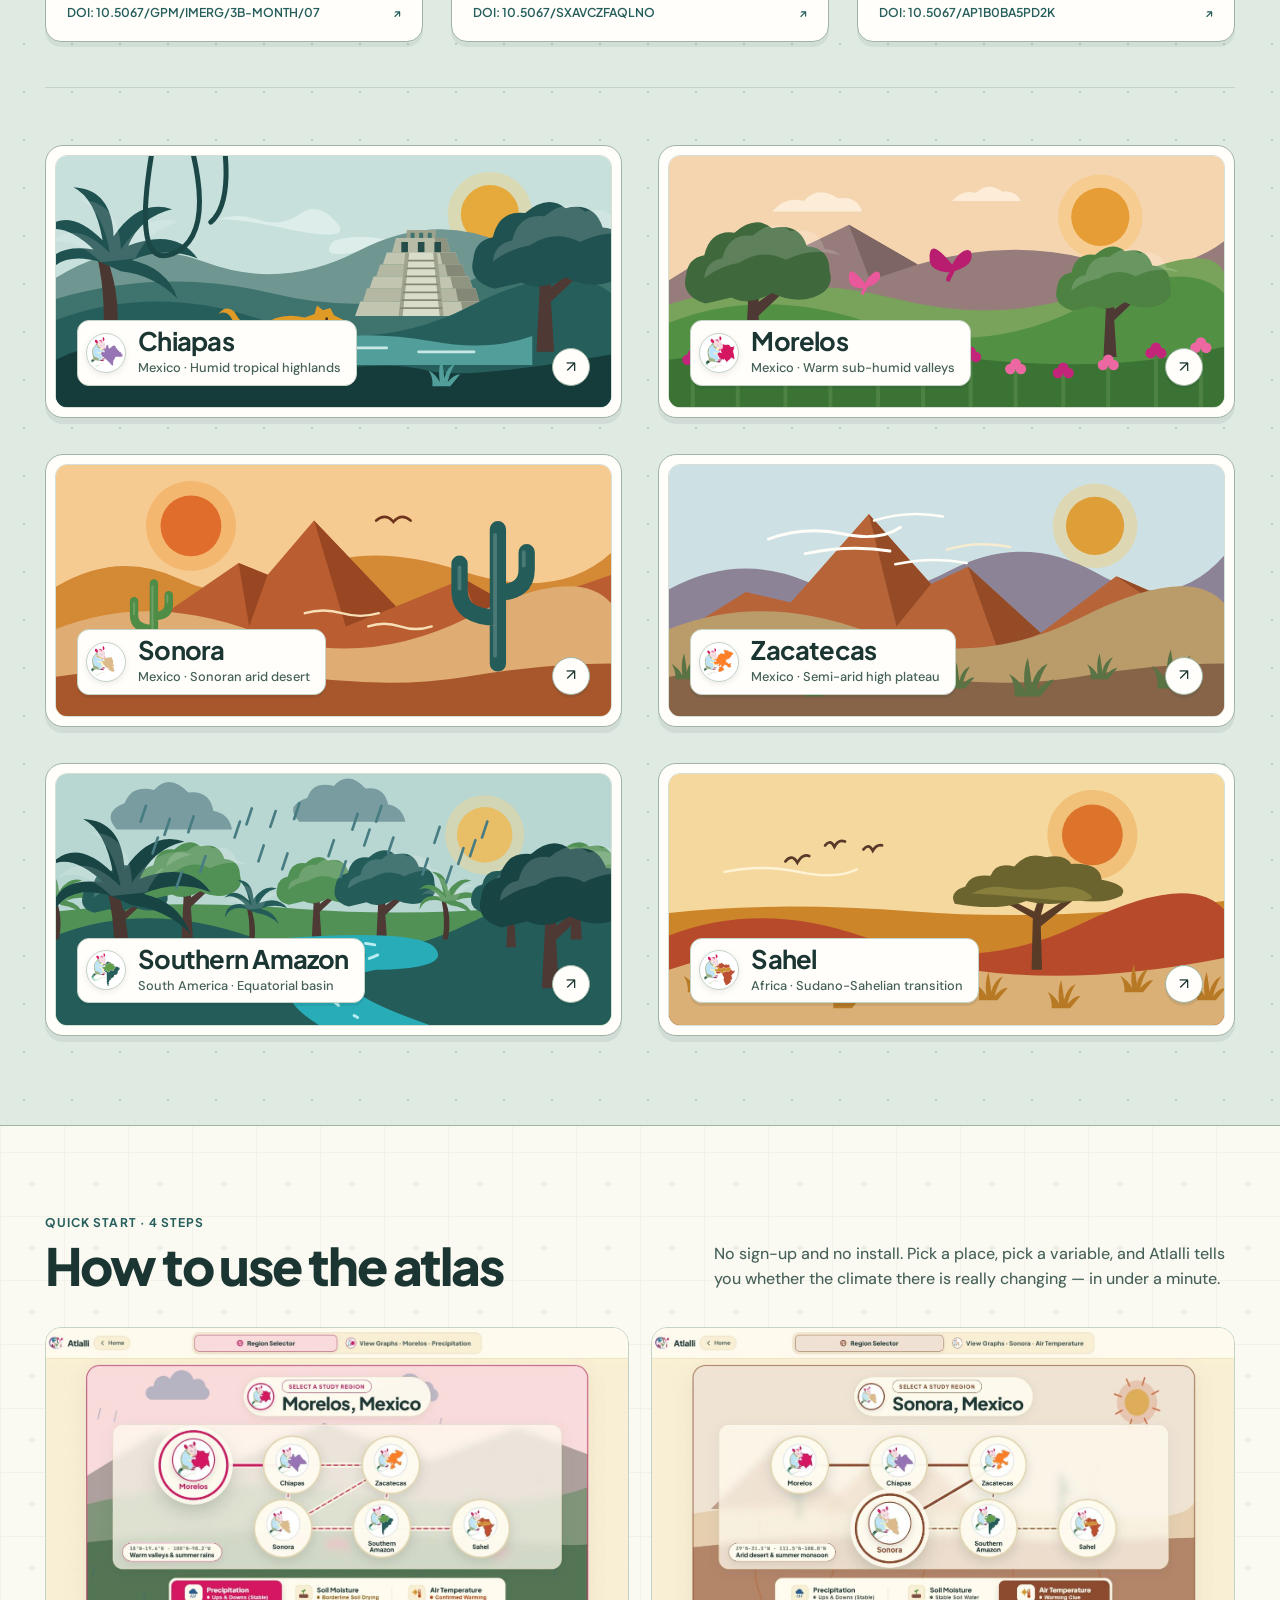
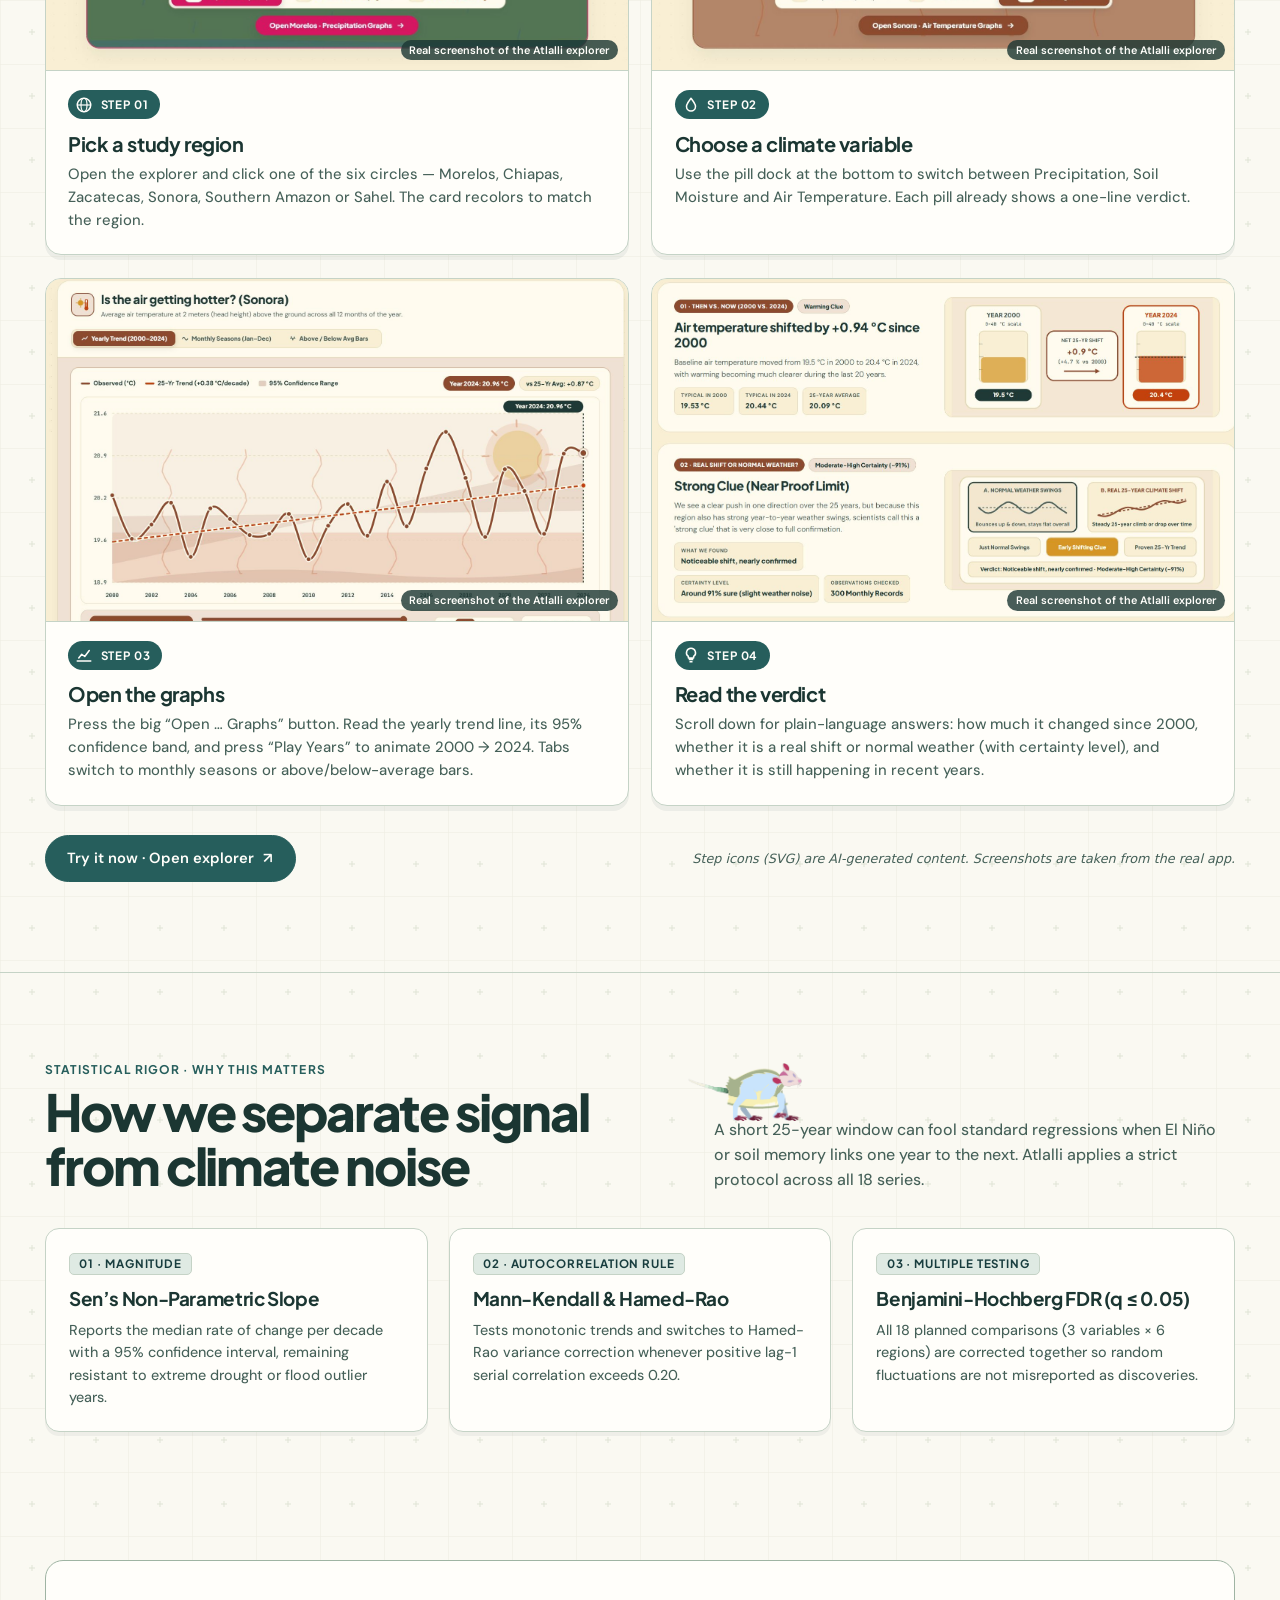
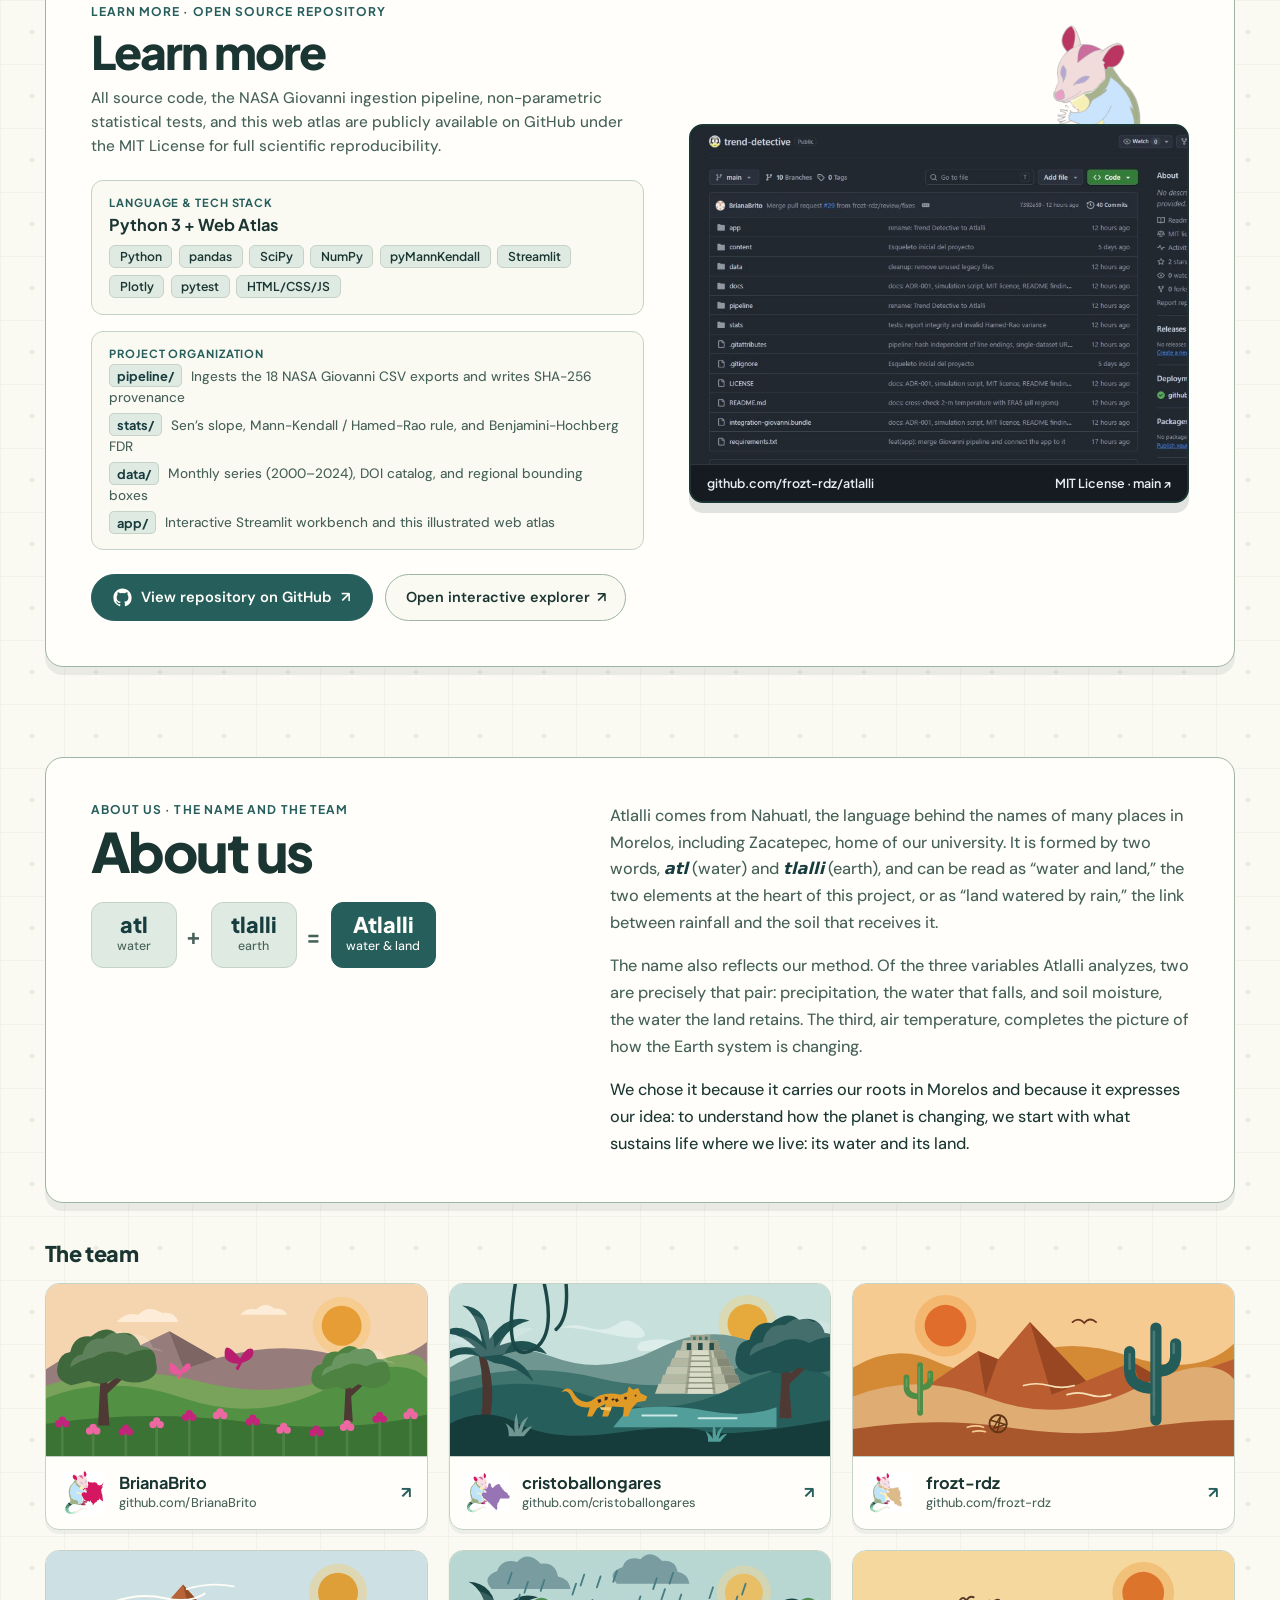
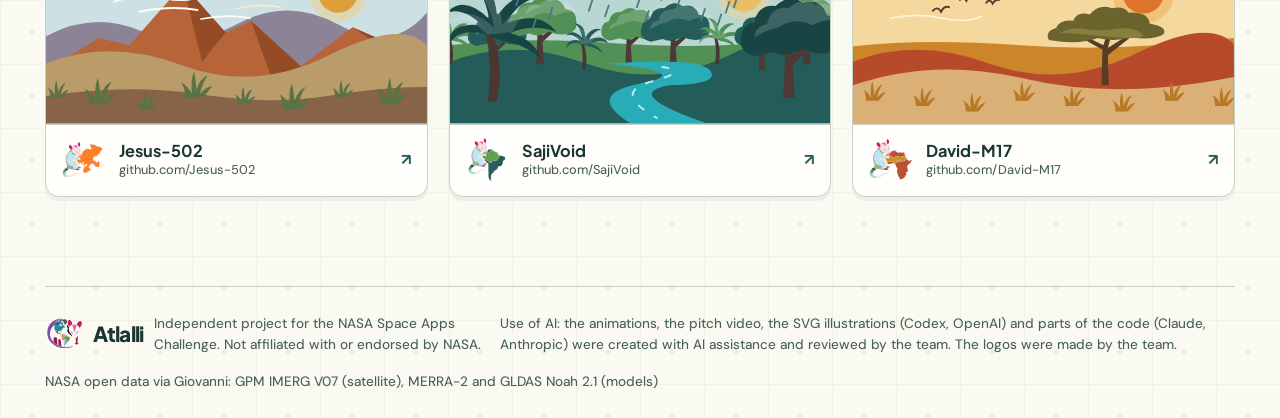
==== commit 6d6170f0: "feat(web): opening animation, peeking/walking tlacuache, About us section - Play atlalli-apertura.mp" ====
--- a/app/web/index.html
+++ b/app/web/index.html
@@ -12,6 +12,25 @@
     <link rel="stylesheet" href="atlas.css">
   </head>
   <body>
+    <!-- Opening animation (atlalli-apertura.mp4, 6 s). Plays once per browser session; skippable. -->
+    <div id="intro" role="dialog" aria-label="Atlalli opening animation" hidden>
+      <video id="intro-video" muted playsinline preload="auto" aria-hidden="true">
+        <source src="atlalli-apertura.mp4" type="video/mp4">
+      </video>
+      <button id="intro-skip" type="button">Skip</button>
+    </div>
+    <script>
+      (function () {
+        var seen = false;
+        try { seen = sessionStorage.getItem("atlalli-intro") === "1"; } catch (e) {}
+        var reduce = window.matchMedia && matchMedia("(prefers-reduced-motion: reduce)").matches;
+        if (!seen && !reduce) {
+          document.getElementById("intro").hidden = false;
+          document.documentElement.classList.add("intro-on");
+        }
+      })();
+    </script>
+
     <a class="skip" href="#regions">
       Skip to study regions
     </a>
@@ -66,6 +85,9 @@
           </a>
           <a href="#repo">
             Learn more
+          </a>
+          <a href="#about">
+            About us
           </a>
           <a class="explore" href="explorar/index.html?region=morelos&amp;var=precipitation_rate&amp;page=selector">
             Open explorer
@@ -203,6 +225,8 @@
               </div>
 
               <!-- AI-generated pitch video slot with official Atlalli logo above play button -->
+              <div class="peek-wrap">
+                <img class="peek peek-hero" src="tlacuache-asomandose-web.svg" alt="" aria-hidden="true" width="140" height="135" decoding="async">
               <div class="pitch-video-slot" id="pitch-video-slot">
                 <div class="video-placeholder">
                   <div class="video-logo-badge">
@@ -217,6 +241,7 @@
                     <span>Pitch &amp; Explanatory Video</span>
                   </button>
                 </div>
+              </div>
               </div>
             </div>
 
@@ -795,6 +820,7 @@
       <section id="methods" aria-labelledby="methods-title">
         <div class="methods-shell">
           <div class="methods-intro">
+            <div class="walk-lane" aria-hidden="true"><span class="walker"></span></div>
             <div>
               <p class="section-kicker">STATISTICAL RIGOR · WHY THIS MATTERS</p>
               <h2 id="methods-title">How we separate signal from climate noise</h2>
@@ -885,6 +911,7 @@
             </div>
 
             <div class="repo-visual">
+              <img class="peek peek-repo" src="tlacuache-asomandose-web.svg" alt="" aria-hidden="true" width="140" height="135" loading="lazy" decoding="async">
               <a class="repo-shot-frame" href="https://github.com/frozt-rdz/atlalli" target="_blank" rel="noopener noreferrer" aria-label="Open frozt-rdz/atlalli repository on GitHub">
                 <img src="github-repo.jpg" width="760" height="528" alt="Preview of the frozt-rdz/atlalli GitHub repository showing app, content, data, docs, pipeline, and stats folders" loading="lazy">
                 <span class="repo-shot-caption">
@@ -894,6 +921,112 @@
               </a>
             </div>
           </div>
+        </div>
+      </section>
+
+      <!-- About us: name origin + team (each member reuses one region scene) -->
+      <section id="about" aria-labelledby="about-title">
+        <div class="about-shell">
+          <div class="about-card">
+            <div class="about-head">
+              <p class="section-kicker">ABOUT US · THE NAME AND THE TEAM</p>
+              <h2 id="about-title">About us</h2>
+              <p class="about-etymology" aria-label="Atlalli equals atl plus tlalli">
+                <span class="ety"><b>atl</b><small>water</small></span>
+                <span class="ety-op" aria-hidden="true">+</span>
+                <span class="ety"><b>tlalli</b><small>earth</small></span>
+                <span class="ety-op" aria-hidden="true">=</span>
+                <span class="ety ety-result"><b>Atlalli</b><small>water &amp; land</small></span>
+              </p>
+            </div>
+            <div class="about-text">
+              <p>Atlalli comes from Nahuatl, the language behind the names of many places in Morelos, including Zacatepec, home of our university. It is formed by two words, <em>atl</em> (water) and <em>tlalli</em> (earth), and can be read as “water and land,” the two elements at the heart of this project, or as “land watered by rain,” the link between rainfall and the soil that receives it.</p>
+              <p>The name also reflects our method. Of the three variables Atlalli analyzes, two are precisely that pair: precipitation, the water that falls, and soil moisture, the water the land retains. The third, air temperature, completes the picture of how the Earth system is changing.</p>
+              <p>We chose it because it carries our roots in Morelos and because it expresses our idea: to understand how the planet is changing, we start with what sustains life where we live: its water and its land.</p>
+            </div>
+          </div>
+
+          <h3 class="team-title">The team</h3>
+          <ul class="team-grid">
+            <li>
+              <a class="member" data-region="morelos" href="https://github.com/BrianaBrito" target="_blank" rel="noopener noreferrer" aria-label="BrianaBrito on GitHub">
+                <span class="member-scene" aria-hidden="true"></span>
+                <span class="member-body">
+                  <img class="member-badge" src="LOGO_MORELOS.svg" width="44" height="44" alt="">
+                  <span class="member-text">
+                    <strong>BrianaBrito</strong>
+                    <small>github.com/BrianaBrito</small>
+                  </span>
+                  <span class="member-go" aria-hidden="true">↗</span>
+                </span>
+              </a>
+            </li>
+            <li>
+              <a class="member" data-region="chiapas" href="https://github.com/cristoballongares" target="_blank" rel="noopener noreferrer" aria-label="cristoballongares on GitHub">
+                <span class="member-scene" aria-hidden="true"></span>
+                <span class="member-body">
+                  <img class="member-badge" src="LOGO_CHIAPAS.svg" width="44" height="44" alt="">
+                  <span class="member-text">
+                    <strong>cristoballongares</strong>
+                    <small>github.com/cristoballongares</small>
+                  </span>
+                  <span class="member-go" aria-hidden="true">↗</span>
+                </span>
+              </a>
+            </li>
+            <li>
+              <a class="member" data-region="sonora" href="https://github.com/frozt-rdz" target="_blank" rel="noopener noreferrer" aria-label="frozt-rdz on GitHub">
+                <span class="member-scene" aria-hidden="true"></span>
+                <span class="member-body">
+                  <img class="member-badge" src="LOGO_SONORA.svg" width="44" height="44" alt="">
+                  <span class="member-text">
+                    <strong>frozt-rdz</strong>
+                    <small>github.com/frozt-rdz</small>
+                  </span>
+                  <span class="member-go" aria-hidden="true">↗</span>
+                </span>
+              </a>
+            </li>
+            <li>
+              <a class="member" data-region="zacatecas" href="https://github.com/Jesus-502" target="_blank" rel="noopener noreferrer" aria-label="Jesus-502 on GitHub">
+                <span class="member-scene" aria-hidden="true"></span>
+                <span class="member-body">
+                  <img class="member-badge" src="LOGO_ZACATECAS.svg" width="44" height="44" alt="">
+                  <span class="member-text">
+                    <strong>Jesus-502</strong>
+                    <small>github.com/Jesus-502</small>
+                  </span>
+                  <span class="member-go" aria-hidden="true">↗</span>
+                </span>
+              </a>
+            </li>
+            <li>
+              <a class="member" data-region="south_amazon" href="https://github.com/SajiVoid" target="_blank" rel="noopener noreferrer" aria-label="SajiVoid on GitHub">
+                <span class="member-scene" aria-hidden="true"></span>
+                <span class="member-body">
+                  <img class="member-badge" src="LOGO_AMAZONIA.svg" width="44" height="44" alt="">
+                  <span class="member-text">
+                    <strong>SajiVoid</strong>
+                    <small>github.com/SajiVoid</small>
+                  </span>
+                  <span class="member-go" aria-hidden="true">↗</span>
+                </span>
+              </a>
+            </li>
+            <li>
+              <a class="member" data-region="sahel" href="https://github.com/David-M17" target="_blank" rel="noopener noreferrer" aria-label="David-M17 on GitHub">
+                <span class="member-scene" aria-hidden="true"></span>
+                <span class="member-body">
+                  <img class="member-badge" src="LOGO_AZAHEL.svg" width="44" height="44" alt="">
+                  <span class="member-text">
+                    <strong>David-M17</strong>
+                    <small>github.com/David-M17</small>
+                  </span>
+                  <span class="member-go" aria-hidden="true">↗</span>
+                </span>
+              </a>
+            </li>
+          </ul>
         </div>
       </section>
     </main>
--- a/app/web/atlas.css
+++ b/app/web/atlas.css
@@ -1760,3 +1760,175 @@
 /* AI-generated: in-place pitch video player */
 .pitch-player { display: block; width: 100%; height: 100%; object-fit: contain; background: #000; }
 button.video-play-pill { cursor: pointer; }
+
+/* ================= OPENING ANIMATION ================= */
+#intro {
+  position: fixed;
+  inset: 0;
+  z-index: 10000;
+  background: #dfe9e1;
+  display: flex;
+  align-items: center;
+  justify-content: center;
+  transition: opacity 0.6s ease;
+}
+#intro[hidden] { display: none; }
+#intro.done { opacity: 0; pointer-events: none; }
+#intro video { width: 100%; height: 100%; object-fit: contain; display: block; }
+#intro-skip {
+  position: absolute;
+  left: 20px;
+  bottom: 20px;
+  min-height: 40px;
+  padding: 0 18px;
+  border-radius: 2rem;
+  border: 1.5px solid var(--line-strong);
+  background: var(--paper);
+  color: var(--ink);
+  font: 600 0.9rem var(--font-sans);
+  cursor: pointer;
+}
+#intro-skip:hover { background: var(--card-bg); border-color: var(--green); }
+#intro-skip:focus-visible { outline: 3px solid var(--green); outline-offset: 3px; }
+html.intro-on, html.intro-on body { overflow: hidden; }
+
+/* ================= PEEKING TLACUACHE (asomandose v2) ================= */
+.peek-wrap { position: relative; width: 100%; }
+.peek {
+  position: absolute;
+  z-index: 0;
+  width: clamp(88px, 8.5vw, 140px);
+  height: auto;
+  pointer-events: none;
+  user-select: none;
+}
+.peek-hero { left: 5%; bottom: calc(100% - 3px); }
+.pitch-video-slot { z-index: 1; }
+.repo-visual { position: relative; }
+.peek-repo { right: 6%; bottom: calc(100% - 3px); transform: scaleX(-1); }
+.repo-shot-frame { position: relative; z-index: 1; }
+
+/* ================= WALKING TLACUACHE (methodology) ================= */
+.methods-intro { position: relative; }
+.walk-lane {
+  position: absolute;
+  top: 0;
+  right: 0;
+  width: 46%;
+  height: 58px;
+  overflow: hidden;
+  pointer-events: none;
+}
+.walker {
+  position: absolute;
+  left: 0;
+  bottom: 0;
+  width: 114px;
+  height: 58px;
+  background: url("tlacuache-camina-sprite.png") 0 0 / 1368px 58px no-repeat;
+  animation: walk-steps 0.9s steps(12) infinite, walk-across 11s linear infinite;
+}
+@keyframes walk-steps { to { background-position-x: -1368px; } }
+@keyframes walk-across {
+  from { transform: translateX(-130px); }
+  to { transform: translateX(calc(46vw * 0.93 + 130px)); }
+}
+
+/* ================= ABOUT US ================= */
+.about-shell { width: min(93%, 1380px); margin-inline: auto; }
+#about { padding-block: 0 clamp(4rem, 7vw, 6.5rem); }
+.about-card {
+  display: grid;
+  grid-template-columns: 0.9fr 1.1fr;
+  gap: clamp(1.8rem, 3.5vw, 3.2rem);
+  align-items: start;
+  background: var(--card-bg);
+  border: 1.5px solid var(--line-strong);
+  border-radius: 18px;
+  padding: clamp(1.6rem, 3.5vw, 2.8rem);
+  box-shadow: 0 8px 0 #1b363214;
+}
+.about-head h2 {
+  font: 800 clamp(2.2rem, 4.6vw, 3.4rem)/1.02 var(--font-display);
+  letter-spacing: -0.04em;
+  margin: 0 0 1.4rem;
+}
+.about-etymology {
+  display: flex;
+  flex-wrap: wrap;
+  align-items: center;
+  gap: 0.6rem;
+  margin: 0;
+}
+.ety {
+  display: flex;
+  flex-direction: column;
+  align-items: center;
+  min-width: 86px;
+  padding: 0.65rem 0.9rem;
+  background: var(--paper-alt);
+  border: 1px solid var(--line);
+  border-radius: 12px;
+}
+.ety b { font: 800 1.35rem/1.1 var(--font-display); color: var(--green-dark); }
+.ety small { color: var(--muted); font-size: 0.78rem; }
+.ety-result { background: var(--green); border-color: var(--green); }
+.ety-result b, .ety-result small { color: #fffefa; }
+.ety-op { font: 700 1.4rem var(--font-display); color: var(--muted); }
+.about-text p { margin: 0 0 1rem; color: var(--muted); font-size: 1.02rem; line-height: 1.65; }
+.about-text p:last-child { margin-bottom: 0; color: var(--ink); }
+.about-text em { color: var(--green-dark); font-style: italic; font-weight: 600; }
+
+.team-title {
+  font: 800 1.35rem/1.1 var(--font-display);
+  letter-spacing: -0.02em;
+  margin: 2.4rem 0 1.1rem;
+}
+.team-grid {
+  list-style: none;
+  margin: 0;
+  padding: 0;
+  display: grid;
+  grid-template-columns: repeat(3, minmax(0, 1fr));
+  gap: 1.3rem;
+}
+.member {
+  display: block;
+  background: var(--card-bg);
+  border: 1.5px solid var(--line);
+  border-radius: 14px;
+  overflow: hidden;
+  text-decoration: none;
+  color: inherit;
+  box-shadow: 0 4px 0 #1b36320d;
+  transition: transform 0.28s cubic-bezier(0.22, 1, 0.36, 1), border-color 0.22s ease, box-shadow 0.28s ease;
+}
+.member:is(:hover, :focus-visible) {
+  border-color: var(--green);
+  transform: translateY(-4px);
+  box-shadow: 0 10px 0 #1b363224;
+}
+.member:focus-visible { outline: 3px solid var(--green); outline-offset: 3px; }
+.member-scene { display: block; border-bottom: 1px solid var(--line); }
+.member-scene svg { display: block; width: 100%; height: auto; }
+.member-body { display: flex; align-items: center; gap: 0.8rem; padding: 0.85rem 1rem; }
+.member-badge { flex: none; width: 44px; height: 44px; }
+.member-text { display: flex; flex-direction: column; min-width: 0; flex: 1; }
+.member-text strong { font: 700 1.02rem/1.2 var(--font-display); overflow-wrap: anywhere; }
+.member-text small { color: var(--muted); font-size: 0.8rem; overflow-wrap: anywhere; }
+.member-go { color: var(--green); font-weight: 700; }
+
+@media (max-width: 1060px) {
+  .about-card { grid-template-columns: 1fr; }
+  .team-grid { grid-template-columns: repeat(2, minmax(0, 1fr)); }
+  .walk-lane { position: relative; width: 100%; grid-column: 1; order: -1; }
+  @keyframes walk-across { from { transform: translateX(-130px); } to { transform: translateX(100vw); } }
+}
+@media (max-width: 620px) {
+  .team-grid { grid-template-columns: 1fr; }
+}
+@media (prefers-reduced-motion: reduce) {
+  .walker { animation: none; left: 20%; }
+  #intro { display: none; }
+}
+body[data-paused] .walker { animation-play-state: paused; }
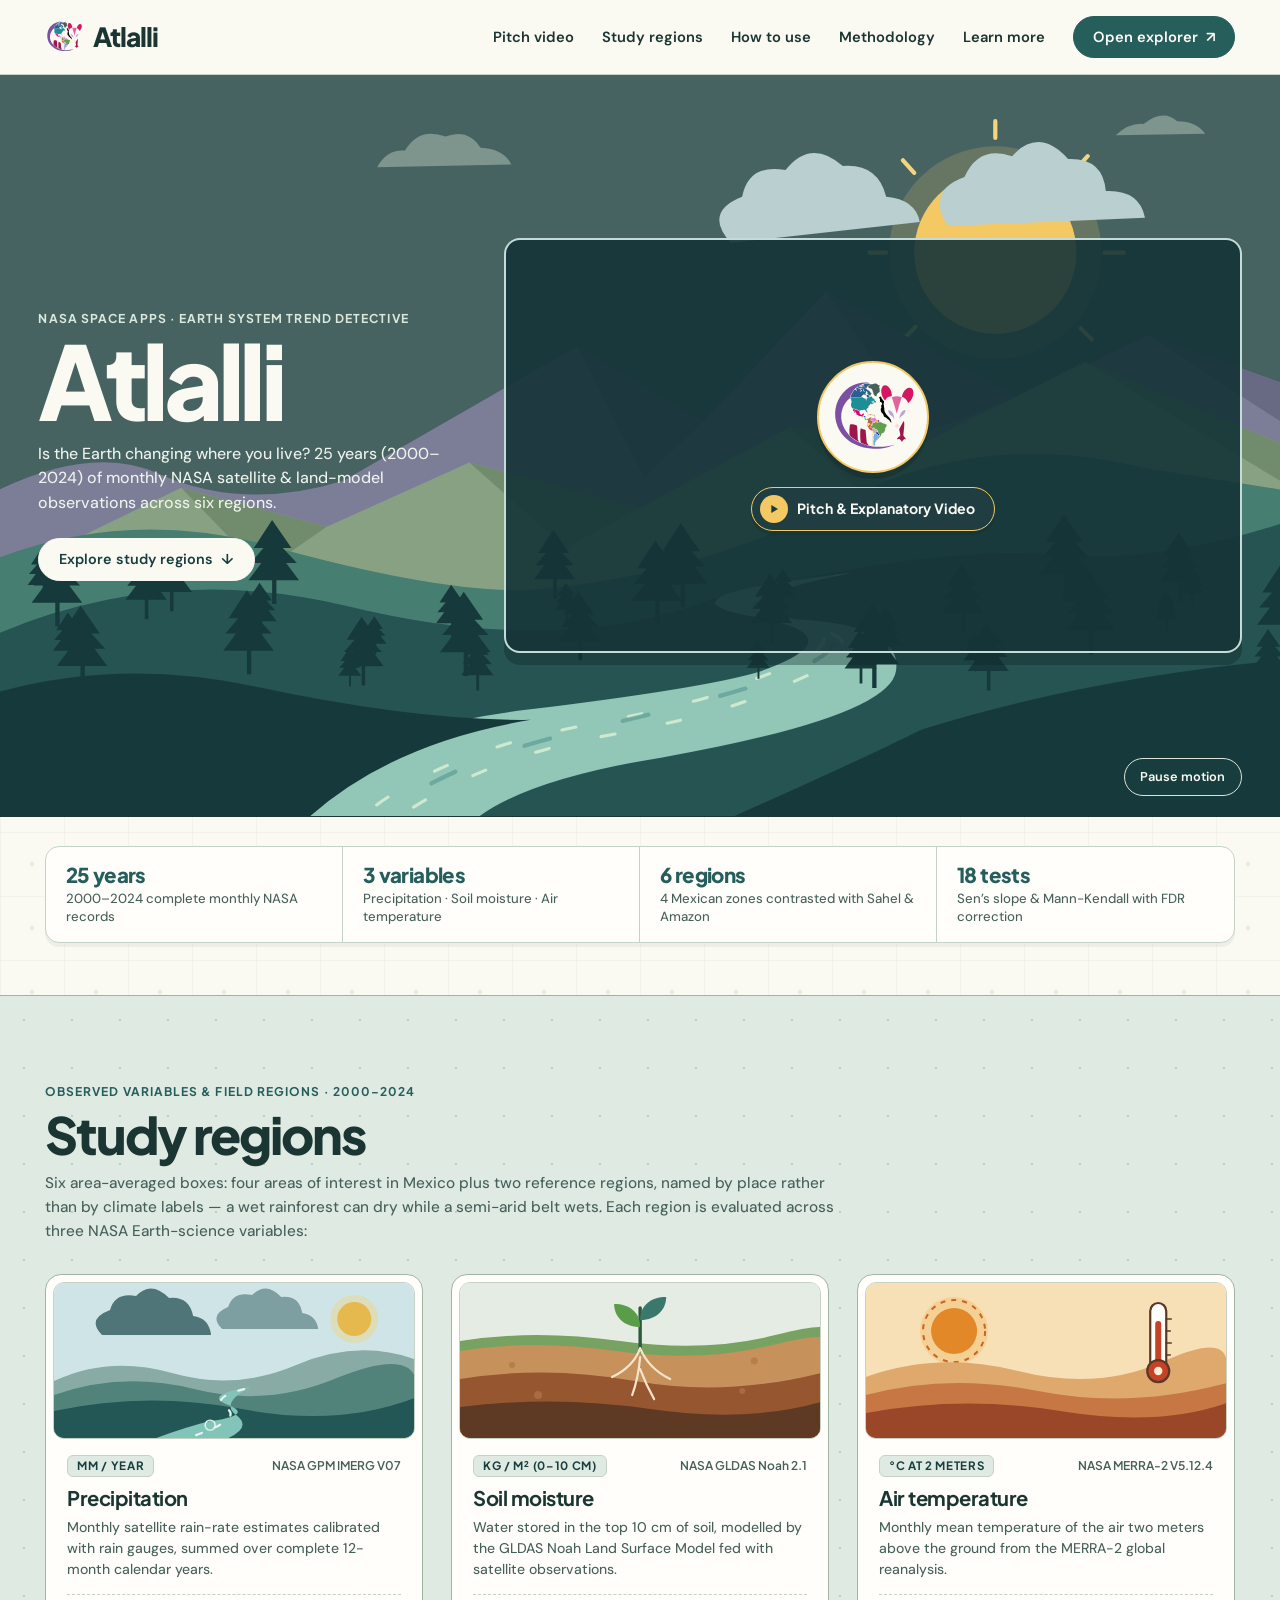
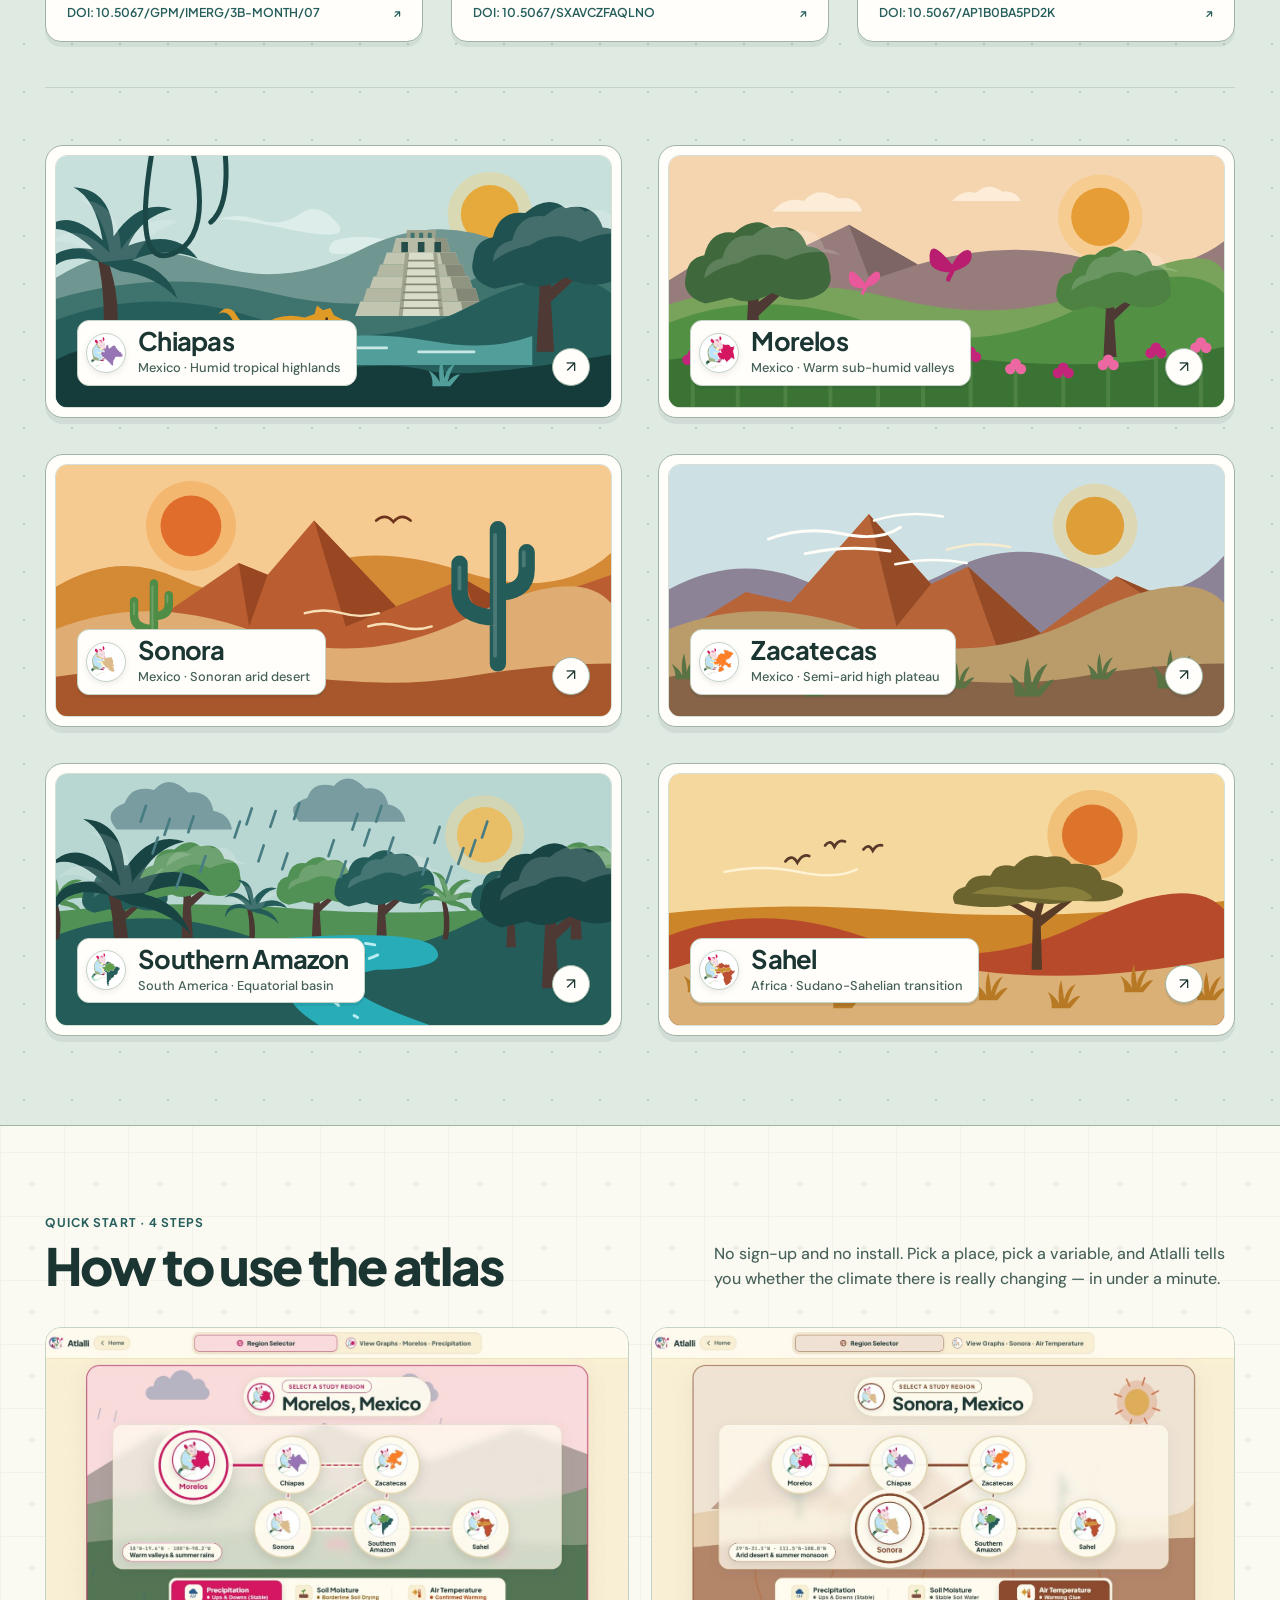
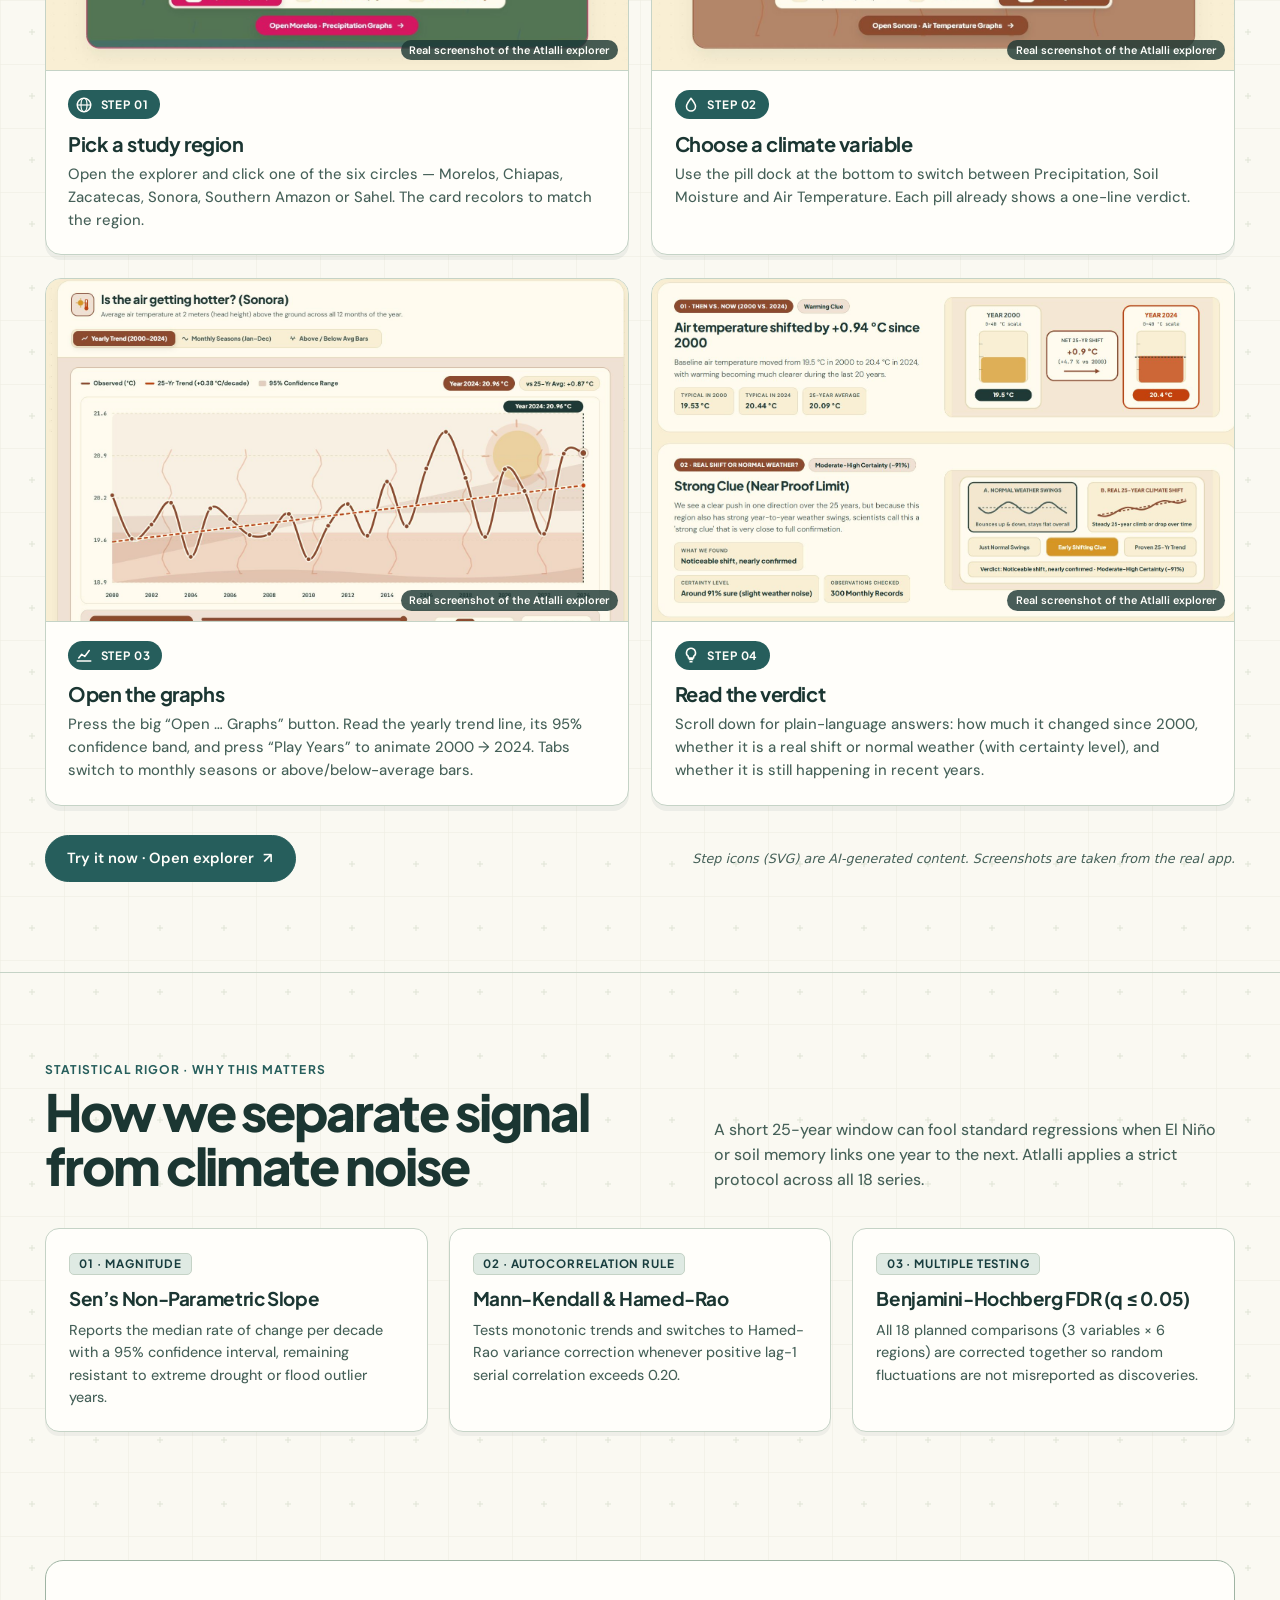
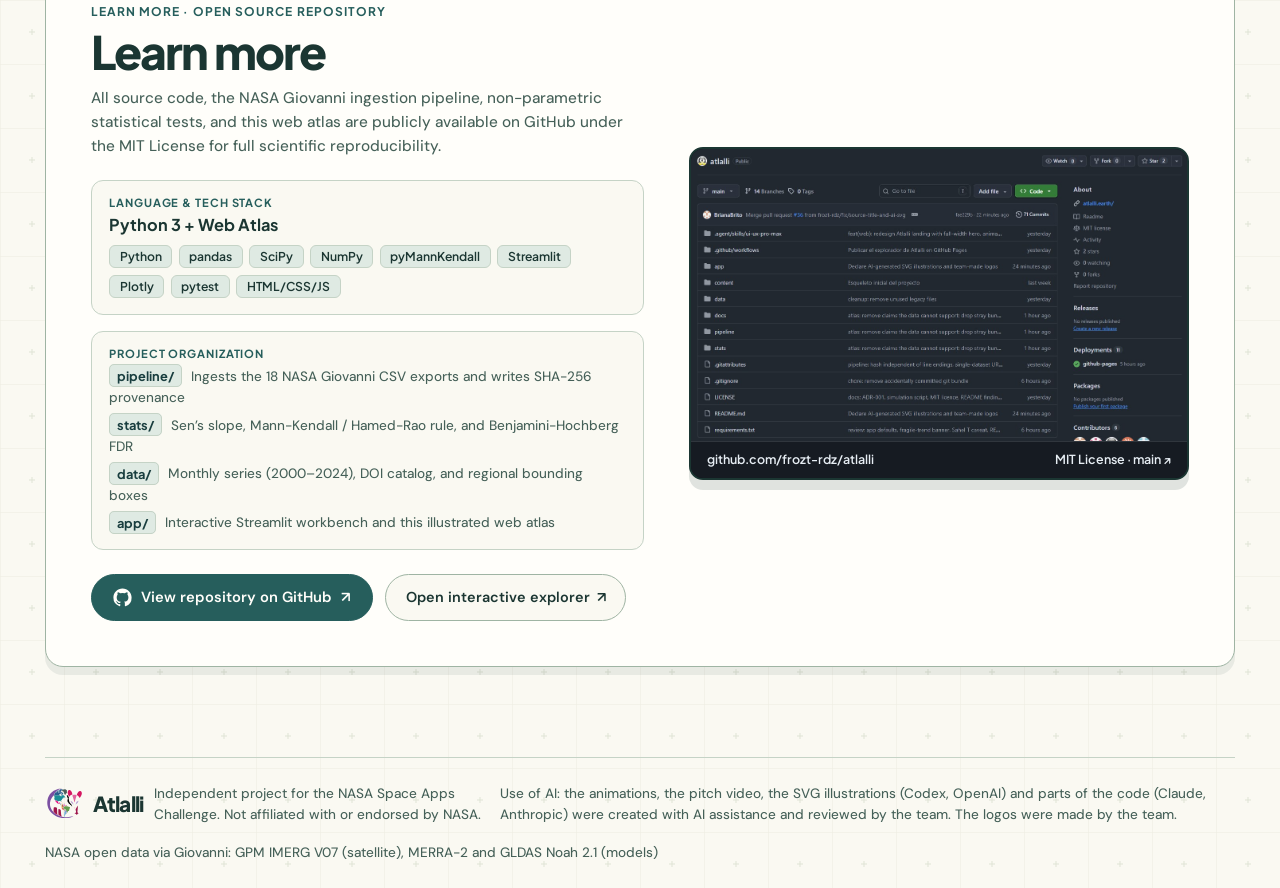
==== commit f8f1760c: "web: update repository screenshot to frozt-rdz/atlalli Co-Authored-By: Claude Opus 5.5 <noreply@anth" ====
--- a/app/web/index.html
+++ b/app/web/index.html
@@ -12,25 +12,6 @@
     <link rel="stylesheet" href="atlas.css">
   </head>
   <body>
-    <!-- Opening animation (atlalli-apertura.mp4, 6 s). Plays once per browser session; skippable. -->
-    <div id="intro" role="dialog" aria-label="Atlalli opening animation" hidden>
-      <video id="intro-video" muted playsinline preload="auto" aria-hidden="true">
-        <source src="atlalli-apertura.mp4" type="video/mp4">
-      </video>
-      <button id="intro-skip" type="button">Skip</button>
-    </div>
-    <script>
-      (function () {
-        var seen = false;
-        try { seen = sessionStorage.getItem("atlalli-intro") === "1"; } catch (e) {}
-        var reduce = window.matchMedia && matchMedia("(prefers-reduced-motion: reduce)").matches;
-        if (!seen && !reduce) {
-          document.getElementById("intro").hidden = false;
-          document.documentElement.classList.add("intro-on");
-        }
-      })();
-    </script>
-
     <a class="skip" href="#regions">
       Skip to study regions
     </a>
@@ -85,9 +66,6 @@
           </a>
           <a href="#repo">
             Learn more
-          </a>
-          <a href="#about">
-            About us
           </a>
           <a class="explore" href="explorar/index.html?region=morelos&amp;var=precipitation_rate&amp;page=selector">
             Open explorer
@@ -225,8 +203,6 @@
               </div>
 
               <!-- AI-generated pitch video slot with official Atlalli logo above play button -->
-              <div class="peek-wrap">
-                <img class="peek peek-hero" src="tlacuache-asomandose-web.svg" alt="" aria-hidden="true" width="140" height="135" decoding="async">
               <div class="pitch-video-slot" id="pitch-video-slot">
                 <div class="video-placeholder">
                   <div class="video-logo-badge">
@@ -241,7 +217,6 @@
                     <span>Pitch &amp; Explanatory Video</span>
                   </button>
                 </div>
-              </div>
               </div>
             </div>
 
@@ -820,7 +795,6 @@
       <section id="methods" aria-labelledby="methods-title">
         <div class="methods-shell">
           <div class="methods-intro">
-            <div class="walk-lane" aria-hidden="true"><span class="walker"></span></div>
             <div>
               <p class="section-kicker">STATISTICAL RIGOR · WHY THIS MATTERS</p>
               <h2 id="methods-title">How we separate signal from climate noise</h2>
@@ -911,9 +885,8 @@
             </div>
 
             <div class="repo-visual">
-              <img class="peek peek-repo" src="tlacuache-asomandose-web.svg" alt="" aria-hidden="true" width="140" height="135" loading="lazy" decoding="async">
               <a class="repo-shot-frame" href="https://github.com/frozt-rdz/atlalli" target="_blank" rel="noopener noreferrer" aria-label="Open frozt-rdz/atlalli repository on GitHub">
-                <img src="github-repo.jpg" width="760" height="528" alt="Preview of the frozt-rdz/atlalli GitHub repository showing app, content, data, docs, pipeline, and stats folders" loading="lazy">
+                <img src="github-repo.jpg" width="1245" height="732" alt="Preview of the frozt-rdz/atlalli GitHub repository showing app, content, data, docs, pipeline, and stats folders" loading="lazy">
                 <span class="repo-shot-caption">
                   <span>github.com/frozt-rdz/atlalli</span>
                   <span>MIT License · main ↗</span>
@@ -921,112 +894,6 @@
               </a>
             </div>
           </div>
-        </div>
-      </section>
-
-      <!-- About us: name origin + team (each member reuses one region scene) -->
-      <section id="about" aria-labelledby="about-title">
-        <div class="about-shell">
-          <div class="about-card">
-            <div class="about-head">
-              <p class="section-kicker">ABOUT US · THE NAME AND THE TEAM</p>
-              <h2 id="about-title">About us</h2>
-              <p class="about-etymology" aria-label="Atlalli equals atl plus tlalli">
-                <span class="ety"><b>atl</b><small>water</small></span>
-                <span class="ety-op" aria-hidden="true">+</span>
-                <span class="ety"><b>tlalli</b><small>earth</small></span>
-                <span class="ety-op" aria-hidden="true">=</span>
-                <span class="ety ety-result"><b>Atlalli</b><small>water &amp; land</small></span>
-              </p>
-            </div>
-            <div class="about-text">
-              <p>Atlalli comes from Nahuatl, the language behind the names of many places in Morelos, including Zacatepec, home of our university. It is formed by two words, <em>atl</em> (water) and <em>tlalli</em> (earth), and can be read as “water and land,” the two elements at the heart of this project, or as “land watered by rain,” the link between rainfall and the soil that receives it.</p>
-              <p>The name also reflects our method. Of the three variables Atlalli analyzes, two are precisely that pair: precipitation, the water that falls, and soil moisture, the water the land retains. The third, air temperature, completes the picture of how the Earth system is changing.</p>
-              <p>We chose it because it carries our roots in Morelos and because it expresses our idea: to understand how the planet is changing, we start with what sustains life where we live: its water and its land.</p>
-            </div>
-          </div>
-
-          <h3 class="team-title">The team</h3>
-          <ul class="team-grid">
-            <li>
-              <a class="member" data-region="morelos" href="https://github.com/BrianaBrito" target="_blank" rel="noopener noreferrer" aria-label="BrianaBrito on GitHub">
-                <span class="member-scene" aria-hidden="true"></span>
-                <span class="member-body">
-                  <img class="member-badge" src="LOGO_MORELOS.svg" width="44" height="44" alt="">
-                  <span class="member-text">
-                    <strong>BrianaBrito</strong>
-                    <small>github.com/BrianaBrito</small>
-                  </span>
-                  <span class="member-go" aria-hidden="true">↗</span>
-                </span>
-              </a>
-            </li>
-            <li>
-              <a class="member" data-region="chiapas" href="https://github.com/cristoballongares" target="_blank" rel="noopener noreferrer" aria-label="cristoballongares on GitHub">
-                <span class="member-scene" aria-hidden="true"></span>
-                <span class="member-body">
-                  <img class="member-badge" src="LOGO_CHIAPAS.svg" width="44" height="44" alt="">
-                  <span class="member-text">
-                    <strong>cristoballongares</strong>
-                    <small>github.com/cristoballongares</small>
-                  </span>
-                  <span class="member-go" aria-hidden="true">↗</span>
-                </span>
-              </a>
-            </li>
-            <li>
-              <a class="member" data-region="sonora" href="https://github.com/frozt-rdz" target="_blank" rel="noopener noreferrer" aria-label="frozt-rdz on GitHub">
-                <span class="member-scene" aria-hidden="true"></span>
-                <span class="member-body">
-                  <img class="member-badge" src="LOGO_SONORA.svg" width="44" height="44" alt="">
-                  <span class="member-text">
-                    <strong>frozt-rdz</strong>
-                    <small>github.com/frozt-rdz</small>
-                  </span>
-                  <span class="member-go" aria-hidden="true">↗</span>
-                </span>
-              </a>
-            </li>
-            <li>
-              <a class="member" data-region="zacatecas" href="https://github.com/Jesus-502" target="_blank" rel="noopener noreferrer" aria-label="Jesus-502 on GitHub">
-                <span class="member-scene" aria-hidden="true"></span>
-                <span class="member-body">
-                  <img class="member-badge" src="LOGO_ZACATECAS.svg" width="44" height="44" alt="">
-                  <span class="member-text">
-                    <strong>Jesus-502</strong>
-                    <small>github.com/Jesus-502</small>
-                  </span>
-                  <span class="member-go" aria-hidden="true">↗</span>
-                </span>
-              </a>
-            </li>
-            <li>
-              <a class="member" data-region="south_amazon" href="https://github.com/SajiVoid" target="_blank" rel="noopener noreferrer" aria-label="SajiVoid on GitHub">
-                <span class="member-scene" aria-hidden="true"></span>
-                <span class="member-body">
-                  <img class="member-badge" src="LOGO_AMAZONIA.svg" width="44" height="44" alt="">
-                  <span class="member-text">
-                    <strong>SajiVoid</strong>
-                    <small>github.com/SajiVoid</small>
-                  </span>
-                  <span class="member-go" aria-hidden="true">↗</span>
-                </span>
-              </a>
-            </li>
-            <li>
-              <a class="member" data-region="sahel" href="https://github.com/David-M17" target="_blank" rel="noopener noreferrer" aria-label="David-M17 on GitHub">
-                <span class="member-scene" aria-hidden="true"></span>
-                <span class="member-body">
-                  <img class="member-badge" src="LOGO_AZAHEL.svg" width="44" height="44" alt="">
-                  <span class="member-text">
-                    <strong>David-M17</strong>
-                    <small>github.com/David-M17</small>
-                  </span>
-                  <span class="member-go" aria-hidden="true">↗</span>
-                </span>
-              </a>
-            </li>
-          </ul>
         </div>
       </section>
     </main>
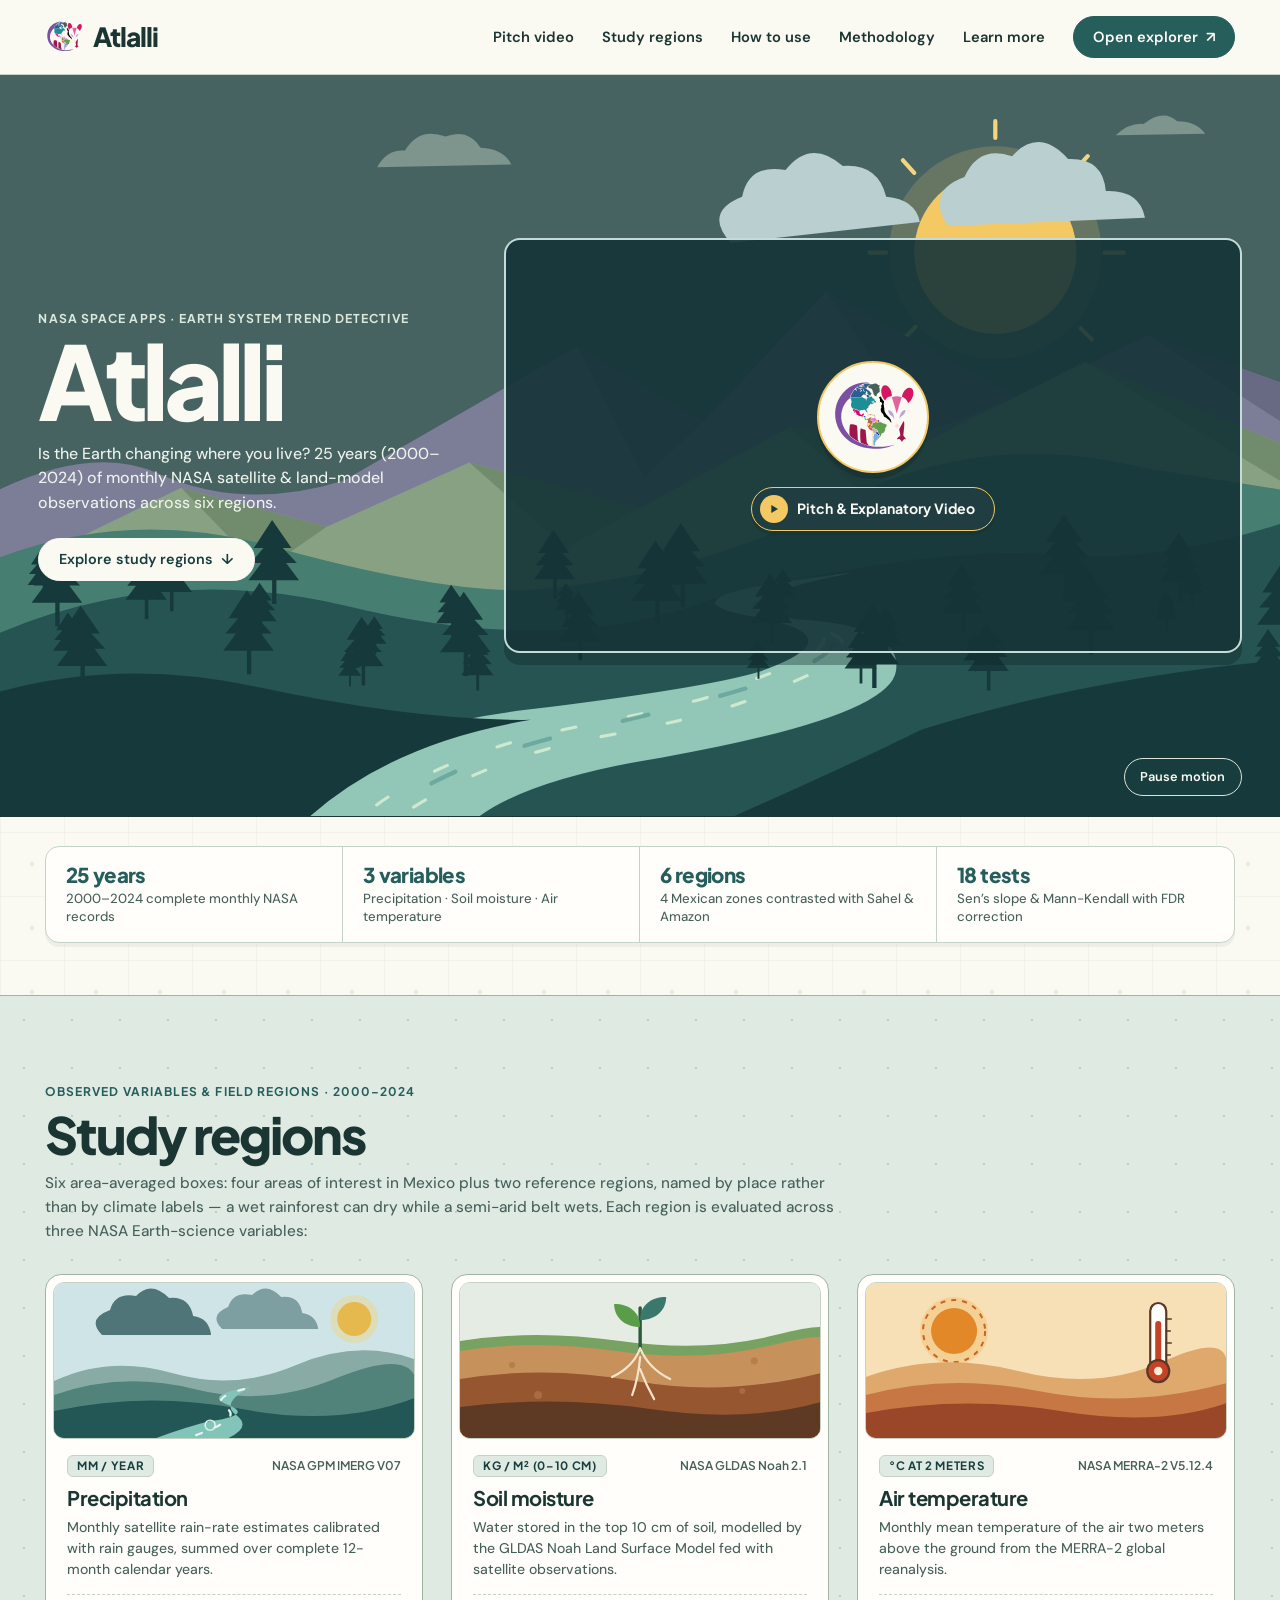
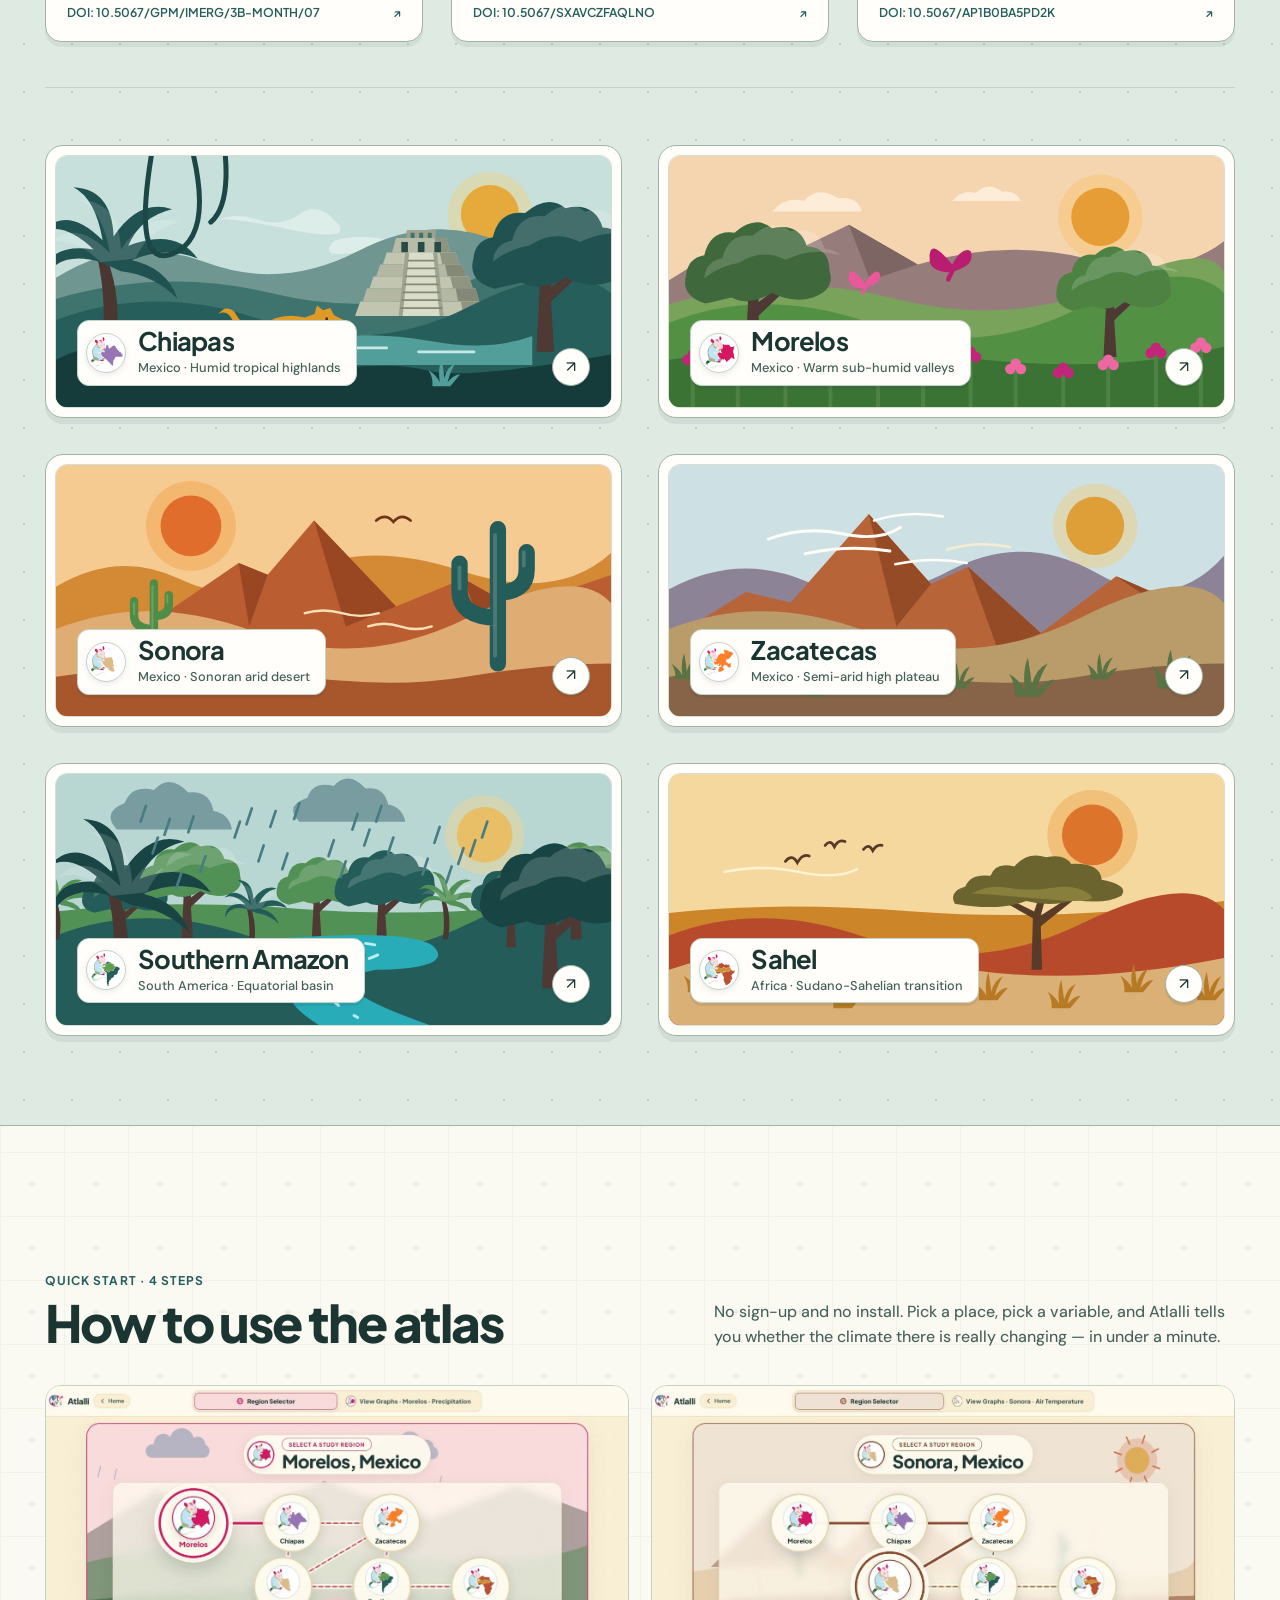
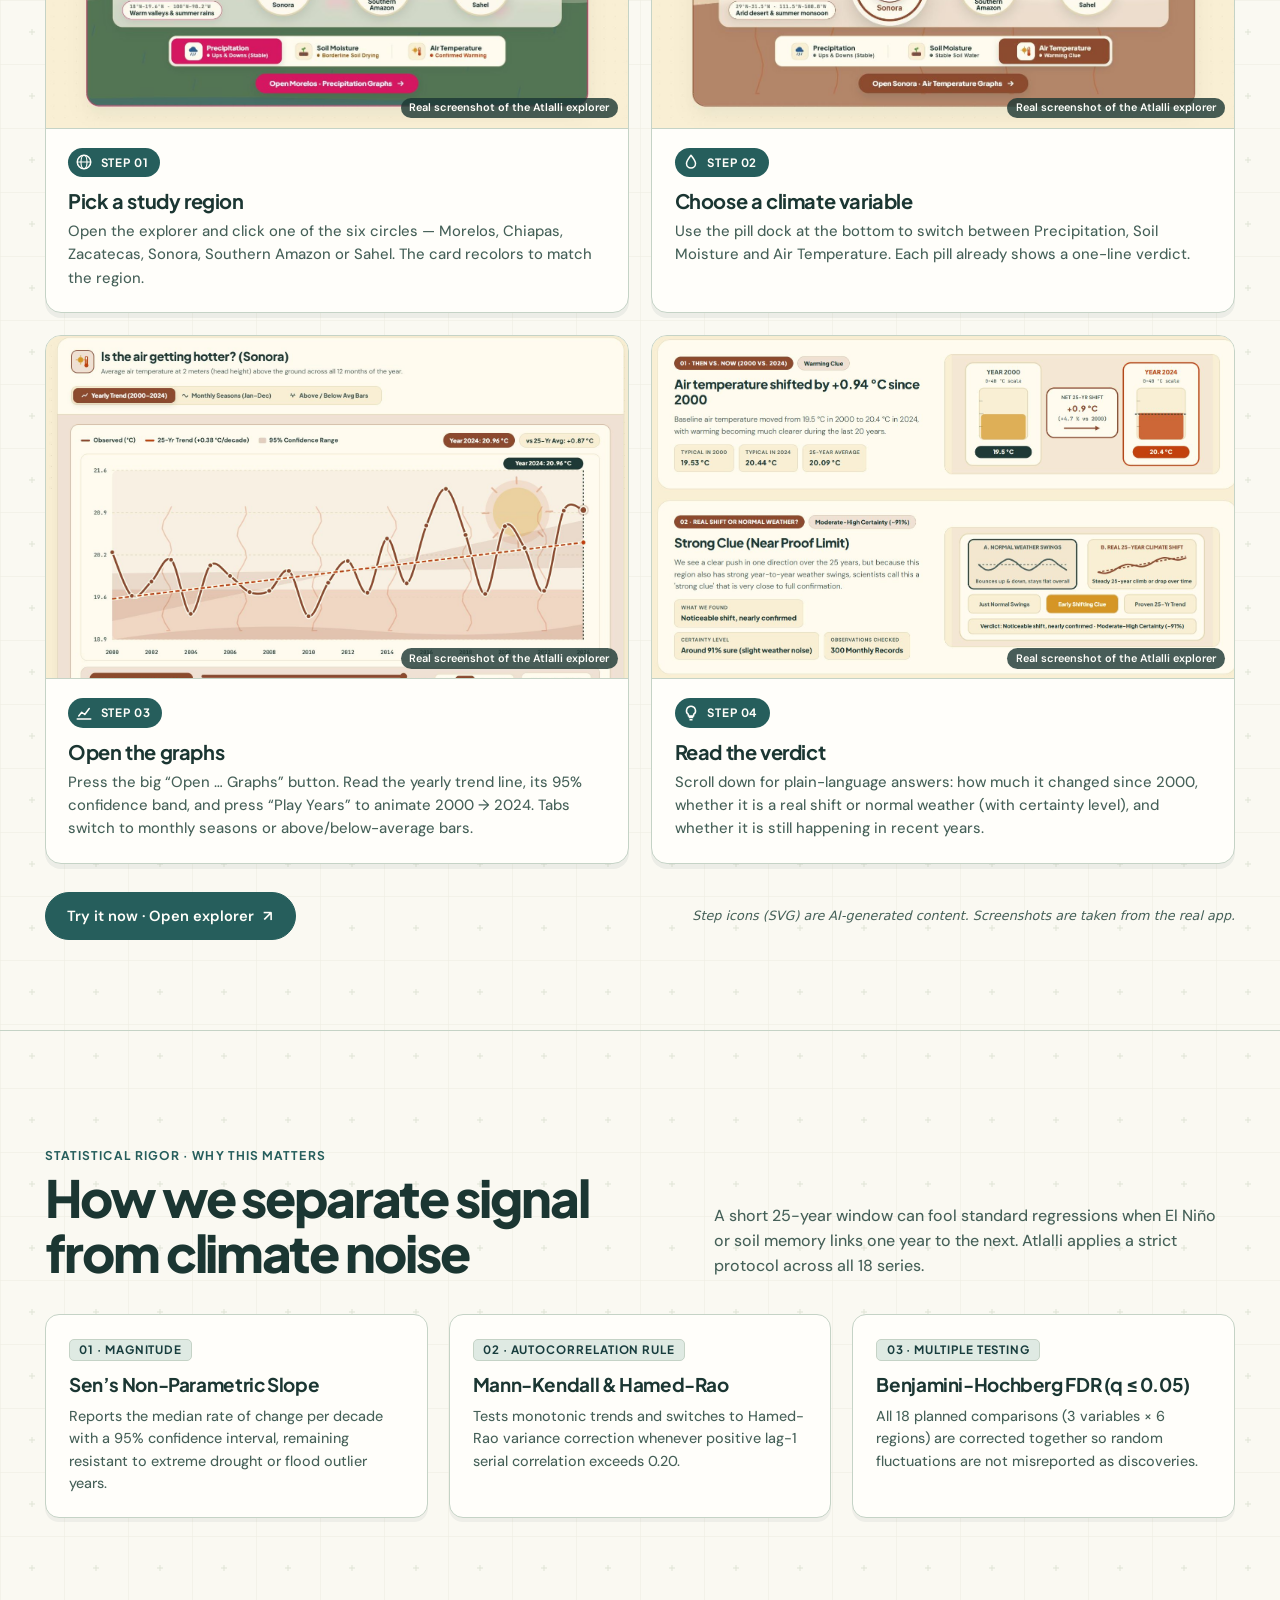
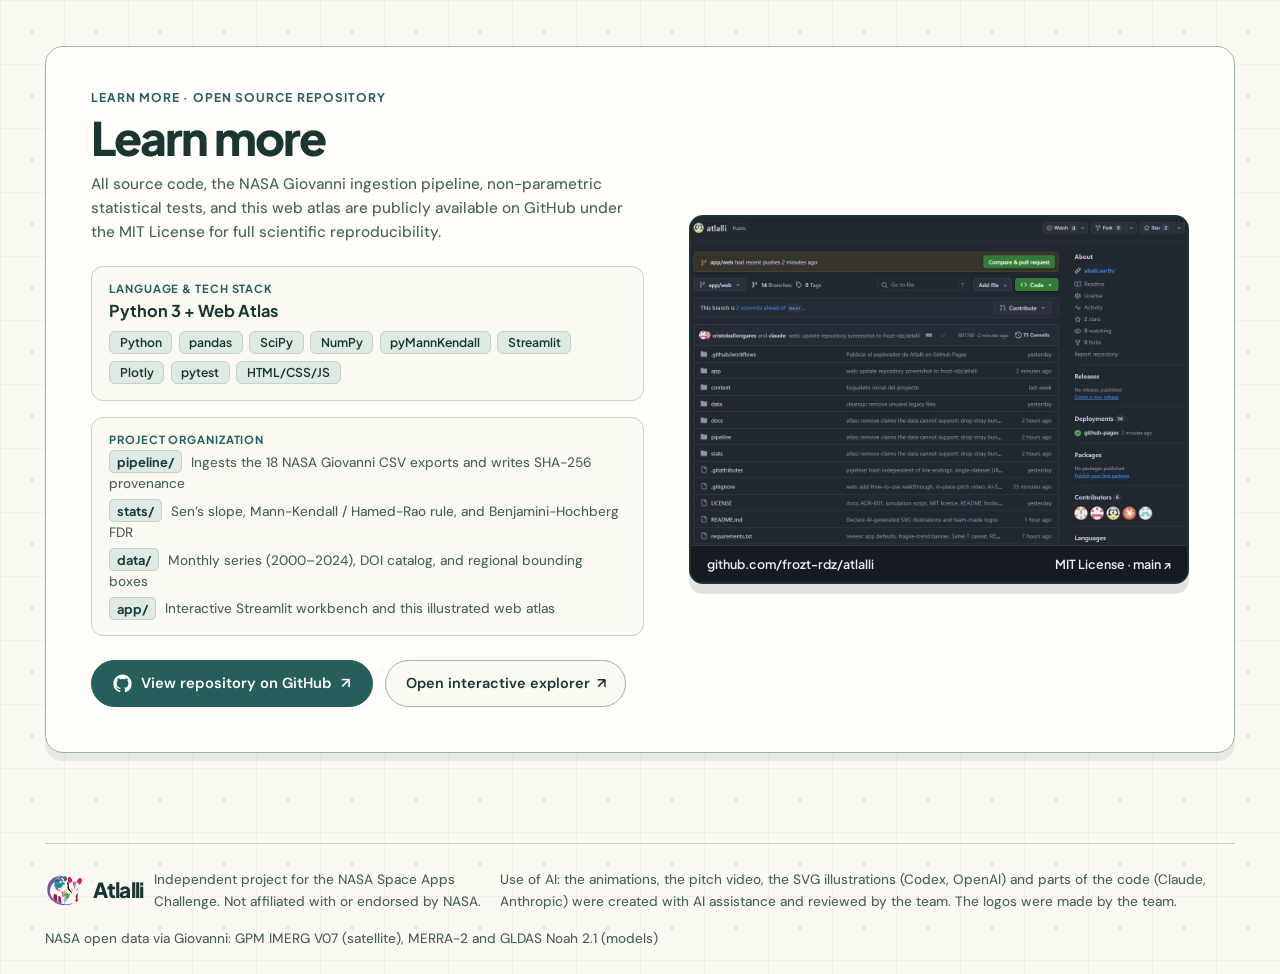
==== commit 461d1f01: "web: refresh repository screenshot (without .agent folder) Co-Authored-By: Claude Opus 5.5 <noreply@" ====
--- a/app/web/index.html
+++ b/app/web/index.html
@@ -886,7 +886,7 @@
 
             <div class="repo-visual">
               <a class="repo-shot-frame" href="https://github.com/frozt-rdz/atlalli" target="_blank" rel="noopener noreferrer" aria-label="Open frozt-rdz/atlalli repository on GitHub">
-                <img src="github-repo.jpg" width="1245" height="732" alt="Preview of the frozt-rdz/atlalli GitHub repository showing app, content, data, docs, pipeline, and stats folders" loading="lazy">
+                <img src="github-repo.jpg" width="1230" height="814" alt="Preview of the frozt-rdz/atlalli GitHub repository showing app, content, data, docs, pipeline, and stats folders" loading="lazy">
                 <span class="repo-shot-caption">
                   <span>github.com/frozt-rdz/atlalli</span>
                   <span>MIT License · main ↗</span>
--- a/app/web/atlas.css
+++ b/app/web/atlas.css
@@ -1815,7 +1815,7 @@
   top: 0;
   right: 0;
   width: 46%;
-  height: 58px;
+  height: 80px;
   overflow: hidden;
   pointer-events: none;
 }
@@ -1823,15 +1823,15 @@
   position: absolute;
   left: 0;
   bottom: 0;
-  width: 114px;
-  height: 58px;
-  background: url("tlacuache-camina-sprite.png") 0 0 / 1368px 58px no-repeat;
-  animation: walk-steps 0.9s steps(12) infinite, walk-across 11s linear infinite;
-}
-@keyframes walk-steps { to { background-position-x: -1368px; } }
+  width: 97px;
+  height: 76px;
+  background: url("tlacuache-camina-sprite.png") 0 0 / 1169px 76px no-repeat;
+  animation: walk-steps 0.34s steps(12) infinite, walk-across 9s linear infinite;
+}
+@keyframes walk-steps { to { background-position-x: -1169px; } }
 @keyframes walk-across {
-  from { transform: translateX(-130px); }
-  to { transform: translateX(calc(46vw * 0.93 + 130px)); }
+  from { transform: translateX(-110px); }
+  to { transform: translateX(calc(46vw * 0.93 + 110px)); }
 }
 
 /* ================= ABOUT US ================= */
@@ -1918,6 +1918,8 @@
 .member-text small { color: var(--muted); font-size: 0.8rem; overflow-wrap: anywhere; }
 .member-go { color: var(--green); font-weight: 700; }
 
+@media (min-width: 1061px) { .methods-lead { margin-top: 84px; } }
+
 @media (max-width: 1060px) {
   .about-card { grid-template-columns: 1fr; }
   .team-grid { grid-template-columns: repeat(2, minmax(0, 1fr)); }
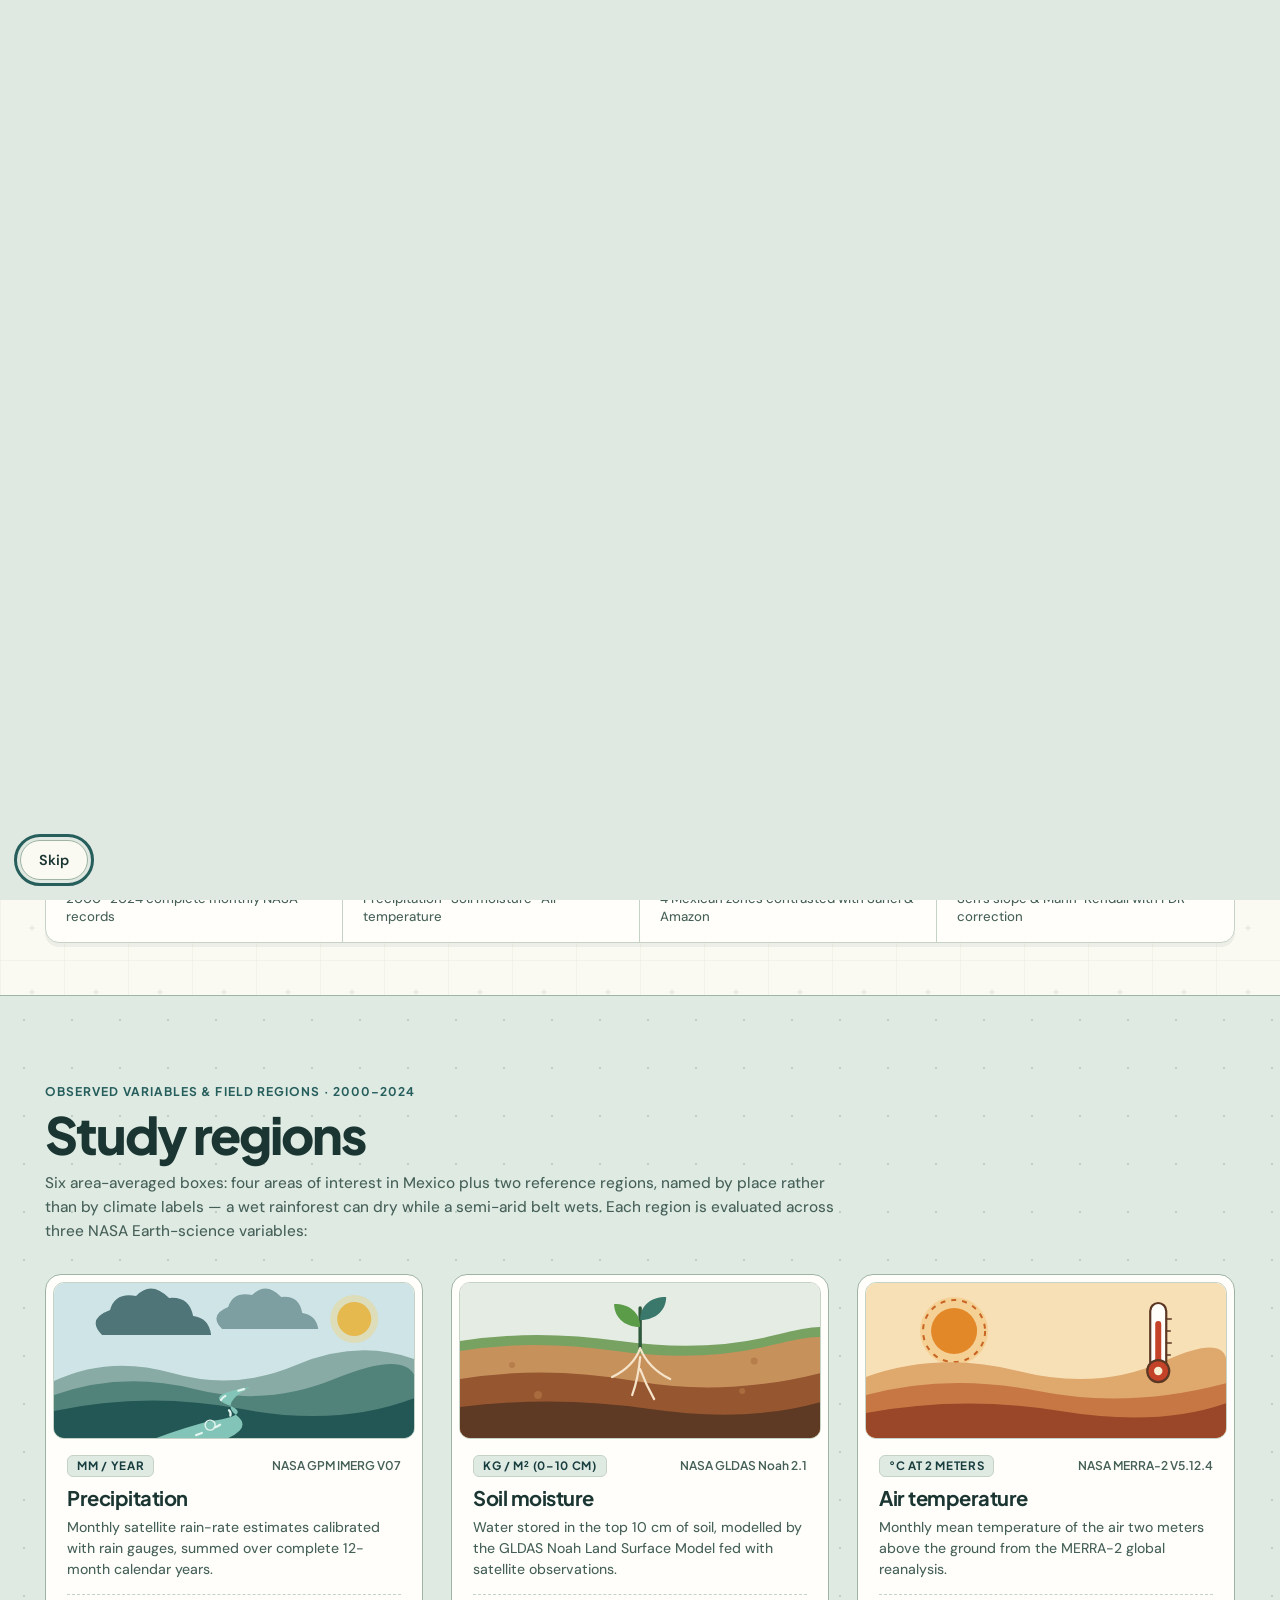
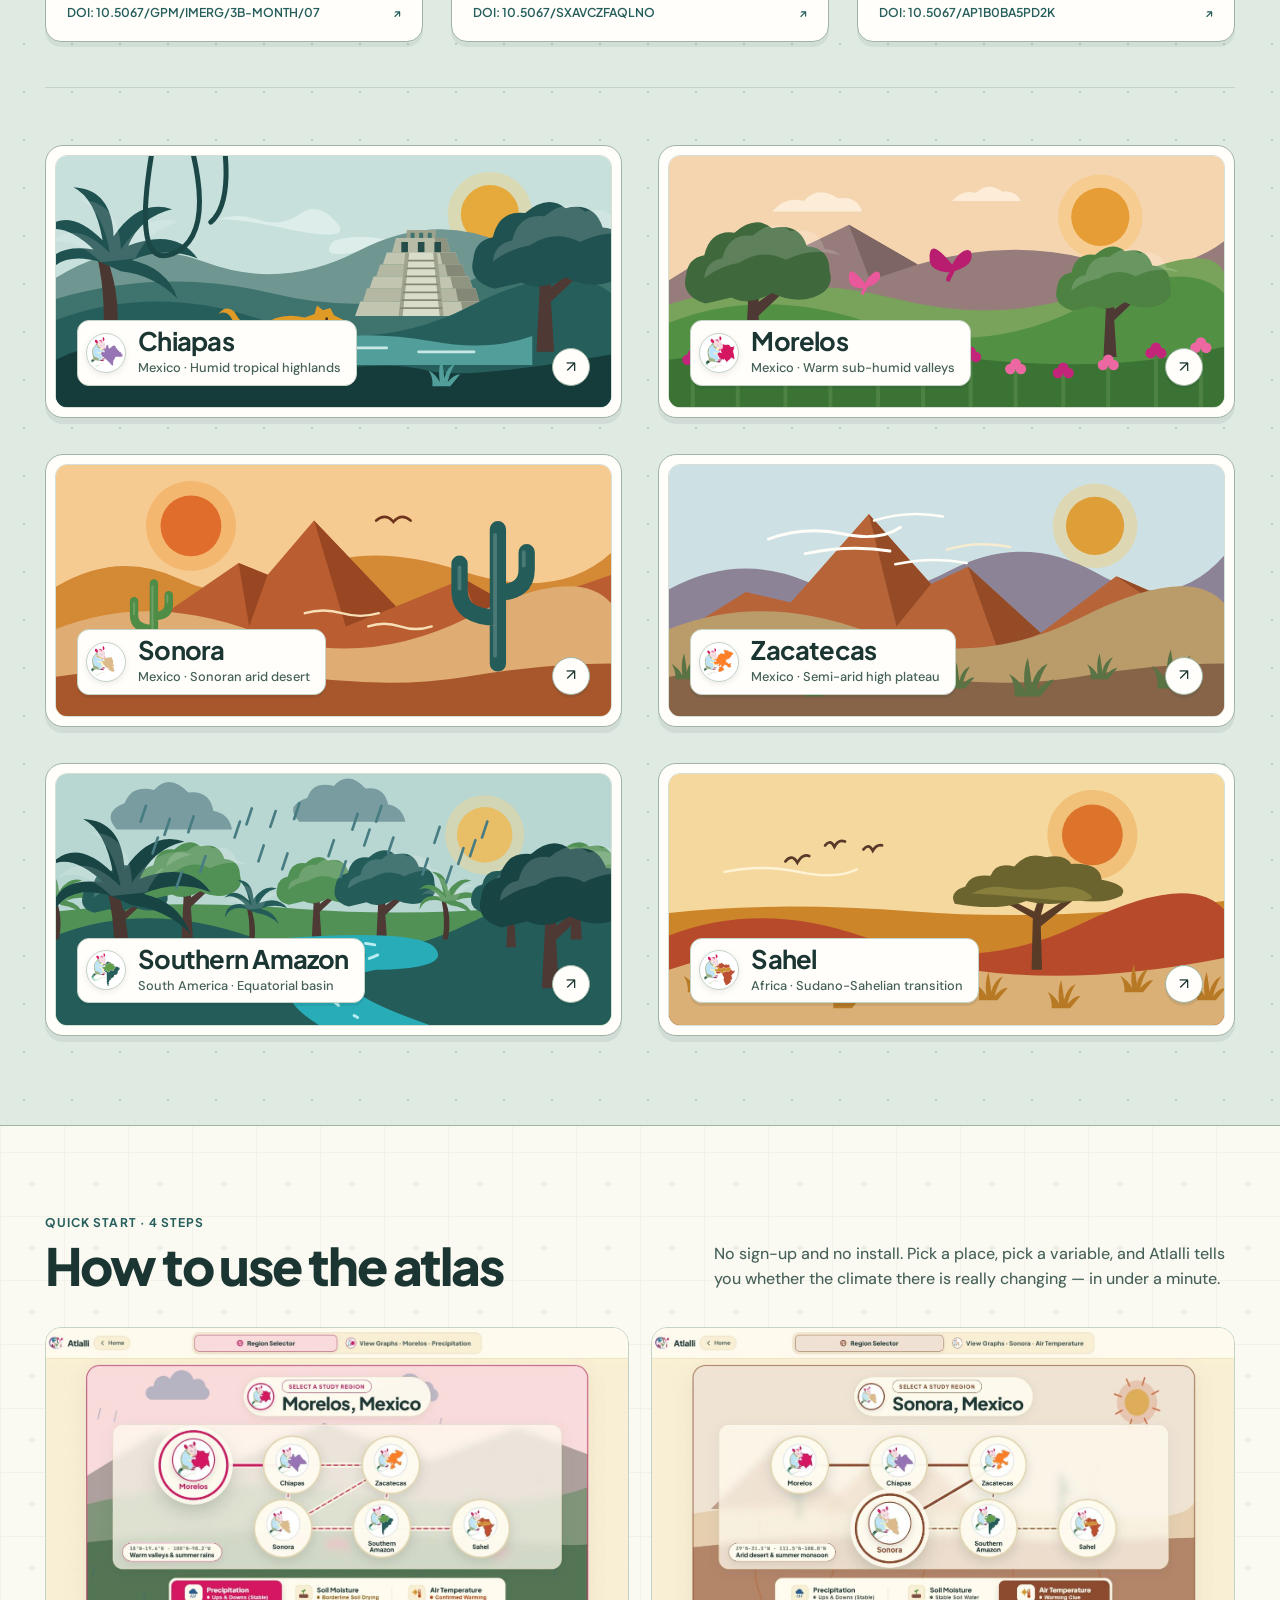
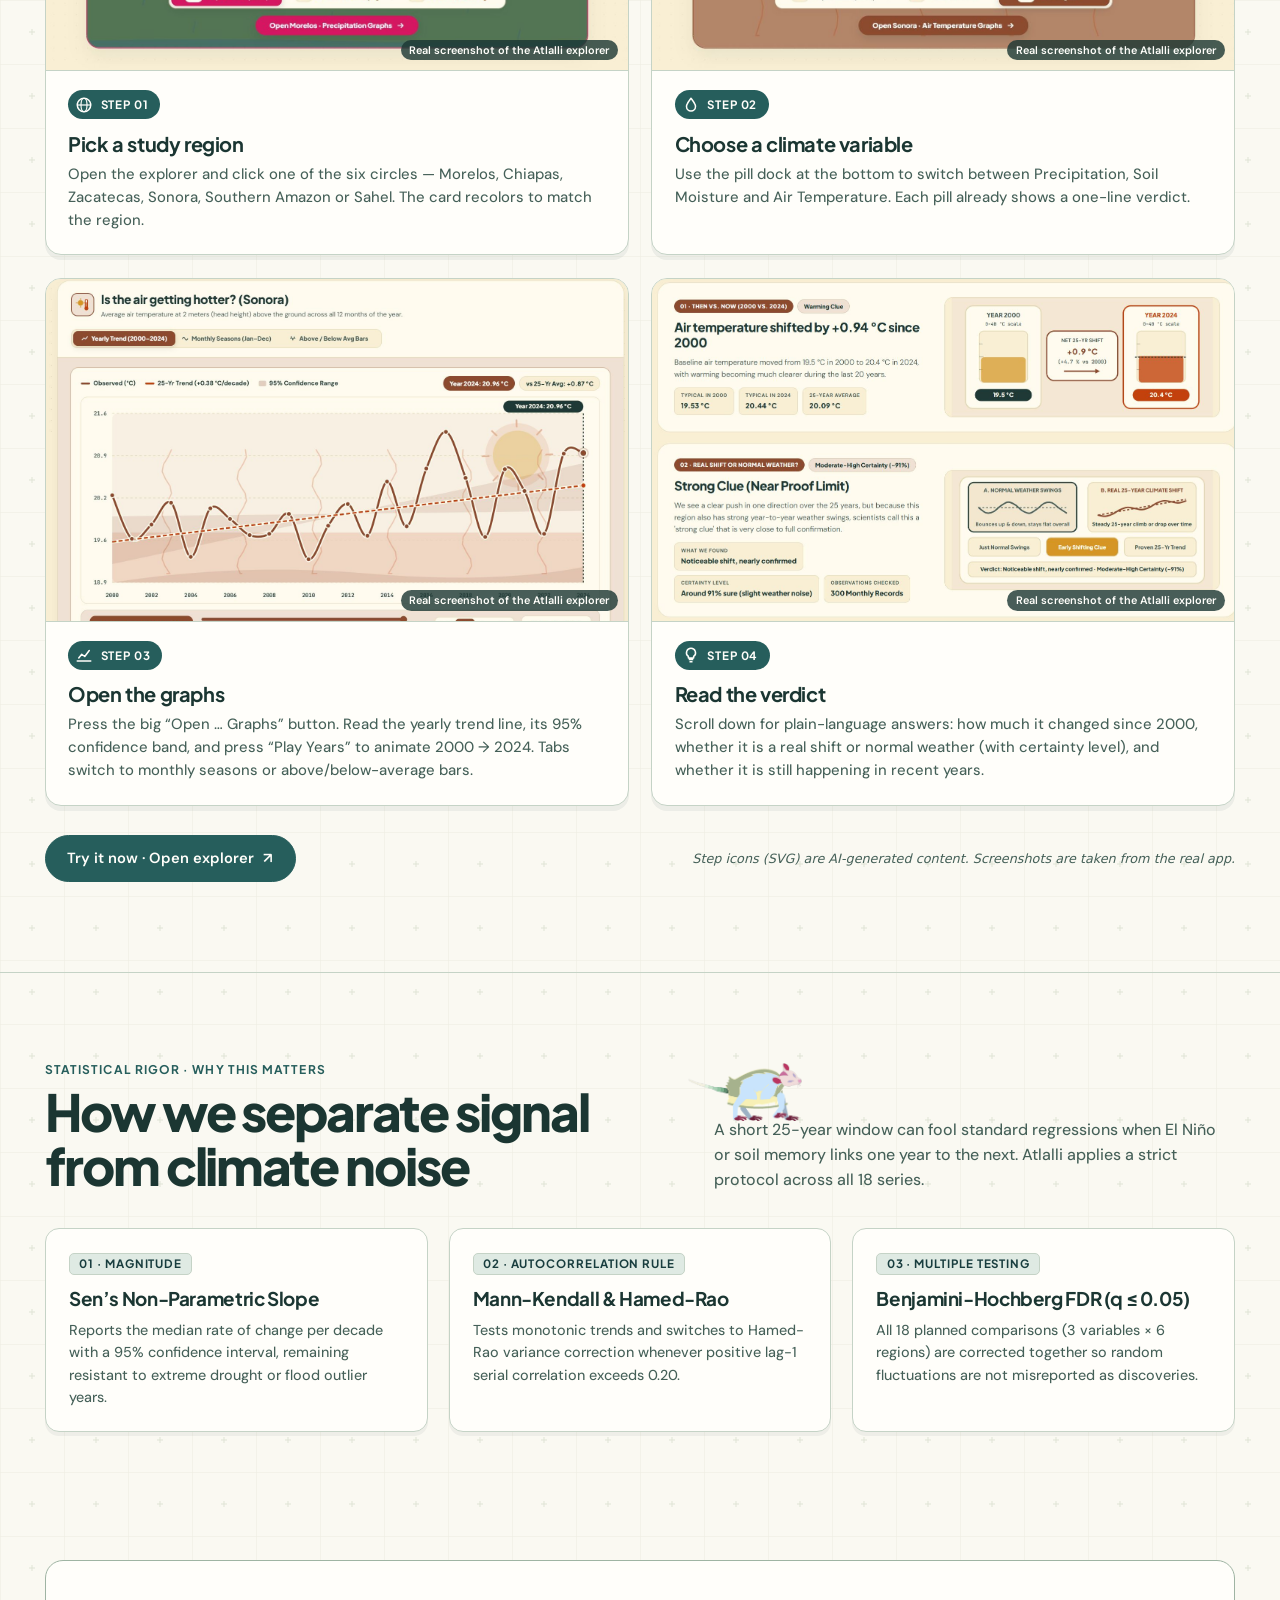
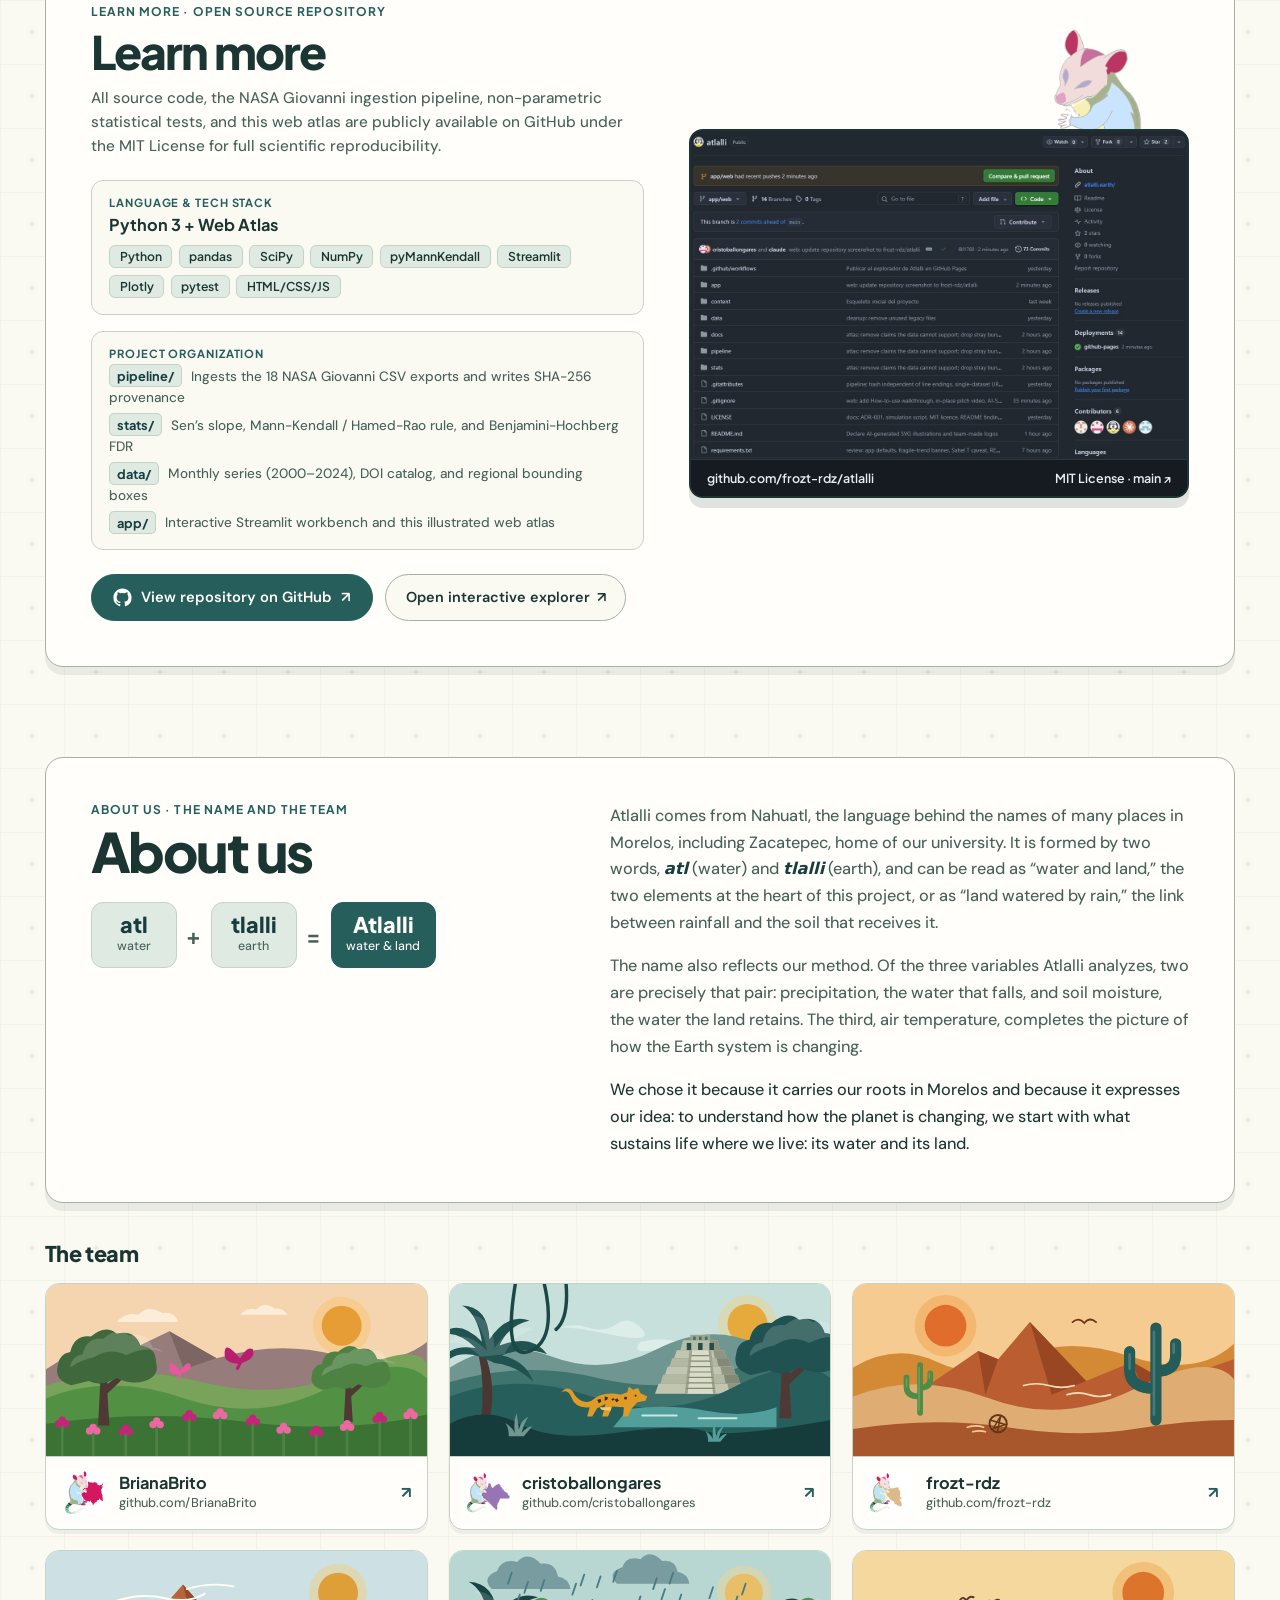
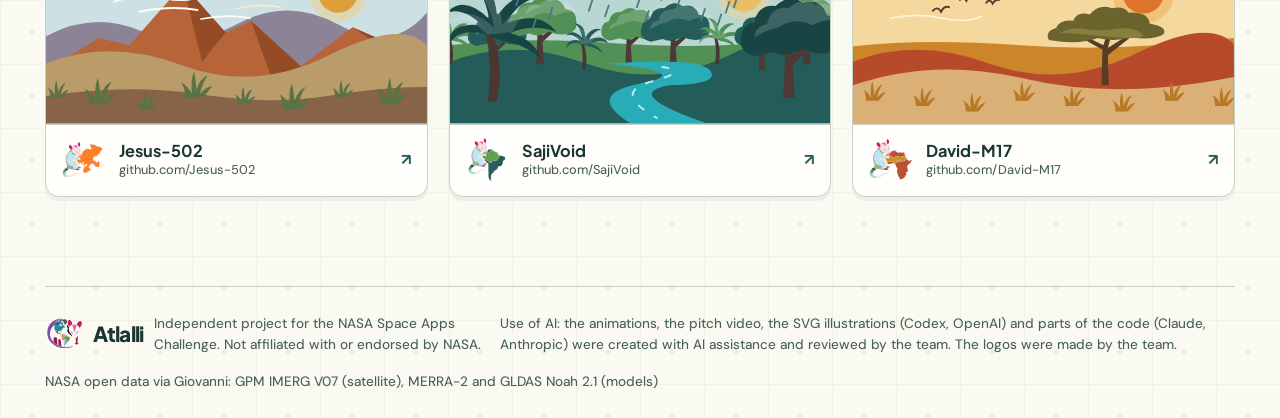
==== commit 40868535: "Merge pull request #37 from frozt-rdz/feature/web-animations-about feat(web): opening animation, pee" ====
--- a/app/web/index.html
+++ b/app/web/index.html
@@ -12,6 +12,25 @@
     <link rel="stylesheet" href="atlas.css">
   </head>
   <body>
+    <!-- Opening animation (atlalli-apertura.mp4, 6 s). Plays once per browser session; skippable. -->
+    <div id="intro" role="dialog" aria-label="Atlalli opening animation" hidden>
+      <video id="intro-video" muted playsinline preload="auto" aria-hidden="true">
+        <source src="atlalli-apertura.mp4" type="video/mp4">
+      </video>
+      <button id="intro-skip" type="button">Skip</button>
+    </div>
+    <script>
+      (function () {
+        var seen = false;
+        try { seen = sessionStorage.getItem("atlalli-intro") === "1"; } catch (e) {}
+        var reduce = window.matchMedia && matchMedia("(prefers-reduced-motion: reduce)").matches;
+        if (!seen && !reduce) {
+          document.getElementById("intro").hidden = false;
+          document.documentElement.classList.add("intro-on");
+        }
+      })();
+    </script>
+
     <a class="skip" href="#regions">
       Skip to study regions
     </a>
@@ -66,6 +85,9 @@
           </a>
           <a href="#repo">
             Learn more
+          </a>
+          <a href="#about">
+            About us
           </a>
           <a class="explore" href="explorar/index.html?region=morelos&amp;var=precipitation_rate&amp;page=selector">
             Open explorer
@@ -203,6 +225,8 @@
               </div>
 
               <!-- AI-generated pitch video slot with official Atlalli logo above play button -->
+              <div class="peek-wrap">
+                <img class="peek peek-hero" src="tlacuache-asomandose-web.svg" alt="" aria-hidden="true" width="140" height="135" decoding="async">
               <div class="pitch-video-slot" id="pitch-video-slot">
                 <div class="video-placeholder">
                   <div class="video-logo-badge">
@@ -217,6 +241,7 @@
                     <span>Pitch &amp; Explanatory Video</span>
                   </button>
                 </div>
+              </div>
               </div>
             </div>
 
@@ -795,6 +820,7 @@
       <section id="methods" aria-labelledby="methods-title">
         <div class="methods-shell">
           <div class="methods-intro">
+            <div class="walk-lane" aria-hidden="true"><span class="walker"></span></div>
             <div>
               <p class="section-kicker">STATISTICAL RIGOR · WHY THIS MATTERS</p>
               <h2 id="methods-title">How we separate signal from climate noise</h2>
@@ -885,6 +911,7 @@
             </div>
 
             <div class="repo-visual">
+              <img class="peek peek-repo" src="tlacuache-asomandose-web.svg" alt="" aria-hidden="true" width="140" height="135" loading="lazy" decoding="async">
               <a class="repo-shot-frame" href="https://github.com/frozt-rdz/atlalli" target="_blank" rel="noopener noreferrer" aria-label="Open frozt-rdz/atlalli repository on GitHub">
                 <img src="github-repo.jpg" width="1230" height="814" alt="Preview of the frozt-rdz/atlalli GitHub repository showing app, content, data, docs, pipeline, and stats folders" loading="lazy">
                 <span class="repo-shot-caption">
@@ -894,6 +921,112 @@
               </a>
             </div>
           </div>
+        </div>
+      </section>
+
+      <!-- About us: name origin + team (each member reuses one region scene) -->
+      <section id="about" aria-labelledby="about-title">
+        <div class="about-shell">
+          <div class="about-card">
+            <div class="about-head">
+              <p class="section-kicker">ABOUT US · THE NAME AND THE TEAM</p>
+              <h2 id="about-title">About us</h2>
+              <p class="about-etymology" aria-label="Atlalli equals atl plus tlalli">
+                <span class="ety"><b>atl</b><small>water</small></span>
+                <span class="ety-op" aria-hidden="true">+</span>
+                <span class="ety"><b>tlalli</b><small>earth</small></span>
+                <span class="ety-op" aria-hidden="true">=</span>
+                <span class="ety ety-result"><b>Atlalli</b><small>water &amp; land</small></span>
+              </p>
+            </div>
+            <div class="about-text">
+              <p>Atlalli comes from Nahuatl, the language behind the names of many places in Morelos, including Zacatepec, home of our university. It is formed by two words, <em>atl</em> (water) and <em>tlalli</em> (earth), and can be read as “water and land,” the two elements at the heart of this project, or as “land watered by rain,” the link between rainfall and the soil that receives it.</p>
+              <p>The name also reflects our method. Of the three variables Atlalli analyzes, two are precisely that pair: precipitation, the water that falls, and soil moisture, the water the land retains. The third, air temperature, completes the picture of how the Earth system is changing.</p>
+              <p>We chose it because it carries our roots in Morelos and because it expresses our idea: to understand how the planet is changing, we start with what sustains life where we live: its water and its land.</p>
+            </div>
+          </div>
+
+          <h3 class="team-title">The team</h3>
+          <ul class="team-grid">
+            <li>
+              <a class="member" data-region="morelos" href="https://github.com/BrianaBrito" target="_blank" rel="noopener noreferrer" aria-label="BrianaBrito on GitHub">
+                <span class="member-scene" aria-hidden="true"></span>
+                <span class="member-body">
+                  <img class="member-badge" src="LOGO_MORELOS.svg" width="44" height="44" alt="">
+                  <span class="member-text">
+                    <strong>BrianaBrito</strong>
+                    <small>github.com/BrianaBrito</small>
+                  </span>
+                  <span class="member-go" aria-hidden="true">↗</span>
+                </span>
+              </a>
+            </li>
+            <li>
+              <a class="member" data-region="chiapas" href="https://github.com/cristoballongares" target="_blank" rel="noopener noreferrer" aria-label="cristoballongares on GitHub">
+                <span class="member-scene" aria-hidden="true"></span>
+                <span class="member-body">
+                  <img class="member-badge" src="LOGO_CHIAPAS.svg" width="44" height="44" alt="">
+                  <span class="member-text">
+                    <strong>cristoballongares</strong>
+                    <small>github.com/cristoballongares</small>
+                  </span>
+                  <span class="member-go" aria-hidden="true">↗</span>
+                </span>
+              </a>
+            </li>
+            <li>
+              <a class="member" data-region="sonora" href="https://github.com/frozt-rdz" target="_blank" rel="noopener noreferrer" aria-label="frozt-rdz on GitHub">
+                <span class="member-scene" aria-hidden="true"></span>
+                <span class="member-body">
+                  <img class="member-badge" src="LOGO_SONORA.svg" width="44" height="44" alt="">
+                  <span class="member-text">
+                    <strong>frozt-rdz</strong>
+                    <small>github.com/frozt-rdz</small>
+                  </span>
+                  <span class="member-go" aria-hidden="true">↗</span>
+                </span>
+              </a>
+            </li>
+            <li>
+              <a class="member" data-region="zacatecas" href="https://github.com/Jesus-502" target="_blank" rel="noopener noreferrer" aria-label="Jesus-502 on GitHub">
+                <span class="member-scene" aria-hidden="true"></span>
+                <span class="member-body">
+                  <img class="member-badge" src="LOGO_ZACATECAS.svg" width="44" height="44" alt="">
+                  <span class="member-text">
+                    <strong>Jesus-502</strong>
+                    <small>github.com/Jesus-502</small>
+                  </span>
+                  <span class="member-go" aria-hidden="true">↗</span>
+                </span>
+              </a>
+            </li>
+            <li>
+              <a class="member" data-region="south_amazon" href="https://github.com/SajiVoid" target="_blank" rel="noopener noreferrer" aria-label="SajiVoid on GitHub">
+                <span class="member-scene" aria-hidden="true"></span>
+                <span class="member-body">
+                  <img class="member-badge" src="LOGO_AMAZONIA.svg" width="44" height="44" alt="">
+                  <span class="member-text">
+                    <strong>SajiVoid</strong>
+                    <small>github.com/SajiVoid</small>
+                  </span>
+                  <span class="member-go" aria-hidden="true">↗</span>
+                </span>
+              </a>
+            </li>
+            <li>
+              <a class="member" data-region="sahel" href="https://github.com/David-M17" target="_blank" rel="noopener noreferrer" aria-label="David-M17 on GitHub">
+                <span class="member-scene" aria-hidden="true"></span>
+                <span class="member-body">
+                  <img class="member-badge" src="LOGO_AZAHEL.svg" width="44" height="44" alt="">
+                  <span class="member-text">
+                    <strong>David-M17</strong>
+                    <small>github.com/David-M17</small>
+                  </span>
+                  <span class="member-go" aria-hidden="true">↗</span>
+                </span>
+              </a>
+            </li>
+          </ul>
         </div>
       </section>
     </main>
--- a/app/web/atlas.css
+++ b/app/web/atlas.css
@@ -1815,7 +1815,7 @@
   top: 0;
   right: 0;
   width: 46%;
-  height: 80px;
+  height: 58px;
   overflow: hidden;
   pointer-events: none;
 }
@@ -1823,15 +1823,15 @@
   position: absolute;
   left: 0;
   bottom: 0;
-  width: 97px;
-  height: 76px;
-  background: url("tlacuache-camina-sprite.png") 0 0 / 1169px 76px no-repeat;
-  animation: walk-steps 0.34s steps(12) infinite, walk-across 9s linear infinite;
-}
-@keyframes walk-steps { to { background-position-x: -1169px; } }
+  width: 114px;
+  height: 58px;
+  background: url("tlacuache-camina-sprite.png") 0 0 / 1368px 58px no-repeat;
+  animation: walk-steps 0.9s steps(12) infinite, walk-across 11s linear infinite;
+}
+@keyframes walk-steps { to { background-position-x: -1368px; } }
 @keyframes walk-across {
-  from { transform: translateX(-110px); }
-  to { transform: translateX(calc(46vw * 0.93 + 110px)); }
+  from { transform: translateX(-130px); }
+  to { transform: translateX(calc(46vw * 0.93 + 130px)); }
 }
 
 /* ================= ABOUT US ================= */
@@ -1918,8 +1918,6 @@
 .member-text small { color: var(--muted); font-size: 0.8rem; overflow-wrap: anywhere; }
 .member-go { color: var(--green); font-weight: 700; }
 
-@media (min-width: 1061px) { .methods-lead { margin-top: 84px; } }
-
 @media (max-width: 1060px) {
   .about-card { grid-template-columns: 1fr; }
   .team-grid { grid-template-columns: repeat(2, minmax(0, 1fr)); }
